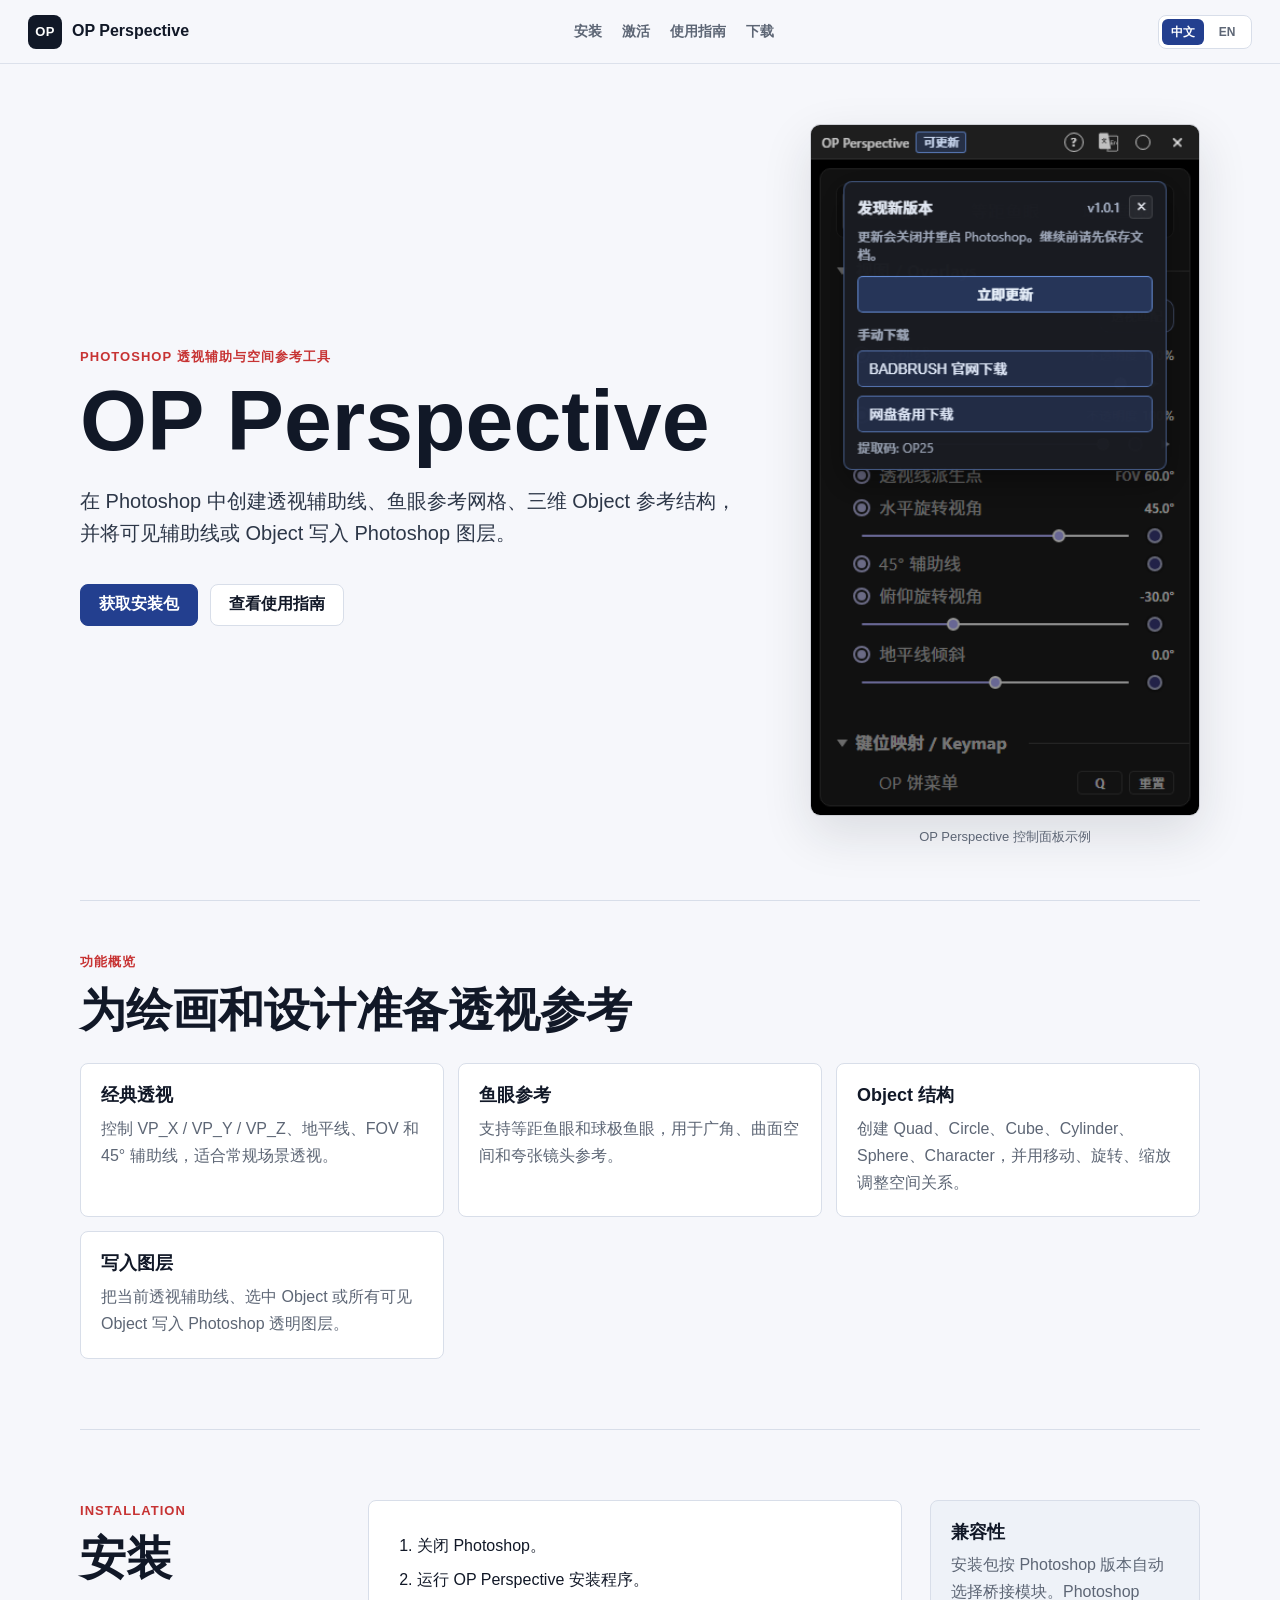
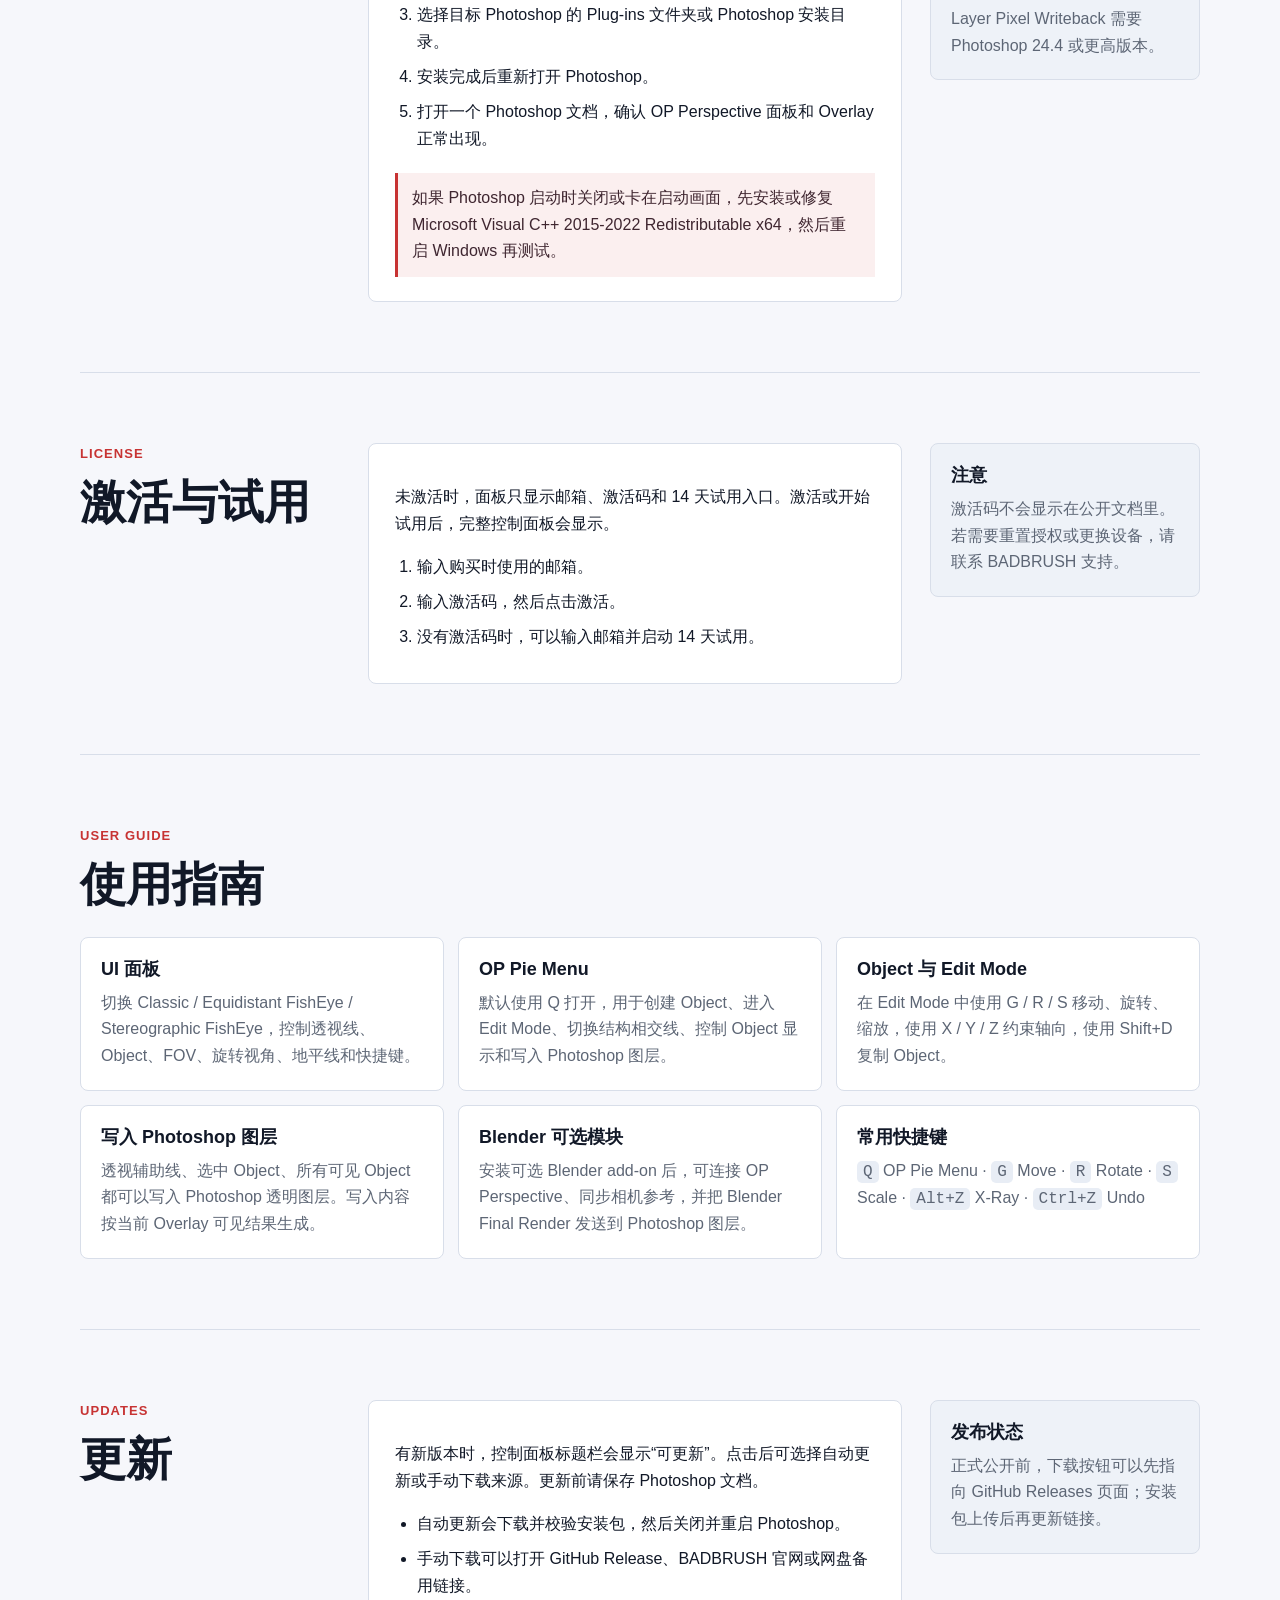
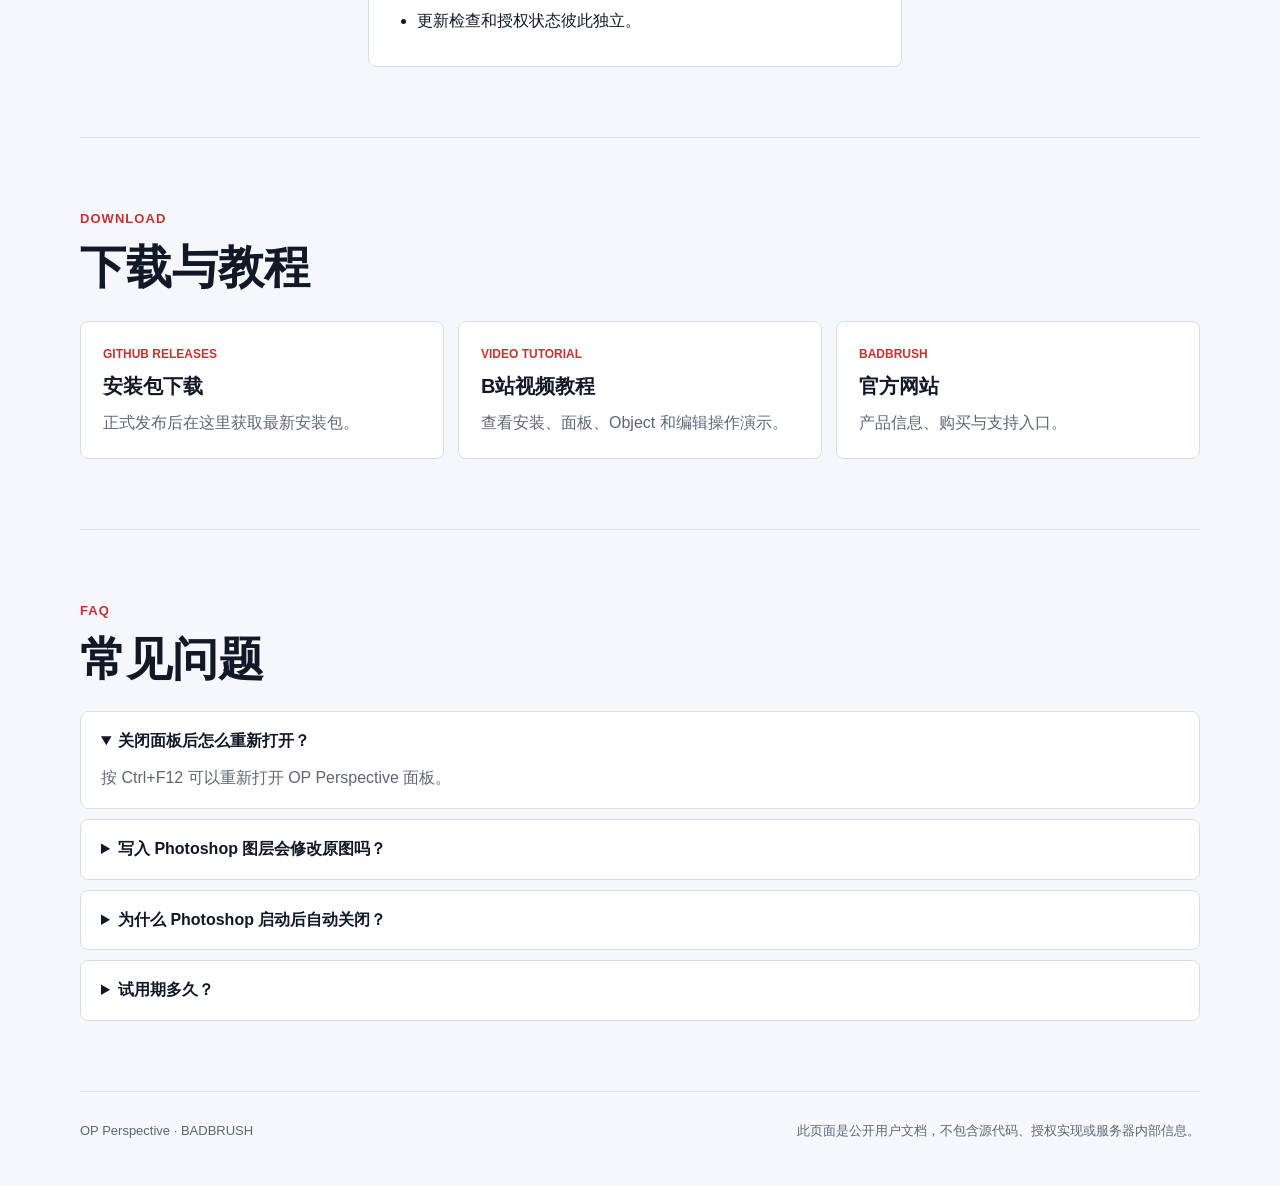
==== index.html @ 0cad89e0 "Initial OP Perspective public docs" ====
<!doctype html>
<html lang="zh-CN">
<head>
  <meta charset="utf-8">
  <meta name="viewport" content="width=device-width, initial-scale=1">
  <title>OP Perspective | Photoshop Perspective Drawing Tool</title>
  <meta name="description" content="OP Perspective user guide, installation guide, activation guide, and release notes for Photoshop.">
  <link rel="stylesheet" href="assets/op-perspective.css">
</head>
<body>
  <header class="site-header">
    <a class="brand" href="#top" aria-label="OP Perspective">
      <span class="brand-mark">OP</span>
      <span class="brand-text">OP Perspective</span>
    </a>
    <nav class="top-nav" aria-label="Primary">
      <a href="#install" data-i18n="nav.install">安装</a>
      <a href="#activate" data-i18n="nav.activate">激活</a>
      <a href="#guide" data-i18n="nav.guide">使用指南</a>
      <a href="#download" data-i18n="nav.download">下载</a>
    </nav>
    <div class="language-switch" aria-label="Language">
      <button type="button" class="is-active" data-language="zh">中文</button>
      <button type="button" data-language="en">EN</button>
    </div>
  </header>

  <main id="top">
    <section class="hero">
      <div class="hero-copy">
        <p class="eyebrow" data-i18n="hero.eyebrow">Photoshop 透视辅助与空间参考工具</p>
        <h1>OP Perspective</h1>
        <p class="hero-lead" data-i18n="hero.lead">
          在 Photoshop 中创建透视辅助线、鱼眼参考网格、三维 Object 参考结构，并将可见辅助线或 Object 写入 Photoshop 图层。
        </p>
        <div class="hero-actions">
          <a class="button button-primary" href="#download" data-i18n="hero.download">获取安装包</a>
          <a class="button" href="#guide" data-i18n="hero.guide">查看使用指南</a>
        </div>
      </div>
      <figure class="hero-visual">
        <img src="assets/update-panel.png" alt="OP Perspective control panel update dialog preview">
        <figcaption data-i18n="hero.caption">OP Perspective 控制面板示例</figcaption>
      </figure>
    </section>

    <section class="section compact" id="overview">
      <div class="section-heading">
        <p class="eyebrow" data-i18n="overview.eyebrow">功能概览</p>
        <h2 data-i18n="overview.title">为绘画和设计准备透视参考</h2>
      </div>
      <div class="feature-grid">
        <article>
          <h3 data-i18n="feature.classic.title">经典透视</h3>
          <p data-i18n="feature.classic.body">控制 VP_X / VP_Y / VP_Z、地平线、FOV 和 45° 辅助线，适合常规场景透视。</p>
        </article>
        <article>
          <h3 data-i18n="feature.fisheye.title">鱼眼参考</h3>
          <p data-i18n="feature.fisheye.body">支持等距鱼眼和球极鱼眼，用于广角、曲面空间和夸张镜头参考。</p>
        </article>
        <article>
          <h3 data-i18n="feature.object.title">Object 结构</h3>
          <p data-i18n="feature.object.body">创建 Quad、Circle、Cube、Cylinder、Sphere、Character，并用移动、旋转、缩放调整空间关系。</p>
        </article>
        <article>
          <h3 data-i18n="feature.layer.title">写入图层</h3>
          <p data-i18n="feature.layer.body">把当前透视辅助线、选中 Object 或所有可见 Object 写入 Photoshop 透明图层。</p>
        </article>
      </div>
    </section>

    <section class="section split" id="install">
      <div class="section-heading">
        <p class="eyebrow" data-i18n="install.eyebrow">Installation</p>
        <h2 data-i18n="install.title">安装</h2>
      </div>
      <div class="content-card">
        <ol>
          <li data-i18n="install.step1">关闭 Photoshop。</li>
          <li data-i18n="install.step2">运行 OP Perspective 安装程序。</li>
          <li data-i18n="install.step3">选择目标 Photoshop 的 Plug-ins 文件夹或 Photoshop 安装目录。</li>
          <li data-i18n="install.step4">安装完成后重新打开 Photoshop。</li>
          <li data-i18n="install.step5">打开一个 Photoshop 文档，确认 OP Perspective 面板和 Overlay 正常出现。</li>
        </ol>
        <p class="note" data-i18n="install.note">
          如果 Photoshop 启动时关闭或卡在启动画面，先安装或修复 Microsoft Visual C++ 2015-2022 Redistributable x64，然后重启 Windows 再测试。
        </p>
      </div>
      <aside class="fact-card">
        <h3 data-i18n="install.compat.title">兼容性</h3>
        <p data-i18n="install.compat.body">安装包按 Photoshop 版本自动选择桥接模块。Photoshop Layer Pixel Writeback 需要 Photoshop 24.4 或更高版本。</p>
      </aside>
    </section>

    <section class="section split" id="activate">
      <div class="section-heading">
        <p class="eyebrow" data-i18n="activate.eyebrow">License</p>
        <h2 data-i18n="activate.title">激活与试用</h2>
      </div>
      <div class="content-card">
        <p data-i18n="activate.body">
          未激活时，面板只显示邮箱、激活码和 14 天试用入口。激活或开始试用后，完整控制面板会显示。
        </p>
        <ol>
          <li data-i18n="activate.step1">输入购买时使用的邮箱。</li>
          <li data-i18n="activate.step2">输入激活码，然后点击激活。</li>
          <li data-i18n="activate.step3">没有激活码时，可以输入邮箱并启动 14 天试用。</li>
        </ol>
      </div>
      <aside class="fact-card">
        <h3 data-i18n="activate.note.title">注意</h3>
        <p data-i18n="activate.note.body">激活码不会显示在公开文档里。若需要重置授权或更换设备，请联系 BADBRUSH 支持。</p>
      </aside>
    </section>

    <section class="section" id="guide">
      <div class="section-heading">
        <p class="eyebrow" data-i18n="guide.eyebrow">User Guide</p>
        <h2 data-i18n="guide.title">使用指南</h2>
      </div>
      <div class="guide-list">
        <article>
          <h3 data-i18n="guide.panel.title">UI 面板</h3>
          <p data-i18n="guide.panel.body">切换 Classic / Equidistant FishEye / Stereographic FishEye，控制透视线、Object、FOV、旋转视角、地平线和快捷键。</p>
        </article>
        <article>
          <h3 data-i18n="guide.pie.title">OP Pie Menu</h3>
          <p data-i18n="guide.pie.body">默认使用 Q 打开，用于创建 Object、进入 Edit Mode、切换结构相交线、控制 Object 显示和写入 Photoshop 图层。</p>
        </article>
        <article>
          <h3 data-i18n="guide.object.title">Object 与 Edit Mode</h3>
          <p data-i18n="guide.object.body">在 Edit Mode 中使用 G / R / S 移动、旋转、缩放，使用 X / Y / Z 约束轴向，使用 Shift+D 复制 Object。</p>
        </article>
        <article>
          <h3 data-i18n="guide.writeback.title">写入 Photoshop 图层</h3>
          <p data-i18n="guide.writeback.body">透视辅助线、选中 Object、所有可见 Object 都可以写入 Photoshop 透明图层。写入内容按当前 Overlay 可见结果生成。</p>
        </article>
        <article>
          <h3 data-i18n="guide.blender.title">Blender 可选模块</h3>
          <p data-i18n="guide.blender.body">安装可选 Blender add-on 后，可连接 OP Perspective、同步相机参考，并把 Blender Final Render 发送到 Photoshop 图层。</p>
        </article>
        <article>
          <h3 data-i18n="guide.shortcuts.title">常用快捷键</h3>
          <p><code>Q</code> OP Pie Menu · <code>G</code> Move · <code>R</code> Rotate · <code>S</code> Scale · <code>Alt+Z</code> X-Ray · <code>Ctrl+Z</code> Undo</p>
        </article>
      </div>
    </section>

    <section class="section split" id="updates">
      <div class="section-heading">
        <p class="eyebrow" data-i18n="updates.eyebrow">Updates</p>
        <h2 data-i18n="updates.title">更新</h2>
      </div>
      <div class="content-card">
        <p data-i18n="updates.body">
          有新版本时，控制面板标题栏会显示“可更新”。点击后可选择自动更新或手动下载来源。更新前请保存 Photoshop 文档。
        </p>
        <ul>
          <li data-i18n="updates.item1">自动更新会下载并校验安装包，然后关闭并重启 Photoshop。</li>
          <li data-i18n="updates.item2">手动下载可以打开 GitHub Release、BADBRUSH 官网或网盘备用链接。</li>
          <li data-i18n="updates.item3">更新检查和授权状态彼此独立。</li>
        </ul>
      </div>
      <aside class="fact-card">
        <h3 data-i18n="updates.status.title">发布状态</h3>
        <p data-i18n="updates.status.body">正式公开前，下载按钮可以先指向 GitHub Releases 页面；安装包上传后再更新链接。</p>
      </aside>
    </section>

    <section class="section" id="download">
      <div class="section-heading">
        <p class="eyebrow" data-i18n="download.eyebrow">Download</p>
        <h2 data-i18n="download.title">下载与教程</h2>
      </div>
      <div class="download-grid">
        <a class="download-card" href="https://github.com/xbadbrushx/OP-Perspective/releases" target="_blank" rel="noopener noreferrer">
          <span data-i18n="download.github.label">GitHub Releases</span>
          <strong data-i18n="download.github.title">安装包下载</strong>
          <em data-i18n="download.github.note">正式发布后在这里获取最新安装包。</em>
        </a>
        <a class="download-card" href="https://www.bilibili.com/video/BV1gQVS6ZErd/" target="_blank" rel="noopener noreferrer">
          <span data-i18n="download.video.label">Video Tutorial</span>
          <strong data-i18n="download.video.title">B站视频教程</strong>
          <em data-i18n="download.video.note">查看安装、面板、Object 和编辑操作演示。</em>
        </a>
        <a class="download-card" href="https://badbrush.org/" target="_blank" rel="noopener noreferrer">
          <span data-i18n="download.badbrush.label">BADBRUSH</span>
          <strong data-i18n="download.badbrush.title">官方网站</strong>
          <em data-i18n="download.badbrush.note">产品信息、购买与支持入口。</em>
        </a>
      </div>
    </section>

    <section class="section" id="faq">
      <div class="section-heading">
        <p class="eyebrow" data-i18n="faq.eyebrow">FAQ</p>
        <h2 data-i18n="faq.title">常见问题</h2>
      </div>
      <div class="faq">
        <details open>
          <summary data-i18n="faq.panel.q">关闭面板后怎么重新打开？</summary>
          <p data-i18n="faq.panel.a">按 Ctrl+F12 可以重新打开 OP Perspective 面板。</p>
        </details>
        <details>
          <summary data-i18n="faq.layer.q">写入 Photoshop 图层会修改原图吗？</summary>
          <p data-i18n="faq.layer.a">不会。写入功能会创建新的透明图层，不会直接覆盖原始图层。</p>
        </details>
        <details>
          <summary data-i18n="faq.ps.q">为什么 Photoshop 启动后自动关闭？</summary>
          <p data-i18n="faq.ps.a">优先修复 Microsoft Visual C++ 2015-2022 Redistributable x64；如果仍失败，再记录 Windows 事件查看器中的错误模块并联系支持。</p>
        </details>
        <details>
          <summary data-i18n="faq.license.q">试用期多久？</summary>
          <p data-i18n="faq.license.a">OP Perspective 提供 14 天试用期。试用需要联网并绑定邮箱。</p>
        </details>
      </div>
    </section>
  </main>

  <footer class="site-footer">
    <p>OP Perspective · BADBRUSH</p>
    <p data-i18n="footer.note">此页面是公开用户文档，不包含源代码、授权实现或服务器内部信息。</p>
  </footer>

  <script src="assets/op-perspective.js"></script>
</body>
</html>
---- assets/op-perspective.css ----
:root {
  color-scheme: light;
  --bg: #f6f7fb;
  --surface: #ffffff;
  --surface-2: #eef2f8;
  --ink: #111827;
  --muted: #5d6675;
  --line: #d8dee9;
  --accent: #233f8f;
  --accent-2: #c73333;
  --accent-soft: rgba(35, 63, 143, .1);
  --shadow: 0 18px 50px rgba(24, 31, 44, .12);
}

* {
  box-sizing: border-box;
}

html {
  scroll-behavior: smooth;
}

body {
  margin: 0;
  background: var(--bg);
  color: var(--ink);
  font-family: -apple-system, BlinkMacSystemFont, "Segoe UI", "Microsoft YaHei", sans-serif;
  line-height: 1.68;
}

a {
  color: inherit;
  text-decoration: none;
}

img {
  display: block;
  max-width: 100%;
}

.site-header {
  position: sticky;
  top: 0;
  z-index: 10;
  display: grid;
  grid-template-columns: auto minmax(0, 1fr) auto;
  align-items: center;
  gap: 24px;
  min-height: 64px;
  padding: 0 28px;
  border-bottom: 1px solid rgba(216, 222, 233, .86);
  background: rgba(246, 247, 251, .92);
  backdrop-filter: blur(14px);
}

.brand {
  display: inline-flex;
  align-items: center;
  gap: 10px;
  font-weight: 800;
}

.brand-mark {
  display: grid;
  place-items: center;
  width: 34px;
  height: 34px;
  border-radius: 8px;
  background: var(--ink);
  color: #fff;
  font-size: 13px;
  letter-spacing: .02em;
}

.brand-text {
  white-space: nowrap;
}

.top-nav {
  display: flex;
  justify-content: center;
  gap: 20px;
  color: var(--muted);
  font-size: 14px;
  font-weight: 650;
}

.top-nav a:hover {
  color: var(--accent);
}

.language-switch {
  display: inline-grid;
  grid-template-columns: 1fr 1fr;
  gap: 2px;
  padding: 3px;
  border: 1px solid var(--line);
  border-radius: 8px;
  background: var(--surface);
}

.language-switch button {
  min-width: 42px;
  min-height: 26px;
  border: 0;
  border-radius: 6px;
  background: transparent;
  color: var(--muted);
  font: 700 12px/1 "Segoe UI", sans-serif;
  cursor: pointer;
}

.language-switch button.is-active {
  background: var(--accent);
  color: #fff;
}

main {
  width: min(1120px, calc(100% - 40px));
  margin: 0 auto;
}

.hero {
  display: grid;
  grid-template-columns: minmax(0, 1fr) minmax(280px, 390px);
  align-items: center;
  gap: 56px;
  min-height: calc(100vh - 64px);
  padding: 54px 0 46px;
}

.hero h1 {
  margin: 0;
  font-size: clamp(48px, 8vw, 86px);
  line-height: .94;
  letter-spacing: 0;
}

.eyebrow {
  margin: 0 0 12px;
  color: var(--accent-2);
  font-size: 13px;
  font-weight: 800;
  letter-spacing: .08em;
  text-transform: uppercase;
}

.hero-lead {
  max-width: 680px;
  margin: 24px 0 0;
  color: #2d3748;
  font-size: 20px;
  line-height: 1.62;
}

.hero-actions {
  display: flex;
  flex-wrap: wrap;
  gap: 12px;
  margin-top: 34px;
}

.button {
  display: inline-flex;
  align-items: center;
  justify-content: center;
  min-height: 42px;
  padding: 0 18px;
  border: 1px solid var(--line);
  border-radius: 8px;
  background: var(--surface);
  color: var(--ink);
  font-weight: 800;
}

.button-primary {
  border-color: var(--accent);
  background: var(--accent);
  color: #fff;
}

.hero-visual {
  margin: 0;
}

.hero-visual img {
  width: 100%;
  border: 1px solid rgba(24, 31, 44, .18);
  border-radius: 10px;
  box-shadow: var(--shadow);
}

.hero-visual figcaption {
  margin-top: 10px;
  color: var(--muted);
  font-size: 13px;
  text-align: center;
}

.section {
  padding: 70px 0;
  border-top: 1px solid var(--line);
}

.compact {
  padding-top: 50px;
}

.section-heading h2 {
  max-width: 720px;
  margin: 0;
  font-size: clamp(30px, 4vw, 46px);
  line-height: 1.1;
}

.split {
  display: grid;
  grid-template-columns: 260px minmax(0, 1fr) 270px;
  gap: 28px;
  align-items: start;
}

.split .section-heading {
  position: sticky;
  top: 92px;
}

.content-card,
.fact-card,
.feature-grid article,
.guide-list article,
.download-card,
.faq details {
  border: 1px solid var(--line);
  border-radius: 8px;
  background: var(--surface);
}

.content-card {
  padding: 24px 26px;
}

.content-card ol,
.content-card ul {
  margin: 0;
  padding-left: 22px;
}

.content-card li {
  margin: 8px 0;
}

.note {
  margin: 20px 0 0;
  padding: 12px 14px;
  border-left: 3px solid var(--accent-2);
  background: rgba(199, 51, 51, .08);
  color: #3f2630;
}

.fact-card {
  padding: 20px;
  background: var(--surface-2);
}

.fact-card h3,
.feature-grid h3,
.guide-list h3 {
  margin: 0 0 8px;
  font-size: 18px;
  line-height: 1.3;
}

.fact-card p,
.feature-grid p,
.guide-list p {
  margin: 0;
  color: var(--muted);
}

.feature-grid,
.guide-list,
.download-grid {
  display: grid;
  grid-template-columns: repeat(3, minmax(0, 1fr));
  gap: 14px;
  margin-top: 28px;
}

.feature-grid article,
.guide-list article {
  padding: 20px;
}

.download-card {
  display: grid;
  gap: 6px;
  padding: 22px;
  transition: transform .16s ease, border-color .16s ease, box-shadow .16s ease;
}

.download-card:hover {
  transform: translateY(-2px);
  border-color: rgba(35, 63, 143, .5);
  box-shadow: 0 12px 32px rgba(24, 31, 44, .1);
}

.download-card span {
  color: var(--accent-2);
  font-size: 12px;
  font-weight: 800;
  text-transform: uppercase;
}

.download-card strong {
  font-size: 20px;
}

.download-card em {
  color: var(--muted);
  font-style: normal;
}

.faq {
  display: grid;
  gap: 10px;
  margin-top: 26px;
}

.faq details {
  padding: 16px 20px;
}

.faq summary {
  font-weight: 800;
  cursor: pointer;
}

.faq p {
  margin: 10px 0 0;
  color: var(--muted);
}

code {
  padding: 2px 6px;
  border-radius: 5px;
  background: #e8edf5;
  font-family: Consolas, "SFMono-Regular", monospace;
}

.site-footer {
  display: flex;
  flex-wrap: wrap;
  justify-content: space-between;
  gap: 12px;
  width: min(1120px, calc(100% - 40px));
  margin: 0 auto;
  padding: 28px 0 44px;
  border-top: 1px solid var(--line);
  color: var(--muted);
  font-size: 13px;
}

.site-footer p {
  margin: 0;
}

@media (max-width: 920px) {
  .site-header {
    grid-template-columns: 1fr auto;
    gap: 12px;
    padding: 10px 18px;
  }

  .top-nav {
    grid-column: 1 / -1;
    justify-content: flex-start;
    overflow-x: auto;
    padding-bottom: 4px;
  }

  .hero,
  .split {
    display: block;
  }

  .hero {
    min-height: 0;
  }

  .hero-visual,
  .content-card,
  .fact-card {
    margin-top: 22px;
  }

  .split .section-heading {
    position: static;
  }

  .feature-grid,
  .guide-list,
  .download-grid {
    grid-template-columns: 1fr;
  }
}

@media (max-width: 560px) {
  main,
  .site-footer {
    width: min(100% - 24px, 1120px);
  }

  .brand-text {
    display: none;
  }

  .hero h1 {
    font-size: 44px;
  }

  .hero-lead {
    font-size: 17px;
  }

  .section {
    padding: 48px 0;
  }
}
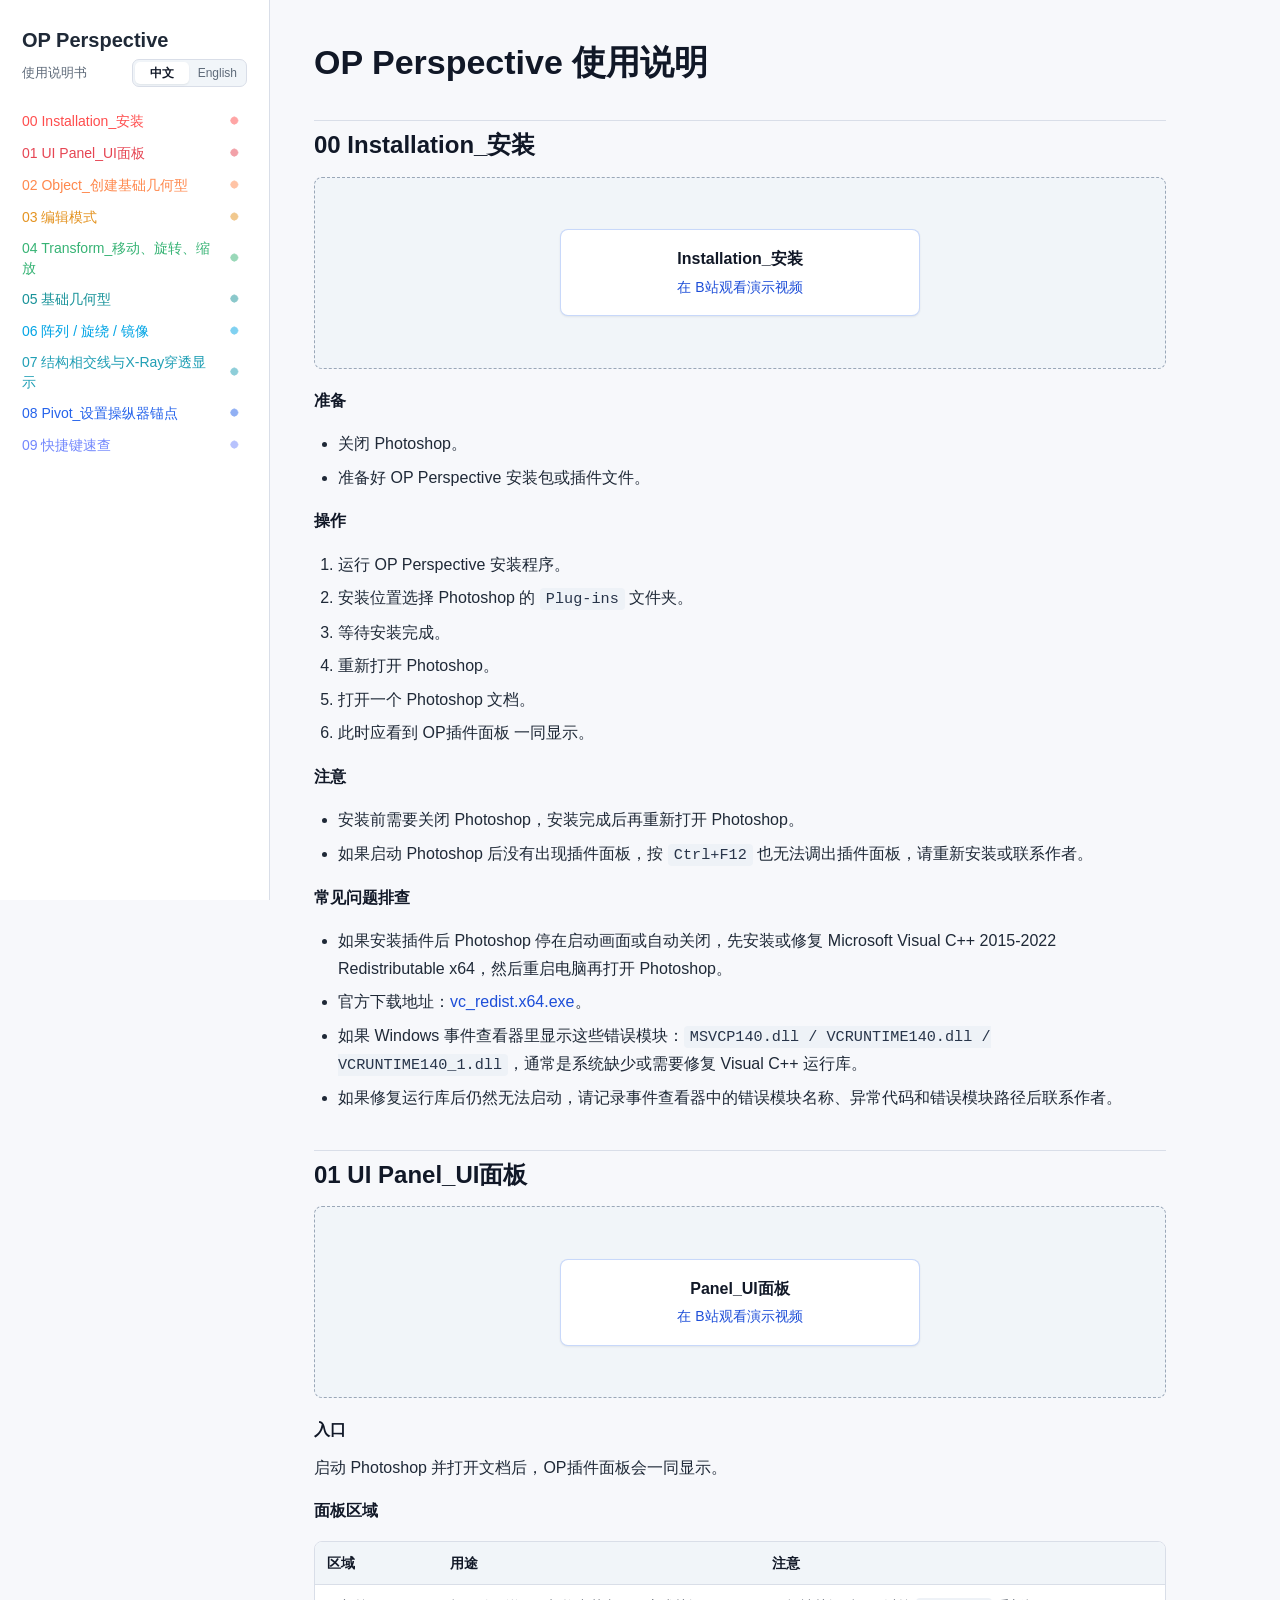
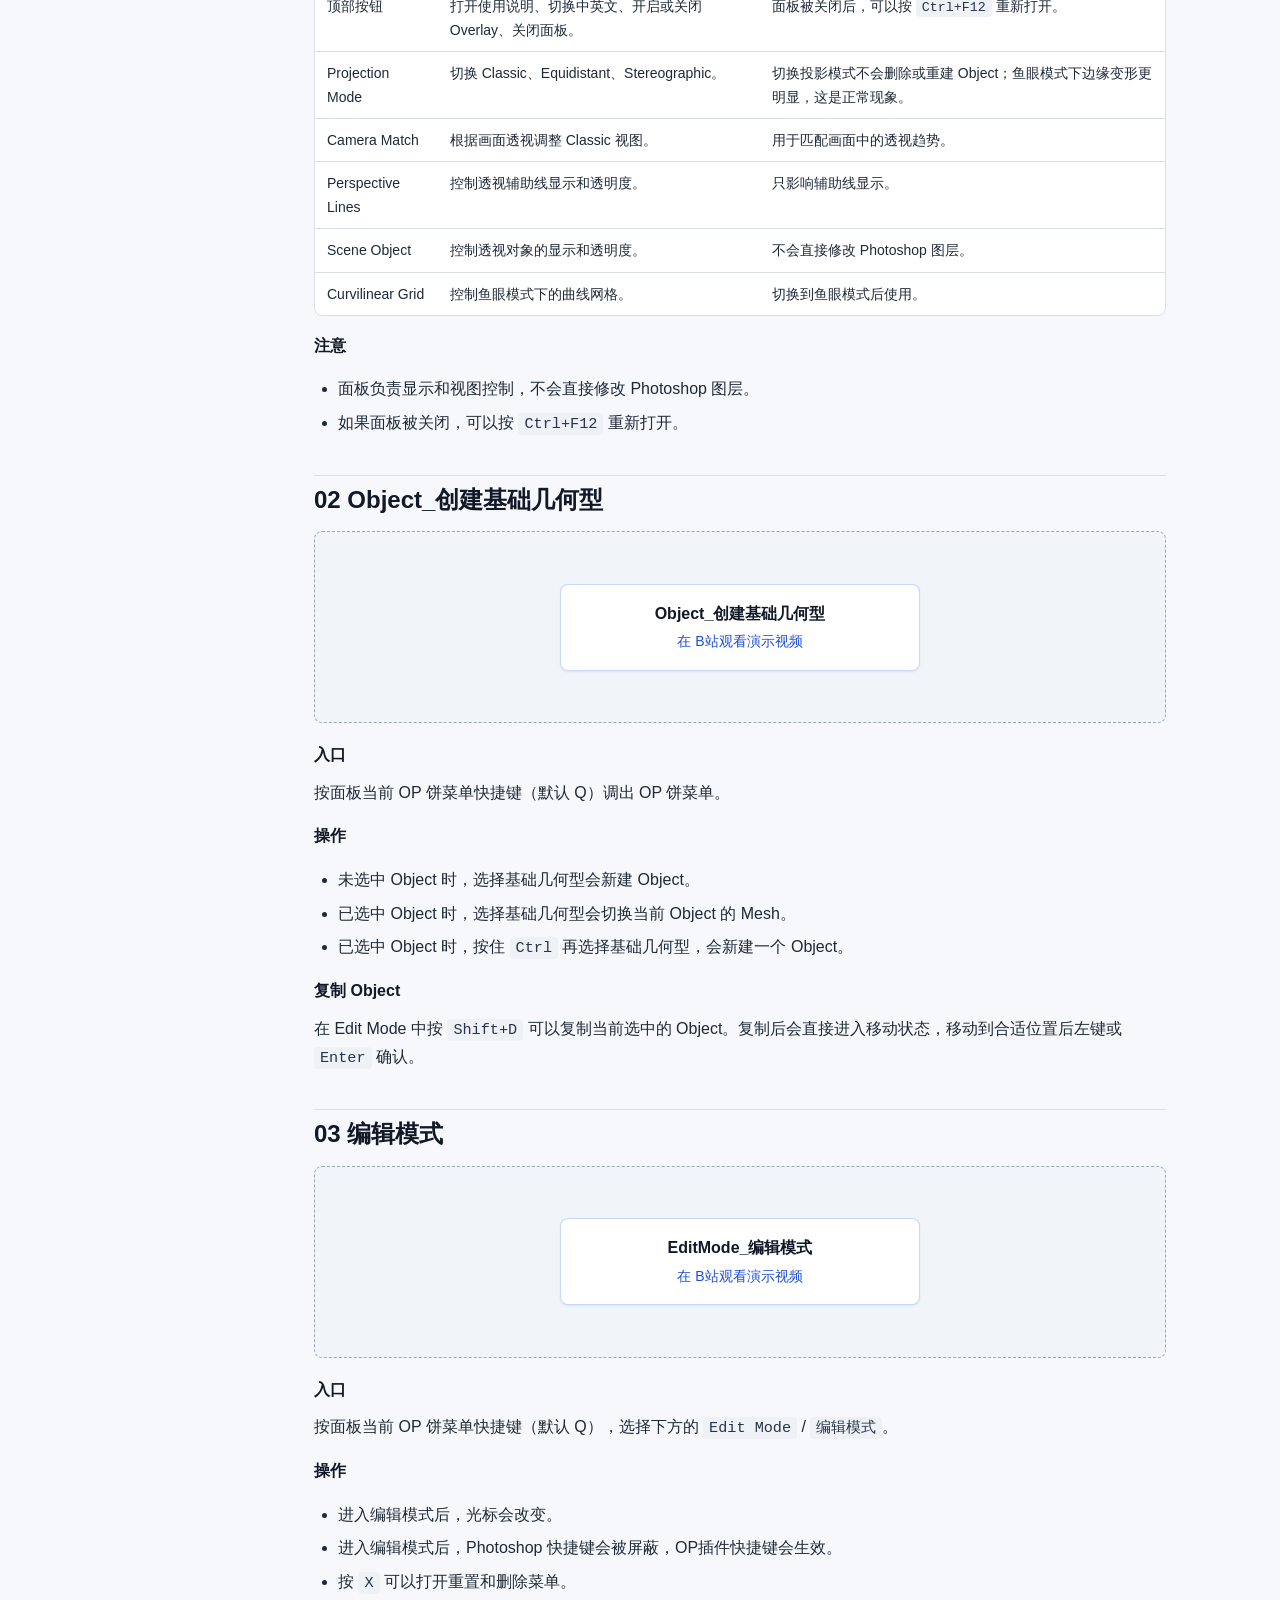
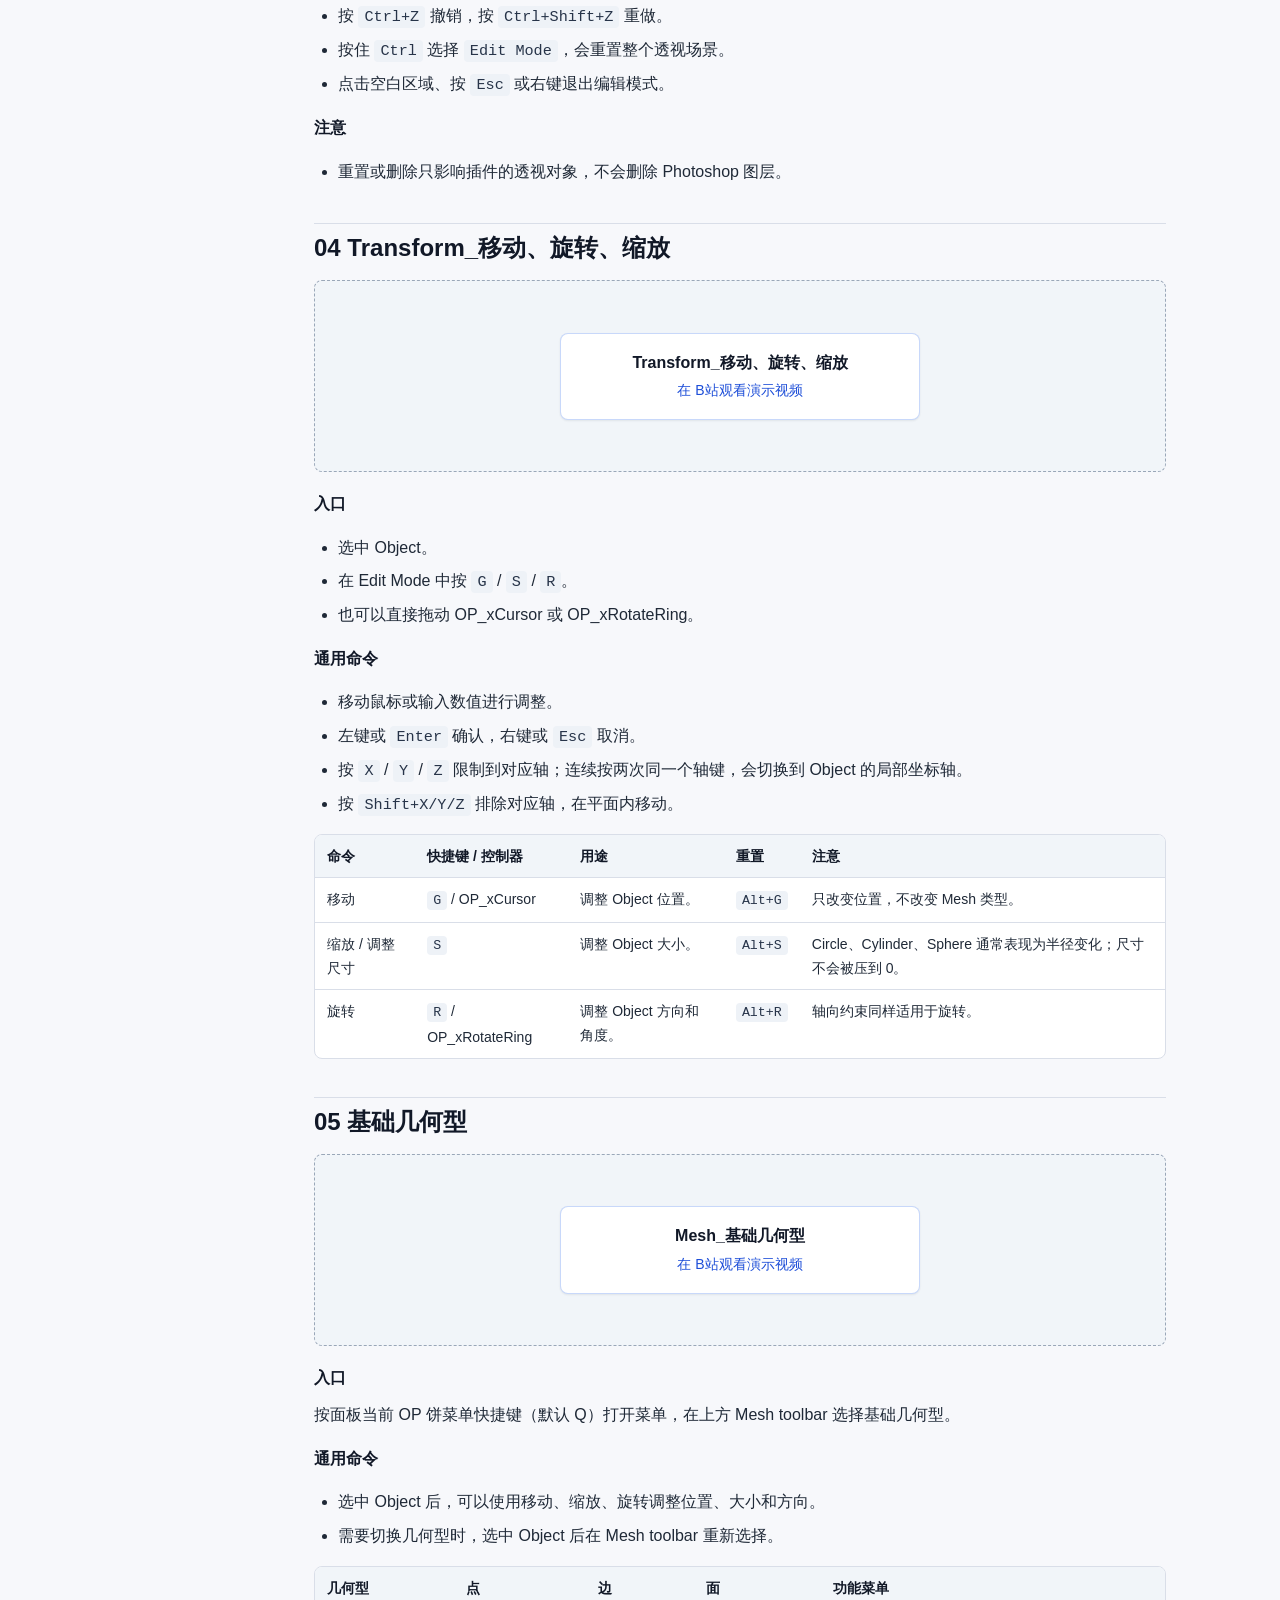
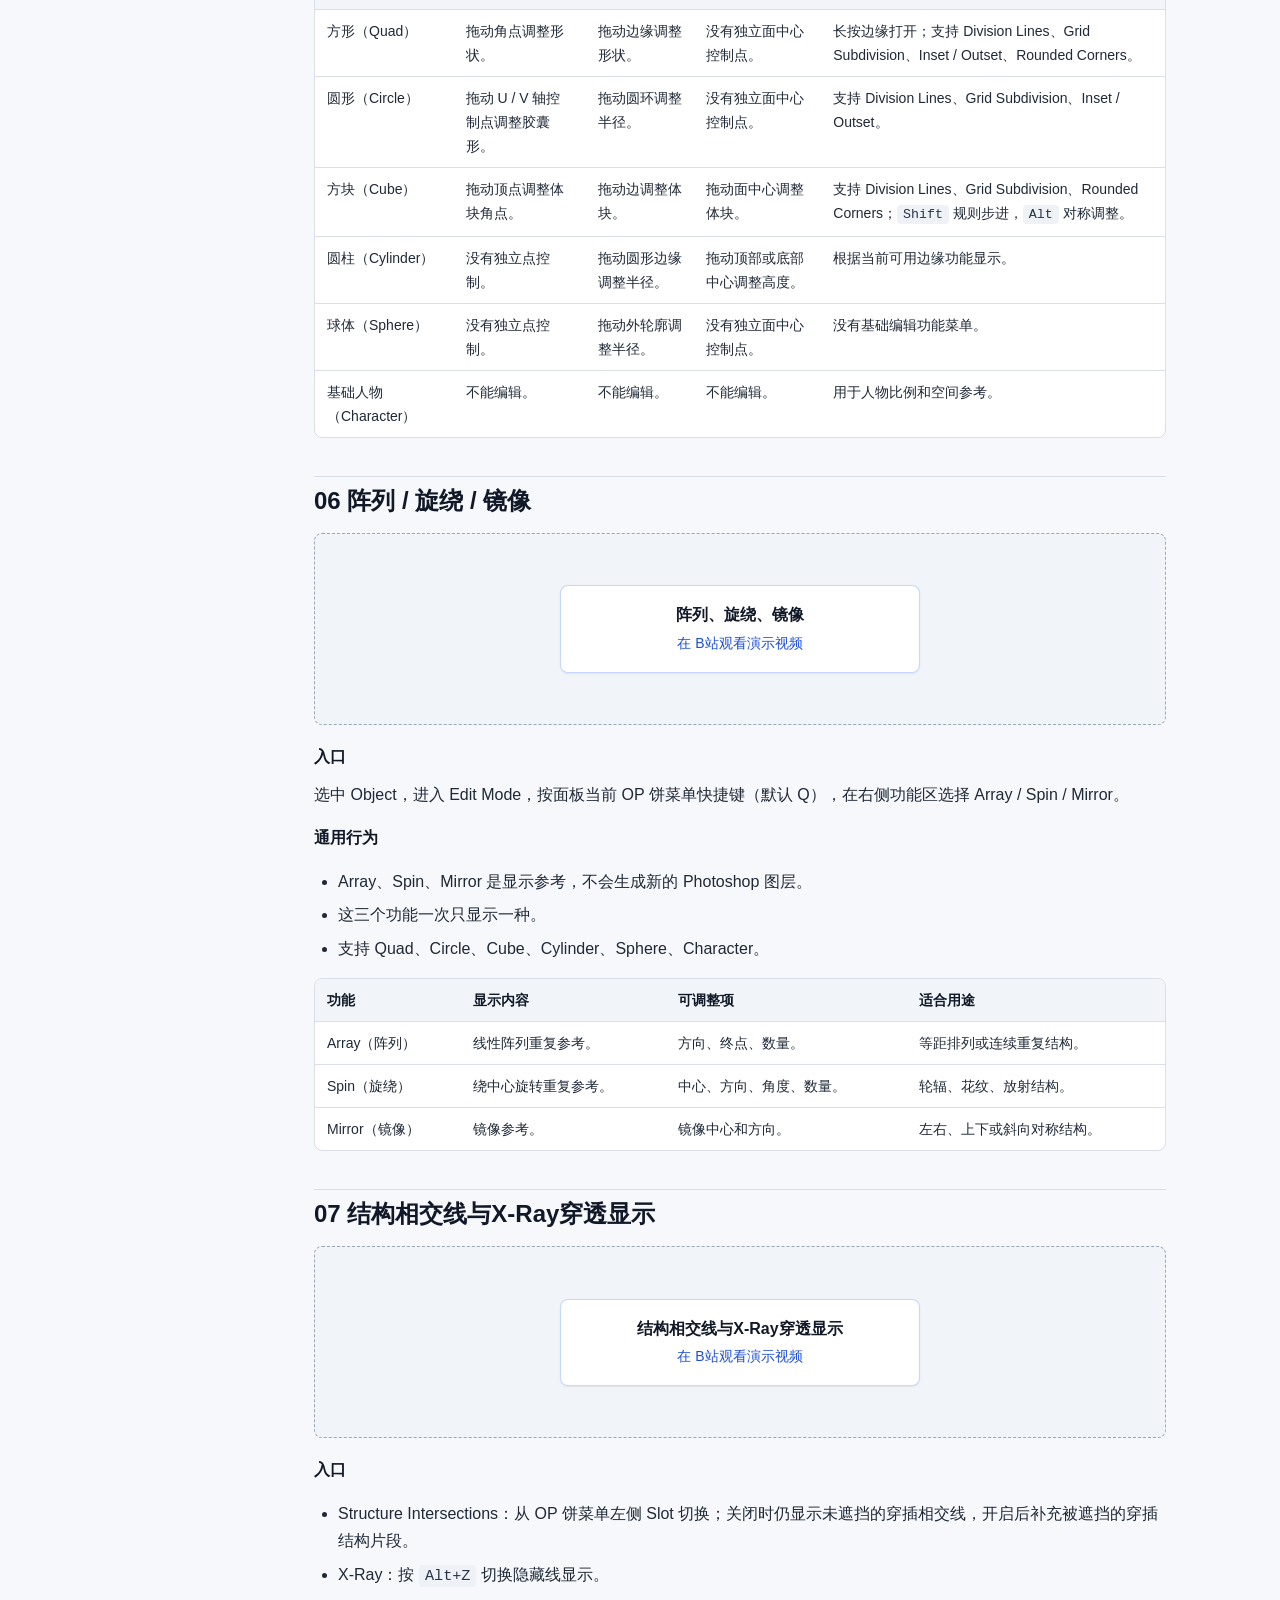
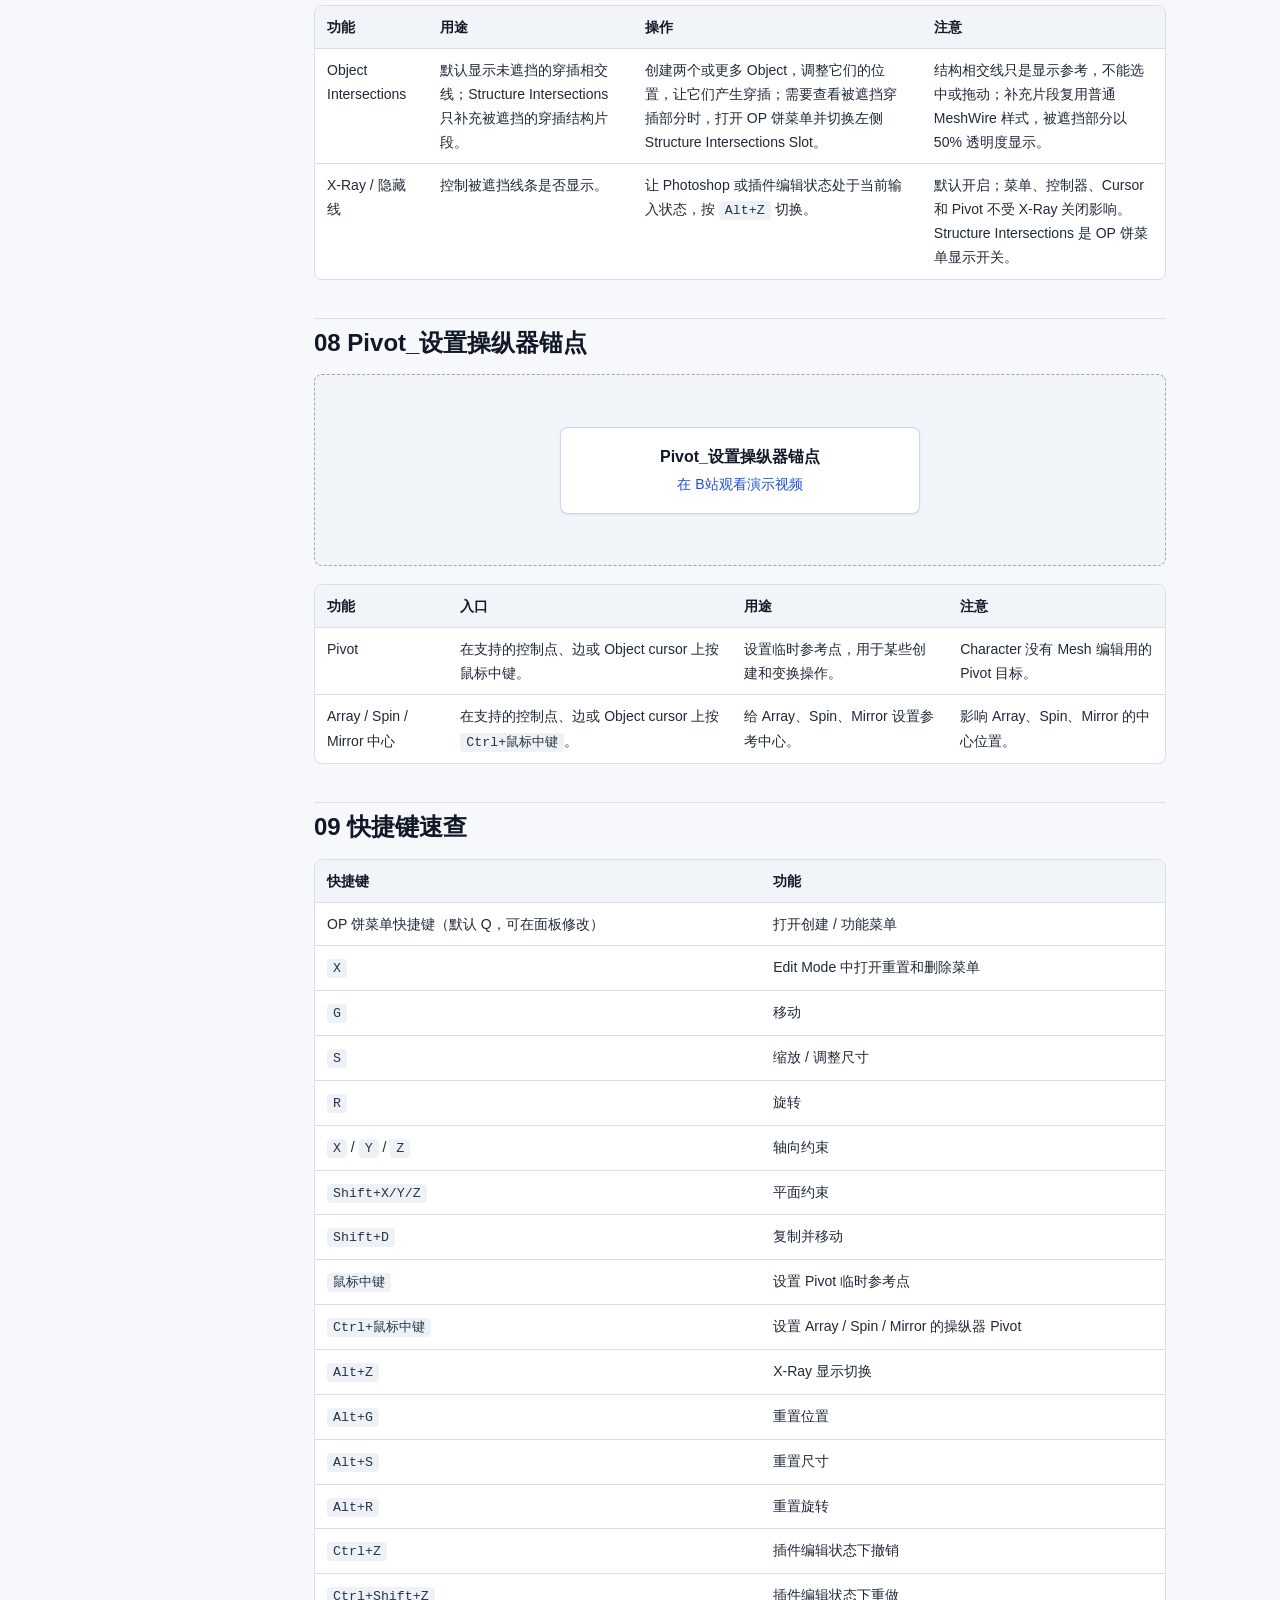
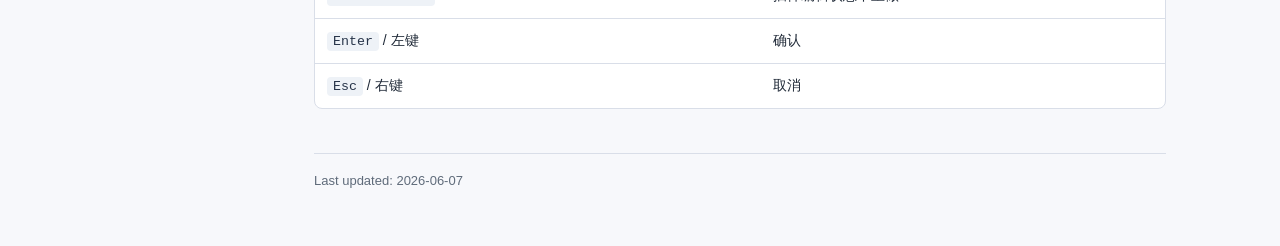
==== commit 5d9cf381: "Publish full user guide" ====
--- a/index.html
+++ b/index.html
@@ -1,227 +1,945 @@
-<!doctype html>
+﻿<!doctype html>
 <html lang="zh-CN">
 <head>
   <meta charset="utf-8">
   <meta name="viewport" content="width=device-width, initial-scale=1">
-  <title>OP Perspective | Photoshop Perspective Drawing Tool</title>
-  <meta name="description" content="OP Perspective user guide, installation guide, activation guide, and release notes for Photoshop.">
-  <link rel="stylesheet" href="assets/op-perspective.css">
+  <title>OP Perspective 使用说明</title>
+  <style>
+    :root {
+      color-scheme: light;
+      --bg: #f7f8fb;
+      --panel: #ffffff;
+      --panel-2: #f1f5f9;
+      --text: #1f2937;
+      --muted: #5f6b7a;
+      --line: #d9dee8;
+      --accent: #dc2626;
+      --accent-2: #2563eb;
+      --accent-soft: rgba(220, 38, 38, 0.08);
+      --code: #eef2f7;
+      --ctp-red: 255, 77, 77;
+      --ctp-maroon: 230, 69, 83;
+      --ctp-peach: 255, 136, 77;
+      --ctp-yellow: 228, 147, 32;
+      --ctp-green: 54, 179, 116;
+      --ctp-teal: 23, 146, 153;
+      --ctp-sky: 4, 165, 229;
+      --ctp-sapphire: 32, 159, 181;
+      --ctp-blue: 37, 99, 235;
+      --ctp-lavender: 114, 135, 253;
+      --ctp-mauve: 136, 57, 239;
+      --ctp-pink: 214, 64, 159;
+      --ctp-rose: 225, 29, 72;
+      --rainbow-opacity: 1;
+    }
+
+    * { box-sizing: border-box; }
+
+    html { scroll-behavior: smooth; }
+
+    body {
+      margin: 0;
+      background: var(--bg);
+      color: var(--text);
+      font-family: -apple-system, BlinkMacSystemFont, "Segoe UI", "Microsoft YaHei", sans-serif;
+      line-height: 1.72;
+    }
+
+    a { color: #1d4ed8; text-decoration: none; }
+    a:hover { text-decoration: underline; }
+
+    .layout {
+      display: grid;
+      grid-template-columns: 270px minmax(0, 1fr);
+      min-height: 100vh;
+    }
+
+    nav {
+      position: sticky;
+      top: 0;
+      height: 100vh;
+      padding: 28px 22px;
+      border-right: 1px solid var(--line);
+      background: #ffffff;
+      overflow: auto;
+    }
+
+    nav h1 {
+      margin: 0 0 6px;
+      font-size: 20px;
+      line-height: 1.25;
+    }
+
+    .nav-meta-row {
+      display: flex;
+      align-items: center;
+      justify-content: space-between;
+      gap: 10px;
+      margin: 0 0 18px;
+    }
+
+    .nav-subtitle {
+      margin: 0;
+      color: var(--muted);
+      font-size: 13px;
+      line-height: 1.45;
+    }
+
+    .language-switch {
+      display: inline-grid;
+      grid-template-columns: 1fr 1fr;
+      gap: 2px;
+      padding: 2px;
+      border: 1px solid var(--line);
+      border-radius: 7px;
+      background: #f1f5f9;
+    }
+
+    .language-switch button {
+      min-width: 40px;
+      min-height: 22px;
+      padding: 0 7px;
+      border: 0;
+      border-radius: 5px;
+      background: transparent;
+      color: var(--muted);
+      font: 12px/1 "Segoe UI", "Microsoft YaHei", sans-serif;
+      cursor: pointer;
+    }
+
+    .language-switch button.is-active {
+      background: #ffffff;
+      color: #111827;
+      font-weight: 700;
+      box-shadow: 0 1px 2px rgba(31, 41, 55, 0.08);
+    }
+
+    nav a {
+      --rainbow-folder-color: var(--ctp-red);
+      display: flex;
+      align-items: center;
+      justify-content: space-between;
+      gap: 12px;
+      min-height: 32px;
+      padding: 5px 8px 5px 0;
+      border-radius: 7px;
+      color: rgba(var(--rainbow-folder-color), var(--rainbow-opacity));
+      font-size: 14px;
+      font-weight: 500;
+      line-height: 20px;
+      transition: color 0.4s, background-color 0.2s;
+    }
+
+    nav a:hover { background-color: rgba(var(--rainbow-folder-color), 0.1); text-decoration: none; }
+    nav a::after {
+      content: "⬤";
+      flex: 0 0 auto;
+      margin-left: 4px;
+      color: rgba(var(--rainbow-folder-color), var(--rainbow-opacity));
+      font-size: 10px;
+      line-height: 1;
+      opacity: 0.5;
+      position: relative;
+      top: -0.5px;
+      transition: color 0.4s;
+    }
+
+    nav a:nth-of-type(12n + 1) { --rainbow-folder-color: var(--ctp-red); }
+    nav a:nth-of-type(12n + 2) { --rainbow-folder-color: var(--ctp-maroon); }
+    nav a:nth-of-type(12n + 3) { --rainbow-folder-color: var(--ctp-peach); }
+    nav a:nth-of-type(12n + 4) { --rainbow-folder-color: var(--ctp-yellow); }
+    nav a:nth-of-type(12n + 5) { --rainbow-folder-color: var(--ctp-green); }
+    nav a:nth-of-type(12n + 6) { --rainbow-folder-color: var(--ctp-teal); }
+    nav a:nth-of-type(12n + 7) { --rainbow-folder-color: var(--ctp-sky); }
+    nav a:nth-of-type(12n + 8) { --rainbow-folder-color: var(--ctp-sapphire); }
+    nav a:nth-of-type(12n + 9) { --rainbow-folder-color: var(--ctp-blue); }
+    nav a:nth-of-type(12n + 10) { --rainbow-folder-color: var(--ctp-lavender); }
+    nav a:nth-of-type(12n + 11) { --rainbow-folder-color: var(--ctp-mauve); }
+    nav a:nth-of-type(12n + 12) { --rainbow-folder-color: var(--ctp-rose); }
+
+    main {
+      max-width: 940px;
+      padding: 42px 44px 76px;
+    }
+
+    main > h1 {
+      margin: 0 0 10px;
+      color: #111827;
+      font-size: 34px;
+      line-height: 1.18;
+    }
+
+    h2 {
+      margin: 38px 0 14px;
+      padding-top: 8px;
+      border-top: 1px solid var(--line);
+      color: #111827;
+      font-size: 24px;
+      line-height: 1.32;
+    }
+
+    h3 {
+      margin: 26px 0 10px;
+      color: #172033;
+      font-size: 18px;
+      line-height: 1.38;
+    }
+
+    p { margin: 10px 0; }
+    ul, ol { padding-left: 24px; }
+    li { margin: 6px 0; }
+
+    .field-label {
+      margin: 16px 0 4px;
+      color: #111827;
+      font-weight: 700;
+    }
+
+    code {
+      padding: 2px 6px;
+      border-radius: 4px;
+      background: var(--code);
+      color: #273449;
+      font-family: Consolas, "SFMono-Regular", monospace;
+      font-size: 0.95em;
+    }
+
+    .media-card {
+      margin: 16px 0 18px;
+      padding: 0;
+      border: 1px dashed #9aa7b8;
+      border-radius: 8px;
+      background: var(--panel-2);
+      color: var(--muted);
+      text-align: center;
+      font-size: 14px;
+      overflow: hidden;
+    }
+
+    .media-frame {
+      display: flex;
+      align-items: center;
+      justify-content: center;
+      min-height: 190px;
+      padding: 24px 18px;
+    }
+
+    .media-link {
+      display: inline-flex;
+      flex-direction: column;
+      align-items: center;
+      justify-content: center;
+      gap: 8px;
+      min-width: min(100%, 360px);
+      padding: 18px 22px;
+      border: 1px solid rgba(37, 99, 235, 0.25);
+      border-radius: 8px;
+      background: #ffffff;
+      color: #1d4ed8;
+      text-decoration: none;
+      box-shadow: 0 1px 2px rgba(31, 41, 55, 0.08);
+    }
+
+    .media-link:hover {
+      border-color: rgba(37, 99, 235, 0.45);
+      text-decoration: none;
+    }
+
+    .media-link strong {
+      color: #111827;
+      font-size: 16px;
+      line-height: 1.35;
+    }
+
+    .media-link span {
+      font-size: 14px;
+      line-height: 1.4;
+    }
+
+    .table-wrap {
+      margin: 16px 0;
+      overflow-x: auto;
+      border: 1px solid var(--line);
+      border-radius: 8px;
+      background: var(--panel);
+    }
+
+    table {
+      width: 100%;
+      border-collapse: collapse;
+      font-size: 14px;
+    }
+
+    th, td {
+      padding: 9px 12px;
+      border-bottom: 1px solid var(--line);
+      text-align: left;
+      vertical-align: top;
+    }
+
+    th {
+      background: #f1f5f9;
+      color: #111827;
+      font-weight: 700;
+    }
+
+    tr:last-child td { border-bottom: 0; }
+
+    .footer-note {
+      margin-top: 44px;
+      padding-top: 16px;
+      border-top: 1px solid var(--line);
+      color: var(--muted);
+      font-size: 13px;
+    }
+
+    @media (max-width: 860px) {
+      .layout { display: block; }
+      nav {
+        position: static;
+        height: auto;
+        border-right: 0;
+        border-bottom: 1px solid var(--line);
+      }
+      main { padding: 28px 22px 56px; }
+      main > h1 { font-size: 28px; }
+    }
+  </style>
 </head>
 <body>
-  <header class="site-header">
-    <a class="brand" href="#top" aria-label="OP Perspective">
-      <span class="brand-mark">OP</span>
-      <span class="brand-text">OP Perspective</span>
-    </a>
-    <nav class="top-nav" aria-label="Primary">
-      <a href="#install" data-i18n="nav.install">安装</a>
-      <a href="#activate" data-i18n="nav.activate">激活</a>
-      <a href="#guide" data-i18n="nav.guide">使用指南</a>
-      <a href="#download" data-i18n="nav.download">下载</a>
-    </nav>
-    <div class="language-switch" aria-label="Language">
-      <button type="button" class="is-active" data-language="zh">中文</button>
-      <button type="button" data-language="en">EN</button>
-    </div>
-  </header>
-
-  <main id="top">
-    <section class="hero">
-      <div class="hero-copy">
-        <p class="eyebrow" data-i18n="hero.eyebrow">Photoshop 透视辅助与空间参考工具</p>
-        <h1>OP Perspective</h1>
-        <p class="hero-lead" data-i18n="hero.lead">
-          在 Photoshop 中创建透视辅助线、鱼眼参考网格、三维 Object 参考结构，并将可见辅助线或 Object 写入 Photoshop 图层。
-        </p>
-        <div class="hero-actions">
-          <a class="button button-primary" href="#download" data-i18n="hero.download">获取安装包</a>
-          <a class="button" href="#guide" data-i18n="hero.guide">查看使用指南</a>
+  <div class="layout">
+    <nav>
+      <h1>OP Perspective</h1>
+      <div class="nav-meta-row">
+        <p class="nav-subtitle">使用说明书</p>
+        <div class="language-switch" aria-label="Language">
+          <button type="button" data-language-choice="zh" class="is-active">中文</button>
+          <button type="button" data-language-choice="en">English</button>
         </div>
       </div>
-      <figure class="hero-visual">
-        <img src="assets/update-panel.png" alt="OP Perspective control panel update dialog preview">
-        <figcaption data-i18n="hero.caption">OP Perspective 控制面板示例</figcaption>
+      <a href="#00-installation-安装">00 Installation_安装</a>
+      <a href="#01-ui-panel-ui面板">01 UI Panel_UI面板</a>
+      <a href="#02-object-创建基础几何型">02 Object_创建基础几何型</a>
+      <a href="#03-编辑模式">03 编辑模式</a>
+      <a href="#04-transform-移动-旋转-缩放">04 Transform_移动、旋转、缩放</a>
+      <a href="#05-基础几何型">05 基础几何型</a>
+      <a href="#06-array-spin-mirror">06 阵列 / 旋绕 / 镜像</a>
+      <a href="#07-intersections-xray">07 结构相交线与X-Ray穿透显示</a>
+      <a href="#08-pivot-设置操纵器锚点">08 Pivot_设置操纵器锚点</a>
+      <a href="#09-快捷键速查">09 快捷键速查</a>
+    </nav>
+
+    <main>
+      <h1>OP Perspective 使用说明</h1>
+      <h2 id="00-installation-安装">00 Installation_安装</h2>
+      <figure class="media-card">
+        <div class="media-frame">
+          <a class="media-link" href="https://www.bilibili.com/video/BV1gQVS6ZErd/" target="_blank" rel="noopener noreferrer">
+            <strong>Installation_安装</strong>
+            <span>在 B站观看演示视频</span>
+          </a>
+        </div>
       </figure>
-    </section>
-
-    <section class="section compact" id="overview">
-      <div class="section-heading">
-        <p class="eyebrow" data-i18n="overview.eyebrow">功能概览</p>
-        <h2 data-i18n="overview.title">为绘画和设计准备透视参考</h2>
+      <p class="field-label">准备</p>
+      <ul>
+        <li>关闭 Photoshop。</li>
+        <li>准备好 OP Perspective 安装包或插件文件。</li>
+      </ul>
+      <p class="field-label">操作</p>
+      <ol>
+        <li>运行 OP Perspective 安装程序。</li>
+        <li>安装位置选择 Photoshop 的 <code>Plug-ins</code> 文件夹。</li>
+        <li>等待安装完成。</li>
+        <li>重新打开 Photoshop。</li>
+        <li>打开一个 Photoshop 文档。</li>
+        <li>此时应看到 OP插件面板 一同显示。</li>
+      </ol>
+      <p class="field-label">注意</p>
+      <ul>
+        <li>安装前需要关闭 Photoshop，安装完成后再重新打开 Photoshop。</li>
+        <li>如果启动 Photoshop 后没有出现插件面板，按 <code>Ctrl+F12</code> 也无法调出插件面板，请重新安装或联系作者。</li>
+      </ul>
+      <p class="field-label">常见问题排查</p>
+      <ul>
+        <li>如果安装插件后 Photoshop 停在启动画面或自动关闭，先安装或修复 Microsoft Visual C++ 2015-2022 Redistributable x64，然后重启电脑再打开 Photoshop。</li>
+        <li>官方下载地址：<a href="https://aka.ms/vc14/vc_redist.x64.exe" target="_blank" rel="noopener noreferrer">vc_redist.x64.exe</a>。</li>
+        <li>如果 Windows 事件查看器里显示这些错误模块：<code>MSVCP140.dll / VCRUNTIME140.dll / VCRUNTIME140_1.dll</code>，通常是系统缺少或需要修复 Visual C++ 运行库。</li>
+        <li>如果修复运行库后仍然无法启动，请记录事件查看器中的错误模块名称、异常代码和错误模块路径后联系作者。</li>
+      </ul>
+      <h2 id="01-ui-panel-ui面板">01 UI Panel_UI面板</h2>
+      <figure class="media-card">
+        <div class="media-frame">
+          <a class="media-link" href="https://www.bilibili.com/video/BV1gQVS6ZErd/?p=2" target="_blank" rel="noopener noreferrer">
+            <strong>Panel_UI面板</strong>
+            <span>在 B站观看演示视频</span>
+          </a>
+        </div>
+      </figure>
+      <p class="field-label">入口</p>
+      <p>启动 Photoshop 并打开文档后，OP插件面板会一同显示。</p>
+      <p class="field-label">面板区域</p>
+      <div class="table-wrap">
+        <table>
+          <thead><tr><th>区域</th><th>用途</th><th>注意</th></tr></thead>
+          <tbody>
+            <tr>
+              <td>顶部按钮</td>
+              <td>打开使用说明、切换中英文、开启或关闭 Overlay、关闭面板。</td>
+              <td>面板被关闭后，可以按 <code>Ctrl+F12</code> 重新打开。</td>
+            </tr>
+            <tr>
+              <td>Projection Mode</td>
+              <td>切换 Classic、Equidistant、Stereographic。</td>
+              <td>切换投影模式不会删除或重建 Object；鱼眼模式下边缘变形更明显，这是正常现象。</td>
+            </tr>
+            <tr>
+              <td>Camera Match</td>
+              <td>根据画面透视调整 Classic 视图。</td>
+              <td>用于匹配画面中的透视趋势。</td>
+            </tr>
+            <tr>
+              <td>Perspective Lines</td>
+              <td>控制透视辅助线显示和透明度。</td>
+              <td>只影响辅助线显示。</td>
+            </tr>
+            <tr>
+              <td>Scene Object</td>
+              <td>控制透视对象的显示和透明度。</td>
+              <td>不会直接修改 Photoshop 图层。</td>
+            </tr>
+            <tr>
+              <td>Curvilinear Grid</td>
+              <td>控制鱼眼模式下的曲线网格。</td>
+              <td>切换到鱼眼模式后使用。</td>
+            </tr>
+          </tbody>
+        </table>
       </div>
-      <div class="feature-grid">
-        <article>
-          <h3 data-i18n="feature.classic.title">经典透视</h3>
-          <p data-i18n="feature.classic.body">控制 VP_X / VP_Y / VP_Z、地平线、FOV 和 45° 辅助线，适合常规场景透视。</p>
-        </article>
-        <article>
-          <h3 data-i18n="feature.fisheye.title">鱼眼参考</h3>
-          <p data-i18n="feature.fisheye.body">支持等距鱼眼和球极鱼眼，用于广角、曲面空间和夸张镜头参考。</p>
-        </article>
-        <article>
-          <h3 data-i18n="feature.object.title">Object 结构</h3>
-          <p data-i18n="feature.object.body">创建 Quad、Circle、Cube、Cylinder、Sphere、Character，并用移动、旋转、缩放调整空间关系。</p>
-        </article>
-        <article>
-          <h3 data-i18n="feature.layer.title">写入图层</h3>
-          <p data-i18n="feature.layer.body">把当前透视辅助线、选中 Object 或所有可见 Object 写入 Photoshop 透明图层。</p>
-        </article>
+      <p class="field-label">注意</p>
+      <ul>
+        <li>面板负责显示和视图控制，不会直接修改 Photoshop 图层。</li>
+        <li>如果面板被关闭，可以按 <code>Ctrl+F12</code> 重新打开。</li>
+      </ul>
+      <h2 id="02-object-创建基础几何型">02 Object_创建基础几何型</h2>
+      <figure class="media-card">
+        <div class="media-frame">
+          <a class="media-link" href="https://www.bilibili.com/video/BV1gQVS6ZErd/?p=3" target="_blank" rel="noopener noreferrer">
+            <strong>Object_创建基础几何型</strong>
+            <span>在 B站观看演示视频</span>
+          </a>
+        </div>
+      </figure>
+      <p class="field-label">入口</p>
+      <p>按面板当前 OP 饼菜单快捷键（默认 Q）调出 OP 饼菜单。</p>
+      <p class="field-label">操作</p>
+      <ul>
+        <li>未选中 Object 时，选择基础几何型会新建 Object。</li>
+        <li>已选中 Object 时，选择基础几何型会切换当前 Object 的 Mesh。</li>
+        <li>已选中 Object 时，按住 <code>Ctrl</code> 再选择基础几何型，会新建一个 Object。</li>
+      </ul>
+      <p class="field-label">复制 Object</p>
+      <p>在 Edit Mode 中按 <code>Shift+D</code> 可以复制当前选中的 Object。复制后会直接进入移动状态，移动到合适位置后左键或 <code>Enter</code> 确认。</p>
+      <h2 id="03-编辑模式">03 编辑模式</h2>
+      <figure class="media-card">
+        <div class="media-frame">
+          <a class="media-link" href="https://www.bilibili.com/video/BV1gQVS6ZErd/?p=4" target="_blank" rel="noopener noreferrer">
+            <strong>EditMode_编辑模式</strong>
+            <span>在 B站观看演示视频</span>
+          </a>
+        </div>
+      </figure>
+      <p class="field-label">入口</p>
+      <p>按面板当前 OP 饼菜单快捷键（默认 Q），选择下方的 <code>Edit Mode</code> / <code>编辑模式</code>。</p>
+      <p class="field-label">操作</p>
+      <ul>
+        <li>进入编辑模式后，光标会改变。</li>
+        <li>进入编辑模式后，Photoshop 快捷键会被屏蔽，OP插件快捷键会生效。</li>
+        <li>按 <code>X</code> 可以打开重置和删除菜单。</li>
+        <li>按 <code>Ctrl+Z</code> 撤销，按 <code>Ctrl+Shift+Z</code> 重做。</li>
+        <li>按住 <code>Ctrl</code> 选择 <code>Edit Mode</code>，会重置整个透视场景。</li>
+        <li>点击空白区域、按 <code>Esc</code> 或右键退出编辑模式。</li>
+      </ul>
+      <p class="field-label">注意</p>
+      <ul>
+        <li>重置或删除只影响插件的透视对象，不会删除 Photoshop 图层。</li>
+      </ul>
+      <h2 id="04-transform-移动-旋转-缩放">04 Transform_移动、旋转、缩放</h2>
+      <figure class="media-card">
+        <div class="media-frame">
+          <a class="media-link" href="https://www.bilibili.com/video/BV1gQVS6ZErd/?p=5" target="_blank" rel="noopener noreferrer">
+            <strong>Transform_移动、旋转、缩放</strong>
+            <span>在 B站观看演示视频</span>
+          </a>
+        </div>
+      </figure>
+      <p class="field-label">入口</p>
+      <ul>
+        <li>选中 Object。</li>
+        <li>在 Edit Mode 中按 <code>G</code> / <code>S</code> / <code>R</code>。</li>
+        <li>也可以直接拖动 OP_xCursor 或 OP_xRotateRing。</li>
+      </ul>
+      <p class="field-label">通用命令</p>
+      <ul>
+        <li>移动鼠标或输入数值进行调整。</li>
+        <li>左键或 <code>Enter</code> 确认，右键或 <code>Esc</code> 取消。</li>
+        <li>按 <code>X</code> / <code>Y</code> / <code>Z</code> 限制到对应轴；连续按两次同一个轴键，会切换到 Object 的局部坐标轴。</li>
+        <li>按 <code>Shift+X/Y/Z</code> 排除对应轴，在平面内移动。</li>
+      </ul>
+      <div class="table-wrap">
+        <table>
+          <thead><tr><th>命令</th><th>快捷键 / 控制器</th><th>用途</th><th>重置</th><th>注意</th></tr></thead>
+          <tbody>
+            <tr>
+              <td>移动</td>
+              <td><code>G</code> / OP_xCursor</td>
+              <td>调整 Object 位置。</td>
+              <td><code>Alt+G</code></td>
+              <td>只改变位置，不改变 Mesh 类型。</td>
+            </tr>
+            <tr>
+              <td>缩放 / 调整尺寸</td>
+              <td><code>S</code></td>
+              <td>调整 Object 大小。</td>
+              <td><code>Alt+S</code></td>
+              <td>Circle、Cylinder、Sphere 通常表现为半径变化；尺寸不会被压到 0。</td>
+            </tr>
+            <tr>
+              <td>旋转</td>
+              <td><code>R</code> / OP_xRotateRing</td>
+              <td>调整 Object 方向和角度。</td>
+              <td><code>Alt+R</code></td>
+              <td>轴向约束同样适用于旋转。</td>
+            </tr>
+          </tbody>
+        </table>
       </div>
-    </section>
-
-    <section class="section split" id="install">
-      <div class="section-heading">
-        <p class="eyebrow" data-i18n="install.eyebrow">Installation</p>
-        <h2 data-i18n="install.title">安装</h2>
+      <h2 id="05-基础几何型">05 基础几何型</h2>
+      <figure class="media-card">
+        <div class="media-frame">
+          <a class="media-link" href="https://www.bilibili.com/video/BV1gQVS6ZErd/?p=6" target="_blank" rel="noopener noreferrer">
+            <strong>Mesh_基础几何型</strong>
+            <span>在 B站观看演示视频</span>
+          </a>
+        </div>
+      </figure>
+      <p class="field-label">入口</p>
+      <p>按面板当前 OP 饼菜单快捷键（默认 Q）打开菜单，在上方 Mesh toolbar 选择基础几何型。</p>
+      <p class="field-label">通用命令</p>
+      <ul>
+        <li>选中 Object 后，可以使用移动、缩放、旋转调整位置、大小和方向。</li>
+        <li>需要切换几何型时，选中 Object 后在 Mesh toolbar 重新选择。</li>
+      </ul>
+      <div class="table-wrap">
+        <table>
+          <thead><tr><th>几何型</th><th>点</th><th>边</th><th>面</th><th>功能菜单</th></tr></thead>
+          <tbody>
+            <tr>
+              <td>方形（Quad）</td>
+              <td>拖动角点调整形状。</td>
+              <td>拖动边缘调整形状。</td>
+              <td>没有独立面中心控制点。</td>
+              <td>长按边缘打开；支持 Division Lines、Grid Subdivision、Inset / Outset、Rounded Corners。</td>
+            </tr>
+            <tr>
+              <td>圆形（Circle）</td>
+              <td>拖动 U / V 轴控制点调整胶囊形。</td>
+              <td>拖动圆环调整半径。</td>
+              <td>没有独立面中心控制点。</td>
+              <td>支持 Division Lines、Grid Subdivision、Inset / Outset。</td>
+            </tr>
+            <tr>
+              <td>方块（Cube）</td>
+              <td>拖动顶点调整体块角点。</td>
+              <td>拖动边调整体块。</td>
+              <td>拖动面中心调整体块。</td>
+              <td>支持 Division Lines、Grid Subdivision、Rounded Corners；<code>Shift</code> 规则步进，<code>Alt</code> 对称调整。</td>
+            </tr>
+            <tr>
+              <td>圆柱（Cylinder）</td>
+              <td>没有独立点控制。</td>
+              <td>拖动圆形边缘调整半径。</td>
+              <td>拖动顶部或底部中心调整高度。</td>
+              <td>根据当前可用边缘功能显示。</td>
+            </tr>
+            <tr>
+              <td>球体（Sphere）</td>
+              <td>没有独立点控制。</td>
+              <td>拖动外轮廓调整半径。</td>
+              <td>没有独立面中心控制点。</td>
+              <td>没有基础编辑功能菜单。</td>
+            </tr>
+            <tr>
+              <td>基础人物（Character）</td>
+              <td>不能编辑。</td>
+              <td>不能编辑。</td>
+              <td>不能编辑。</td>
+              <td>用于人物比例和空间参考。</td>
+            </tr>
+          </tbody>
+        </table>
       </div>
-      <div class="content-card">
-        <ol>
-          <li data-i18n="install.step1">关闭 Photoshop。</li>
-          <li data-i18n="install.step2">运行 OP Perspective 安装程序。</li>
-          <li data-i18n="install.step3">选择目标 Photoshop 的 Plug-ins 文件夹或 Photoshop 安装目录。</li>
-          <li data-i18n="install.step4">安装完成后重新打开 Photoshop。</li>
-          <li data-i18n="install.step5">打开一个 Photoshop 文档，确认 OP Perspective 面板和 Overlay 正常出现。</li>
-        </ol>
-        <p class="note" data-i18n="install.note">
-          如果 Photoshop 启动时关闭或卡在启动画面，先安装或修复 Microsoft Visual C++ 2015-2022 Redistributable x64，然后重启 Windows 再测试。
-        </p>
+      <h2 id="06-array-spin-mirror">06 阵列 / 旋绕 / 镜像</h2>
+      <figure class="media-card">
+        <div class="media-frame">
+          <a class="media-link" href="https://www.bilibili.com/video/BV1gQVS6ZErd/?p=7" target="_blank" rel="noopener noreferrer">
+            <strong>阵列、旋绕、镜像</strong>
+            <span>在 B站观看演示视频</span>
+          </a>
+        </div>
+      </figure>
+      <p class="field-label">入口</p>
+      <p>选中 Object，进入 Edit Mode，按面板当前 OP 饼菜单快捷键（默认 Q），在右侧功能区选择 Array / Spin / Mirror。</p>
+      <p class="field-label">通用行为</p>
+      <ul>
+        <li>Array、Spin、Mirror 是显示参考，不会生成新的 Photoshop 图层。</li>
+        <li>这三个功能一次只显示一种。</li>
+        <li>支持 Quad、Circle、Cube、Cylinder、Sphere、Character。</li>
+      </ul>
+      <div class="table-wrap">
+        <table>
+          <thead><tr><th>功能</th><th>显示内容</th><th>可调整项</th><th>适合用途</th></tr></thead>
+          <tbody>
+            <tr>
+              <td>Array（阵列）</td>
+              <td>线性阵列重复参考。</td>
+              <td>方向、终点、数量。</td>
+              <td>等距排列或连续重复结构。</td>
+            </tr>
+            <tr>
+              <td>Spin（旋绕）</td>
+              <td>绕中心旋转重复参考。</td>
+              <td>中心、方向、角度、数量。</td>
+              <td>轮辐、花纹、放射结构。</td>
+            </tr>
+            <tr>
+              <td>Mirror（镜像）</td>
+              <td>镜像参考。</td>
+              <td>镜像中心和方向。</td>
+              <td>左右、上下或斜向对称结构。</td>
+            </tr>
+          </tbody>
+        </table>
       </div>
-      <aside class="fact-card">
-        <h3 data-i18n="install.compat.title">兼容性</h3>
-        <p data-i18n="install.compat.body">安装包按 Photoshop 版本自动选择桥接模块。Photoshop Layer Pixel Writeback 需要 Photoshop 24.4 或更高版本。</p>
-      </aside>
-    </section>
-
-    <section class="section split" id="activate">
-      <div class="section-heading">
-        <p class="eyebrow" data-i18n="activate.eyebrow">License</p>
-        <h2 data-i18n="activate.title">激活与试用</h2>
+      <h2 id="07-intersections-xray">07 结构相交线与X-Ray穿透显示</h2>
+      <figure class="media-card">
+        <div class="media-frame">
+          <a class="media-link" href="https://www.bilibili.com/video/BV1gQVS6ZErd/?p=8" target="_blank" rel="noopener noreferrer">
+            <strong>结构相交线与X-Ray穿透显示</strong>
+            <span>在 B站观看演示视频</span>
+          </a>
+        </div>
+      </figure>
+      <p class="field-label">入口</p>
+      <ul>
+        <li>Structure Intersections：从 OP 饼菜单左侧 Slot 切换；关闭时仍显示未遮挡的穿插相交线，开启后补充被遮挡的穿插结构片段。</li>
+        <li>X-Ray：按 <code>Alt+Z</code> 切换隐藏线显示。</li>
+      </ul>
+      <div class="table-wrap">
+        <table>
+          <thead><tr><th>功能</th><th>用途</th><th>操作</th><th>注意</th></tr></thead>
+          <tbody>
+            <tr>
+              <td>Object Intersections</td>
+              <td>默认显示未遮挡的穿插相交线；Structure Intersections 只补充被遮挡的穿插结构片段。</td>
+              <td>创建两个或更多 Object，调整它们的位置，让它们产生穿插；需要查看被遮挡穿插部分时，打开 OP 饼菜单并切换左侧 Structure Intersections Slot。</td>
+              <td>结构相交线只是显示参考，不能选中或拖动；补充片段复用普通 MeshWire 样式，被遮挡部分以 50% 透明度显示。</td>
+            </tr>
+            <tr>
+              <td>X-Ray / 隐藏线</td>
+              <td>控制被遮挡线条是否显示。</td>
+              <td>让 Photoshop 或插件编辑状态处于当前输入状态，按 <code>Alt+Z</code> 切换。</td>
+              <td>默认开启；菜单、控制器、Cursor 和 Pivot 不受 X-Ray 关闭影响。Structure Intersections 是 OP 饼菜单显示开关。</td>
+            </tr>
+          </tbody>
+        </table>
       </div>
-      <div class="content-card">
-        <p data-i18n="activate.body">
-          未激活时，面板只显示邮箱、激活码和 14 天试用入口。激活或开始试用后，完整控制面板会显示。
-        </p>
-        <ol>
-          <li data-i18n="activate.step1">输入购买时使用的邮箱。</li>
-          <li data-i18n="activate.step2">输入激活码，然后点击激活。</li>
-          <li data-i18n="activate.step3">没有激活码时，可以输入邮箱并启动 14 天试用。</li>
-        </ol>
+      <h2 id="08-pivot-设置操纵器锚点">08 Pivot_设置操纵器锚点</h2>
+      <figure class="media-card">
+        <div class="media-frame">
+          <a class="media-link" href="https://www.bilibili.com/video/BV1gQVS6ZErd/?p=9" target="_blank" rel="noopener noreferrer">
+            <strong>Pivot_设置操纵器锚点</strong>
+            <span>在 B站观看演示视频</span>
+          </a>
+        </div>
+      </figure>
+      <div class="table-wrap">
+        <table>
+          <thead><tr><th>功能</th><th>入口</th><th>用途</th><th>注意</th></tr></thead>
+          <tbody>
+            <tr>
+              <td>Pivot</td>
+              <td>在支持的控制点、边或 Object cursor 上按鼠标中键。</td>
+              <td>设置临时参考点，用于某些创建和变换操作。</td>
+              <td>Character 没有 Mesh 编辑用的 Pivot 目标。</td>
+            </tr>
+            <tr>
+              <td>Array / Spin / Mirror 中心</td>
+              <td>在支持的控制点、边或 Object cursor 上按 <code>Ctrl+鼠标中键</code>。</td>
+              <td>给 Array、Spin、Mirror 设置参考中心。</td>
+              <td>影响 Array、Spin、Mirror 的中心位置。</td>
+            </tr>
+          </tbody>
+        </table>
       </div>
-      <aside class="fact-card">
-        <h3 data-i18n="activate.note.title">注意</h3>
-        <p data-i18n="activate.note.body">激活码不会显示在公开文档里。若需要重置授权或更换设备，请联系 BADBRUSH 支持。</p>
-      </aside>
-    </section>
-
-    <section class="section" id="guide">
-      <div class="section-heading">
-        <p class="eyebrow" data-i18n="guide.eyebrow">User Guide</p>
-        <h2 data-i18n="guide.title">使用指南</h2>
+      <h2 id="09-快捷键速查">09 快捷键速查</h2>
+      <div class="table-wrap">
+        <table>
+          <thead><tr><th>快捷键</th><th>功能</th></tr></thead>
+          <tbody>
+            <tr><td>OP 饼菜单快捷键（默认 Q，可在面板修改）</td><td>打开创建 / 功能菜单</td></tr>
+            <tr><td><code>X</code></td><td>Edit Mode 中打开重置和删除菜单</td></tr>
+            <tr><td><code>G</code></td><td>移动</td></tr>
+            <tr><td><code>S</code></td><td>缩放 / 调整尺寸</td></tr>
+            <tr><td><code>R</code></td><td>旋转</td></tr>
+            <tr><td><code>X</code> / <code>Y</code> / <code>Z</code></td><td>轴向约束</td></tr>
+            <tr><td><code>Shift+X/Y/Z</code></td><td>平面约束</td></tr>
+            <tr><td><code>Shift+D</code></td><td>复制并移动</td></tr>
+            <tr><td><code>鼠标中键</code></td><td>设置 Pivot 临时参考点</td></tr>
+            <tr><td><code>Ctrl+鼠标中键</code></td><td>设置 Array / Spin / Mirror 的操纵器 Pivot</td></tr>
+            <tr><td><code>Alt+Z</code></td><td>X-Ray 显示切换</td></tr>
+            <tr><td><code>Alt+G</code></td><td>重置位置</td></tr>
+            <tr><td><code>Alt+S</code></td><td>重置尺寸</td></tr>
+            <tr><td><code>Alt+R</code></td><td>重置旋转</td></tr>
+            <tr><td><code>Ctrl+Z</code></td><td>插件编辑状态下撤销</td></tr>
+            <tr><td><code>Ctrl+Shift+Z</code></td><td>插件编辑状态下重做</td></tr>
+            <tr><td><code>Enter</code> / 左键</td><td>确认</td></tr>
+            <tr><td><code>Esc</code> / 右键</td><td>取消</td></tr>
+          </tbody>
+        </table>
       </div>
-      <div class="guide-list">
-        <article>
-          <h3 data-i18n="guide.panel.title">UI 面板</h3>
-          <p data-i18n="guide.panel.body">切换 Classic / Equidistant FishEye / Stereographic FishEye，控制透视线、Object、FOV、旋转视角、地平线和快捷键。</p>
-        </article>
-        <article>
-          <h3 data-i18n="guide.pie.title">OP Pie Menu</h3>
-          <p data-i18n="guide.pie.body">默认使用 Q 打开，用于创建 Object、进入 Edit Mode、切换结构相交线、控制 Object 显示和写入 Photoshop 图层。</p>
-        </article>
-        <article>
-          <h3 data-i18n="guide.object.title">Object 与 Edit Mode</h3>
-          <p data-i18n="guide.object.body">在 Edit Mode 中使用 G / R / S 移动、旋转、缩放，使用 X / Y / Z 约束轴向，使用 Shift+D 复制 Object。</p>
-        </article>
-        <article>
-          <h3 data-i18n="guide.writeback.title">写入 Photoshop 图层</h3>
-          <p data-i18n="guide.writeback.body">透视辅助线、选中 Object、所有可见 Object 都可以写入 Photoshop 透明图层。写入内容按当前 Overlay 可见结果生成。</p>
-        </article>
-        <article>
-          <h3 data-i18n="guide.blender.title">Blender 可选模块</h3>
-          <p data-i18n="guide.blender.body">安装可选 Blender add-on 后，可连接 OP Perspective、同步相机参考，并把 Blender Final Render 发送到 Photoshop 图层。</p>
-        </article>
-        <article>
-          <h3 data-i18n="guide.shortcuts.title">常用快捷键</h3>
-          <p><code>Q</code> OP Pie Menu · <code>G</code> Move · <code>R</code> Rotate · <code>S</code> Scale · <code>Alt+Z</code> X-Ray · <code>Ctrl+Z</code> Undo</p>
-        </article>
-      </div>
-    </section>
-
-    <section class="section split" id="updates">
-      <div class="section-heading">
-        <p class="eyebrow" data-i18n="updates.eyebrow">Updates</p>
-        <h2 data-i18n="updates.title">更新</h2>
-      </div>
-      <div class="content-card">
-        <p data-i18n="updates.body">
-          有新版本时，控制面板标题栏会显示“可更新”。点击后可选择自动更新或手动下载来源。更新前请保存 Photoshop 文档。
-        </p>
-        <ul>
-          <li data-i18n="updates.item1">自动更新会下载并校验安装包，然后关闭并重启 Photoshop。</li>
-          <li data-i18n="updates.item2">手动下载可以打开 GitHub Release、BADBRUSH 官网或网盘备用链接。</li>
-          <li data-i18n="updates.item3">更新检查和授权状态彼此独立。</li>
-        </ul>
-      </div>
-      <aside class="fact-card">
-        <h3 data-i18n="updates.status.title">发布状态</h3>
-        <p data-i18n="updates.status.body">正式公开前，下载按钮可以先指向 GitHub Releases 页面；安装包上传后再更新链接。</p>
-      </aside>
-    </section>
-
-    <section class="section" id="download">
-      <div class="section-heading">
-        <p class="eyebrow" data-i18n="download.eyebrow">Download</p>
-        <h2 data-i18n="download.title">下载与教程</h2>
-      </div>
-      <div class="download-grid">
-        <a class="download-card" href="https://github.com/xbadbrushx/OP-Perspective/releases" target="_blank" rel="noopener noreferrer">
-          <span data-i18n="download.github.label">GitHub Releases</span>
-          <strong data-i18n="download.github.title">安装包下载</strong>
-          <em data-i18n="download.github.note">正式发布后在这里获取最新安装包。</em>
-        </a>
-        <a class="download-card" href="https://www.bilibili.com/video/BV1gQVS6ZErd/" target="_blank" rel="noopener noreferrer">
-          <span data-i18n="download.video.label">Video Tutorial</span>
-          <strong data-i18n="download.video.title">B站视频教程</strong>
-          <em data-i18n="download.video.note">查看安装、面板、Object 和编辑操作演示。</em>
-        </a>
-        <a class="download-card" href="https://badbrush.org/" target="_blank" rel="noopener noreferrer">
-          <span data-i18n="download.badbrush.label">BADBRUSH</span>
-          <strong data-i18n="download.badbrush.title">官方网站</strong>
-          <em data-i18n="download.badbrush.note">产品信息、购买与支持入口。</em>
-        </a>
-      </div>
-    </section>
-
-    <section class="section" id="faq">
-      <div class="section-heading">
-        <p class="eyebrow" data-i18n="faq.eyebrow">FAQ</p>
-        <h2 data-i18n="faq.title">常见问题</h2>
-      </div>
-      <div class="faq">
-        <details open>
-          <summary data-i18n="faq.panel.q">关闭面板后怎么重新打开？</summary>
-          <p data-i18n="faq.panel.a">按 Ctrl+F12 可以重新打开 OP Perspective 面板。</p>
-        </details>
-        <details>
-          <summary data-i18n="faq.layer.q">写入 Photoshop 图层会修改原图吗？</summary>
-          <p data-i18n="faq.layer.a">不会。写入功能会创建新的透明图层，不会直接覆盖原始图层。</p>
-        </details>
-        <details>
-          <summary data-i18n="faq.ps.q">为什么 Photoshop 启动后自动关闭？</summary>
-          <p data-i18n="faq.ps.a">优先修复 Microsoft Visual C++ 2015-2022 Redistributable x64；如果仍失败，再记录 Windows 事件查看器中的错误模块并联系支持。</p>
-        </details>
-        <details>
-          <summary data-i18n="faq.license.q">试用期多久？</summary>
-          <p data-i18n="faq.license.a">OP Perspective 提供 14 天试用期。试用需要联网并绑定邮箱。</p>
-        </details>
-      </div>
-    </section>
-  </main>
-
-  <footer class="site-footer">
-    <p>OP Perspective · BADBRUSH</p>
-    <p data-i18n="footer.note">此页面是公开用户文档，不包含源代码、授权实现或服务器内部信息。</p>
-  </footer>
-
-  <script src="assets/op-perspective.js"></script>
+      <p class="footer-note">Last updated: 2026-06-07</p>
+    </main>
+  </div>
+  <script>
+    (() => {
+      const translations = {
+        "OP Perspective 使用说明": "OP Perspective User Guide",
+        "使用说明书": "User Guide",
+        "中文": "中文",
+        "English": "English",
+        "00 Installation_安装": "00 Installation",
+        "01 UI Panel_UI面板": "01 UI Panel",
+        "02 Object_创建基础几何型": "02 Object_Create Basic Geometry",
+        "03 编辑模式": "03 Edit Mode",
+        "04 Transform_移动、旋转、缩放": "04 Transform_Move, Rotate, Scale",
+        "05 基础几何型": "05 Basic Geometry",
+        "06 阵列 / 旋绕 / 镜像": "06 Array / Spin / Mirror",
+        "07 结构相交线与X-Ray穿透显示": "07 Structural Intersections and X-Ray Display",
+        "08 Pivot_设置操纵器锚点": "08 Pivot_Set Manipulator Anchor",
+        "09 快捷键速查": "09 Shortcut Reference",
+        "入口": "Entry",
+        "操作": "Operation",
+        "注意": "Notes",
+        "常见问题排查": "Troubleshooting",
+        "如果安装插件后 Photoshop 停在启动画面或自动关闭，先安装或修复 Microsoft Visual C++ 2015-2022 Redistributable x64，然后重启电脑再打开 Photoshop。": "If Photoshop stays on the splash screen or closes automatically after installing the plugin, install or repair Microsoft Visual C++ 2015-2022 Redistributable x64 first, restart the computer, then open Photoshop again.",
+        "官方下载地址：": "Official download: ",
+        "如果 Windows 事件查看器里显示这些错误模块：": "If Windows Event Viewer shows one of these faulting modules: ",
+        "，通常是系统缺少或需要修复 Visual C++ 运行库。": ", the system usually lacks or needs to repair the Visual C++ runtime.",
+        "如果修复运行库后仍然无法启动，请记录事件查看器中的错误模块名称、异常代码和错误模块路径后联系作者。": "If Photoshop still cannot start after repairing the runtime, record the faulting module name, exception code, and faulting module path from Event Viewer, then contact the author.",
+        "常用操作": "Common Actions",
+        "通用命令": "Common Commands",
+        "命令": "Command",
+        "快捷键 / 控制器": "Shortcut / Controller",
+        "用途": "Use",
+        "重置": "Reset",
+        "面板区域": "Panel Areas",
+        "区域": "Area",
+        "顶部按钮": "Top Buttons",
+        "打开使用说明、切换中英文、开启或关闭 Overlay、关闭面板。": "Open the guide, switch language, turn Overlay on or off, or close the panel.",
+        "面板被关闭后，可以按": "After the panel is closed, press",
+        "重新打开。": "to reopen it.",
+        "切换 Classic、Equidistant、Stereographic。": "Switch between Classic, Equidistant, and Stereographic.",
+        "切换投影模式不会删除或重建 Object；鱼眼模式下边缘变形更明显，这是正常现象。": "Changing projection mode does not delete or rebuild Objects; stronger edge distortion in fisheye modes is normal.",
+        "根据画面透视调整 Classic 视图。": "Adjust the Classic view to match the image perspective.",
+        "用于匹配画面中的透视趋势。": "Use it to match the perspective direction in the image.",
+        "控制透视辅助线显示和透明度。": "Control perspective guide visibility and opacity.",
+        "只影响辅助线显示。": "Only affects guide display.",
+        "控制透视对象的显示和透明度。": "Control perspective object visibility and opacity.",
+        "不会直接修改 Photoshop 图层。": "Does not directly modify Photoshop layers.",
+        "控制鱼眼模式下的曲线网格。": "Control the curvilinear grid in fisheye modes.",
+        "切换到鱼眼模式后使用。": "Use it after switching to a fisheye mode.",
+        "启动 Photoshop 并打开文档后，OP插件面板会一同显示。": "After starting Photoshop and opening a document, the OP panel appears with it.",
+        "面板负责显示和视图控制，不会直接修改 Photoshop 图层。": "The panel controls display and view settings; it does not directly modify Photoshop layers.",
+        "如果面板被关闭，可以按": "If the panel is closed, press",
+        "复制 Object": "Duplicate Object",
+        "可以复制当前选中的 Object。复制后会直接进入移动状态，移动到合适位置后左键或": "to duplicate the selected Object. After duplicating, it enters move state directly; move it into place, then left-click or press",
+        "选中 Object。": "Select the Object.",
+        "在 Edit Mode 中按": "In Edit Mode, press",
+        "也可以直接拖动 OP_xCursor 或 OP_xRotateRing。": "You can also drag OP_xCursor or OP_xRotateRing directly.",
+        "移动鼠标或输入数值进行调整。": "Move the mouse or enter a value to adjust.",
+        "左键或": "Left-click or",
+        "确认。": "to confirm.",
+        "确认，右键或": "to confirm; right-click or",
+        "取消。": "to cancel.",
+        "限制到对应轴；连续按两次同一个轴键，会切换到 Object 的局部坐标轴。": "to constrain to that axis; press the same axis key twice to switch to the Object's local axis.",
+        "排除对应轴，在平面内移动。": "to exclude that axis and move within the plane.",
+        "移动": "Move",
+        "缩放 / 调整尺寸": "Scale / Adjust Size",
+        "旋转": "Rotate",
+        "调整 Object 位置。": "Adjust the Object position.",
+        "只改变位置，不改变 Mesh 类型。": "Changes only position; does not change the Mesh type.",
+        "调整 Object 大小。": "Adjust the Object size.",
+        "Circle、Cylinder、Sphere 通常表现为半径变化；尺寸不会被压到 0。": "Circle, Cylinder, and Sphere usually change by radius; size will not be reduced to 0.",
+        "调整 Object 方向和角度。": "Adjust the Object direction and angle.",
+        "轴向约束同样适用于旋转。": "Axis constraints also apply to rotation.",
+        "按": "Press",
+        "打开菜单，在上方 Mesh toolbar 选择基础几何型。": "to open the menu, then choose a basic geometry from the upper Mesh toolbar.",
+        "选中 Object 后，可以使用移动、缩放、旋转调整位置、大小和方向。": "After selecting an Object, use move, scale, and rotate to adjust its position, size, and direction.",
+        "需要切换几何型时，选中 Object 后在 Mesh toolbar 重新选择。": "To switch geometry, select the Object and choose another type from the Mesh toolbar.",
+        "几何型": "Geometry",
+        "点": "Points",
+        "边": "Edges",
+        "面": "Faces",
+        "功能菜单": "Feature Menu",
+        "方形（Quad）": "Quad",
+        "拖动角点调整形状。": "Drag corner points to adjust the shape.",
+        "拖动边缘调整形状。": "Drag edges to adjust the shape.",
+        "没有独立面中心控制点。": "No separate face-center handle.",
+        "长按边缘打开；支持 Division Lines、Grid Subdivision、Inset / Outset、Rounded Corners。": "Long-press an edge to open it; supports Division Lines, Grid Subdivision, Inset / Outset, and Rounded Corners.",
+        "圆形（Circle）": "Circle",
+        "拖动 U / V 轴控制点调整胶囊形。": "Drag U / V axis handles to adjust the capsule shape.",
+        "拖动圆环调整半径。": "Drag the ring to adjust radius.",
+        "支持 Division Lines、Grid Subdivision、Inset / Outset。": "Supports Division Lines, Grid Subdivision, and Inset / Outset.",
+        "方块（Cube）": "Cube",
+        "拖动顶点调整体块角点。": "Drag vertices to adjust volume corners.",
+        "拖动边调整体块。": "Drag edges to adjust the volume.",
+        "拖动面中心调整体块。": "Drag face centers to adjust the volume.",
+        "支持 Division Lines、Grid Subdivision、Rounded Corners；": "Supports Division Lines, Grid Subdivision, and Rounded Corners;",
+        "规则步进，": " for stepped adjustment,",
+        "对称调整。": " for symmetric adjustment.",
+        "圆柱（Cylinder）": "Cylinder",
+        "没有独立点控制。": "No separate point controls.",
+        "拖动圆形边缘调整半径。": "Drag the circular edge to adjust radius.",
+        "拖动顶部或底部中心调整高度。": "Drag the top or bottom center to adjust height.",
+        "根据当前可用边缘功能显示。": "Shows the currently available edge features.",
+        "球体（Sphere）": "Sphere",
+        "拖动外轮廓调整半径；没有面中心控制点。": "Drag the outline to adjust radius; there are no face-center handles.",
+        "拖动外轮廓调整半径。": "Drag the outline to adjust radius.",
+        "没有基础编辑功能菜单。": "No basic edit feature menu.",
+        "基础人物（Character）": "Character",
+        "不能编辑。": "Not editable.",
+        "用于人物比例和空间参考。": "Used for human proportion and spatial reference.",
+        "选中 Object，进入 Edit Mode，按": "Select the Object, enter Edit Mode, then press",
+        "，在右侧功能区选择 Array / Spin / Mirror。": "and choose Array / Spin / Mirror from the right feature area.",
+        "通用行为": "Common Behavior",
+        "Array、Spin、Mirror 是显示参考，不会生成新的 Photoshop 图层。": "Array, Spin, and Mirror are display references; they do not create Photoshop layers.",
+        "这三个功能一次只显示一种。": "Only one of these three features is shown at a time.",
+        "支持 Quad、Circle、Cube、Cylinder、Sphere、Character。": "Supports Quad, Circle, Cube, Cylinder, Sphere, and Character.",
+        "功能": "Feature",
+        "显示内容": "Display",
+        "可调整项": "Adjustable Items",
+        "适合用途": "Best For",
+        "Array（阵列）": "Array",
+        "Spin（旋绕）": "Spin",
+        "Mirror（镜像）": "Mirror",
+        "镜像参考。": "Mirror reference.",
+        "镜像中心和方向。": "Mirror center and direction.",
+        "左右、上下或斜向对称结构。": "Left-right, up-down, or diagonal symmetry.",
+        "绕中心旋转重复参考。": "Repeated reference around a center.",
+        "中心、方向、角度、数量。": "Center, direction, angle, and count.",
+        "轮辐、花纹、放射结构。": "Spokes, patterns, and radial structures.",
+        "线性阵列重复参考。": "Linear array repeat reference.",
+        "方向、终点、数量。": "Direction, endpoint, and count.",
+        "等距排列或连续重复结构。": "Even spacing or continuous repeated structures.",
+        "X-Ray / 隐藏线": "X-Ray / Hidden Lines",
+        "结构相交线与X-Ray穿透显示": "Structural Intersections and X-Ray Display",
+        "默认显示未遮挡的穿插相交线；Structure Intersections 只补充被遮挡的穿插结构片段。": "Uncovered intersection lines are shown by default; Structure Intersections only supplements covered intersection fragments.",
+        "按面板当前 OP 饼菜单快捷键（默认 Q）调出 OP 饼菜单。": "Press the current OP Pie Menu shortcut in the panel (Q by default) to open the OP Pie Menu.",
+        "按面板当前 OP 饼菜单快捷键（默认 Q），选择下方的": "Press the current OP Pie Menu shortcut in the panel (Q by default), then choose",
+        "按面板当前 OP 饼菜单快捷键（默认 Q）打开菜单，在上方 Mesh toolbar 选择基础几何型。": "Press the current OP Pie Menu shortcut in the panel (Q by default), then choose a basic geometry from the top Mesh toolbar.",
+        "选中 Object，进入 Edit Mode，按面板当前 OP 饼菜单快捷键（默认 Q），在右侧功能区选择 Array / Spin / Mirror。": "Select the Object, enter Edit Mode, press the current OP Pie Menu shortcut in the panel (Q by default), then choose Array / Spin / Mirror from the right feature area.",
+        "OP 饼菜单快捷键（默认 Q，可在面板修改）": "OP Pie Menu shortcut (Q by default, editable in the panel)",
+        "Structure Intersections：从 OP 饼菜单左侧 Slot 切换；关闭时仍显示未遮挡的穿插相交线，开启后补充被遮挡的穿插结构片段。": "Structure Intersections: toggle from the left slot in OP Pie Menu; when off, uncovered intersection lines still show, and when on it supplements covered intersection fragments.",
+        "X-Ray：按": "X-Ray: press",
+        "切换隐藏线显示。": "to toggle hidden-line display.",
+        "创建两个或更多 Object，调整它们的位置，让它们产生穿插；需要查看被遮挡穿插部分时，打开 OP 饼菜单并切换左侧 Structure Intersections Slot。": "Create two or more Objects and move them until they overlap; open OP Pie Menu and toggle the left Structure Intersections slot when covered intersection fragments are needed.",
+        "结构相交线只是显示参考，不能选中或拖动；补充片段复用普通 MeshWire 样式，被遮挡部分以 50% 透明度显示。": "Structure intersection lines are display references only; they cannot be selected or dragged. Supplemental fragments reuse the normal MeshWire style, and covered portions render at 50% alpha.",
+        "控制被遮挡线条是否显示。": "Control whether hidden lines are visible.",
+        "让 Photoshop 或插件编辑状态处于当前输入状态，按": "Make Photoshop or the plugin edit state the current input target, then press",
+        "切换。": "to toggle.",
+        "默认开启；菜单、控制器、Cursor 和 Pivot 不受 X-Ray 关闭影响。Structure Intersections 是 OP 饼菜单显示开关。": "Enabled by default; menus, controllers, Cursor, and Pivot are not affected when X-Ray is off. Structure Intersections is an OP Pie Menu display toggle.",
+        "设置临时参考点，用于某些创建和变换操作。": "Set a temporary reference point for some creation and transform operations.",
+        "在支持的控制点、边或 Object cursor 上按鼠标中键。": "Middle-click a supported control point, edge, or Object cursor.",
+        "Pivot 是临时参考点。": "Pivot is a temporary reference point.",
+        "Character 没有 Mesh 编辑用的 Pivot 目标。": "Character has no Mesh-edit Pivot target.",
+        "Array / Spin / Mirror 中心": "Array / Spin / Mirror Center",
+        "给 Array、Spin、Mirror 设置参考中心。": "Set the reference center for Array, Spin, and Mirror.",
+        "在支持的控制点、边或 Object cursor 上按": "Press",
+        "Ctrl+鼠标中键": "Ctrl+middle mouse button",
+        "影响 Array、Spin、Mirror 的中心位置。": "Affects the center position for Array, Spin, and Mirror.",
+        "打开创建 / 功能菜单": "Open create / feature menu",
+        "Edit Mode 中打开重置和删除菜单": "Open the reset and delete menu in Edit Mode",
+        "轴向约束": "Axis constraint",
+        "平面约束": "Plane constraint",
+        "复制并移动": "Duplicate and move",
+        "鼠标中键": "middle mouse button",
+        "设置 Pivot 临时参考点": "Set the temporary Pivot reference point",
+        "设置 Array / Spin / Mirror 的操纵器 Pivot": "Set the Array / Spin / Mirror manipulator Pivot",
+        "X-Ray 显示切换": "Toggle X-Ray display",
+        "插件编辑状态下撤销": "Undo in plugin edit state",
+        "插件编辑状态下重做": "Redo in plugin edit state",
+        "缩放": "Scale"
+      };
+
+      const originalText = new WeakMap();
+      const textNodes = [];
+      const walker = document.createTreeWalker(document.body, NodeFilter.SHOW_TEXT, {
+        acceptNode(node) {
+          if (!node.nodeValue.trim()) {
+            return NodeFilter.FILTER_REJECT;
+          }
+          const parent = node.parentElement;
+          if (!parent || parent.closest("script, style")) {
+            return NodeFilter.FILTER_REJECT;
+          }
+          return NodeFilter.FILTER_ACCEPT;
+        }
+      });
+      while (walker.nextNode()) {
+        textNodes.push(walker.currentNode);
+        originalText.set(walker.currentNode, walker.currentNode.nodeValue);
+      }
+
+      function translateText(value) {
+        const trimmed = value.trim();
+        if (!trimmed) {
+          return value;
+        }
+        let replacement = translations[trimmed];
+        if (!replacement && trimmed.startsWith("视频待放：")) {
+          replacement = `Video: ${trimmed.slice("视频待放：".length)}`;
+        }
+        if (!replacement) {
+          return value;
+        }
+        return value.replace(trimmed, replacement);
+      }
+
+      function applyLanguage(language) {
+        document.documentElement.lang = language === "en" ? "en" : "zh-CN";
+        document.title = language === "en"
+          ? "OP Perspective User Guide"
+          : "OP Perspective 使用说明";
+        for (const node of textNodes) {
+          const source = originalText.get(node) || node.nodeValue;
+          node.nodeValue = language === "en" ? translateText(source) : source;
+        }
+        for (const button of document.querySelectorAll("[data-language-choice]")) {
+          const active = button.dataset.languageChoice === language;
+          button.classList.toggle("is-active", active);
+          button.setAttribute("aria-pressed", String(active));
+        }
+        localStorage.setItem("opp-doc-language", language);
+      }
+
+      for (const button of document.querySelectorAll("[data-language-choice]")) {
+        button.addEventListener("click", () => {
+          applyLanguage(button.dataset.languageChoice === "en" ? "en" : "zh");
+        });
+      }
+
+      applyLanguage(localStorage.getItem("opp-doc-language") === "en" ? "en" : "zh");
+    })();
+</script>
 </body>
 </html>
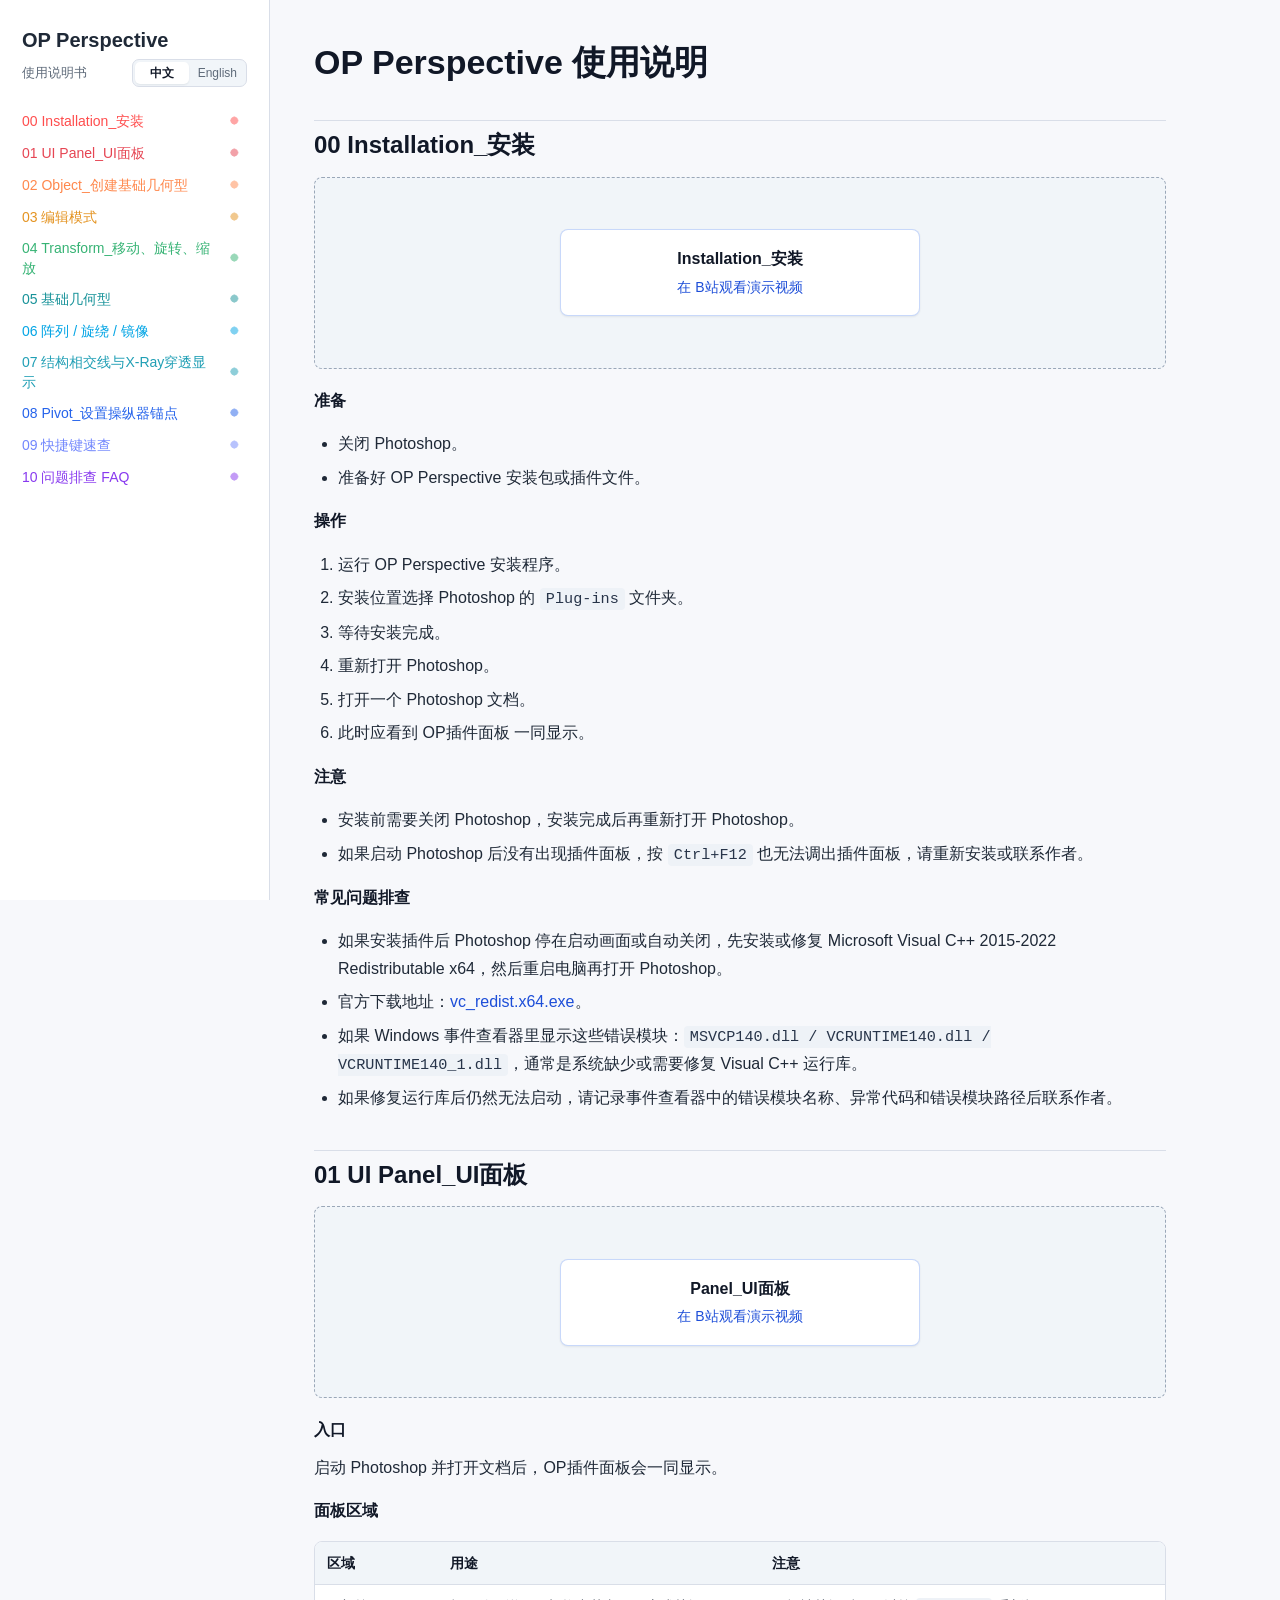
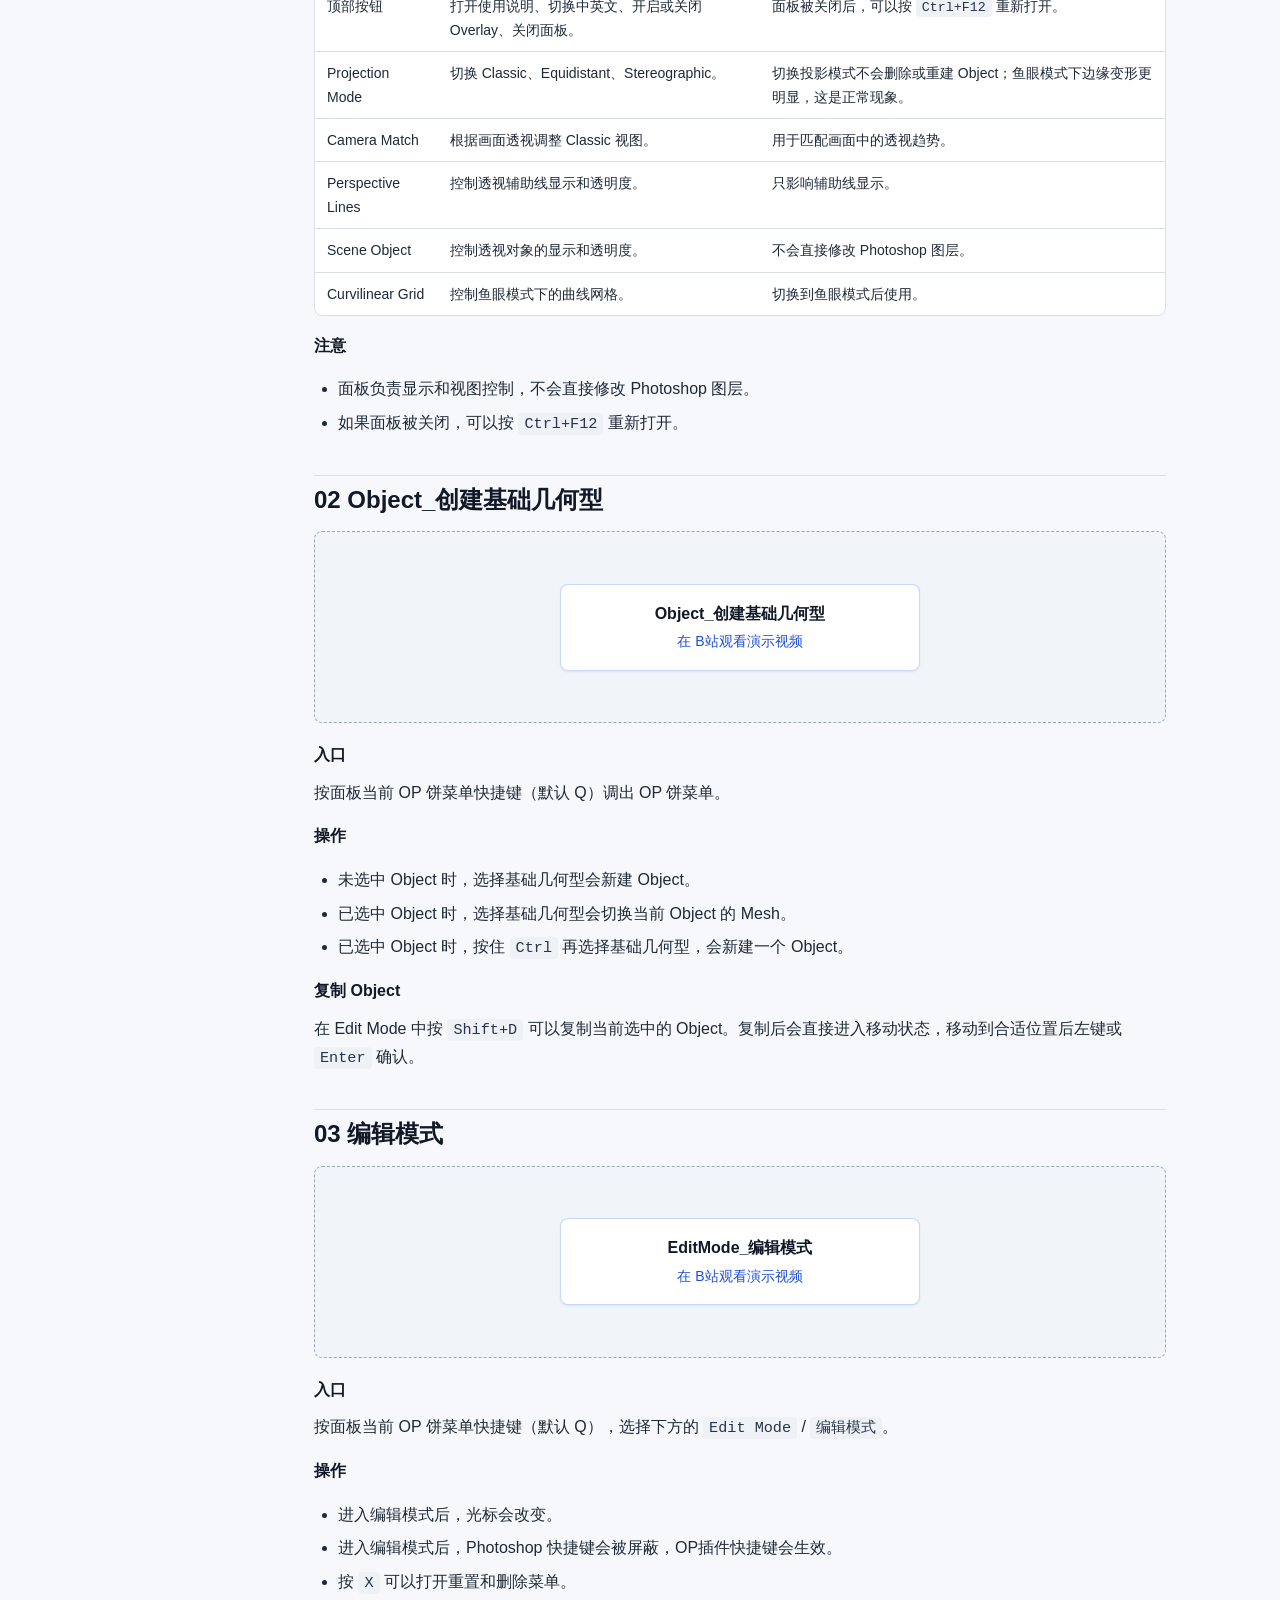
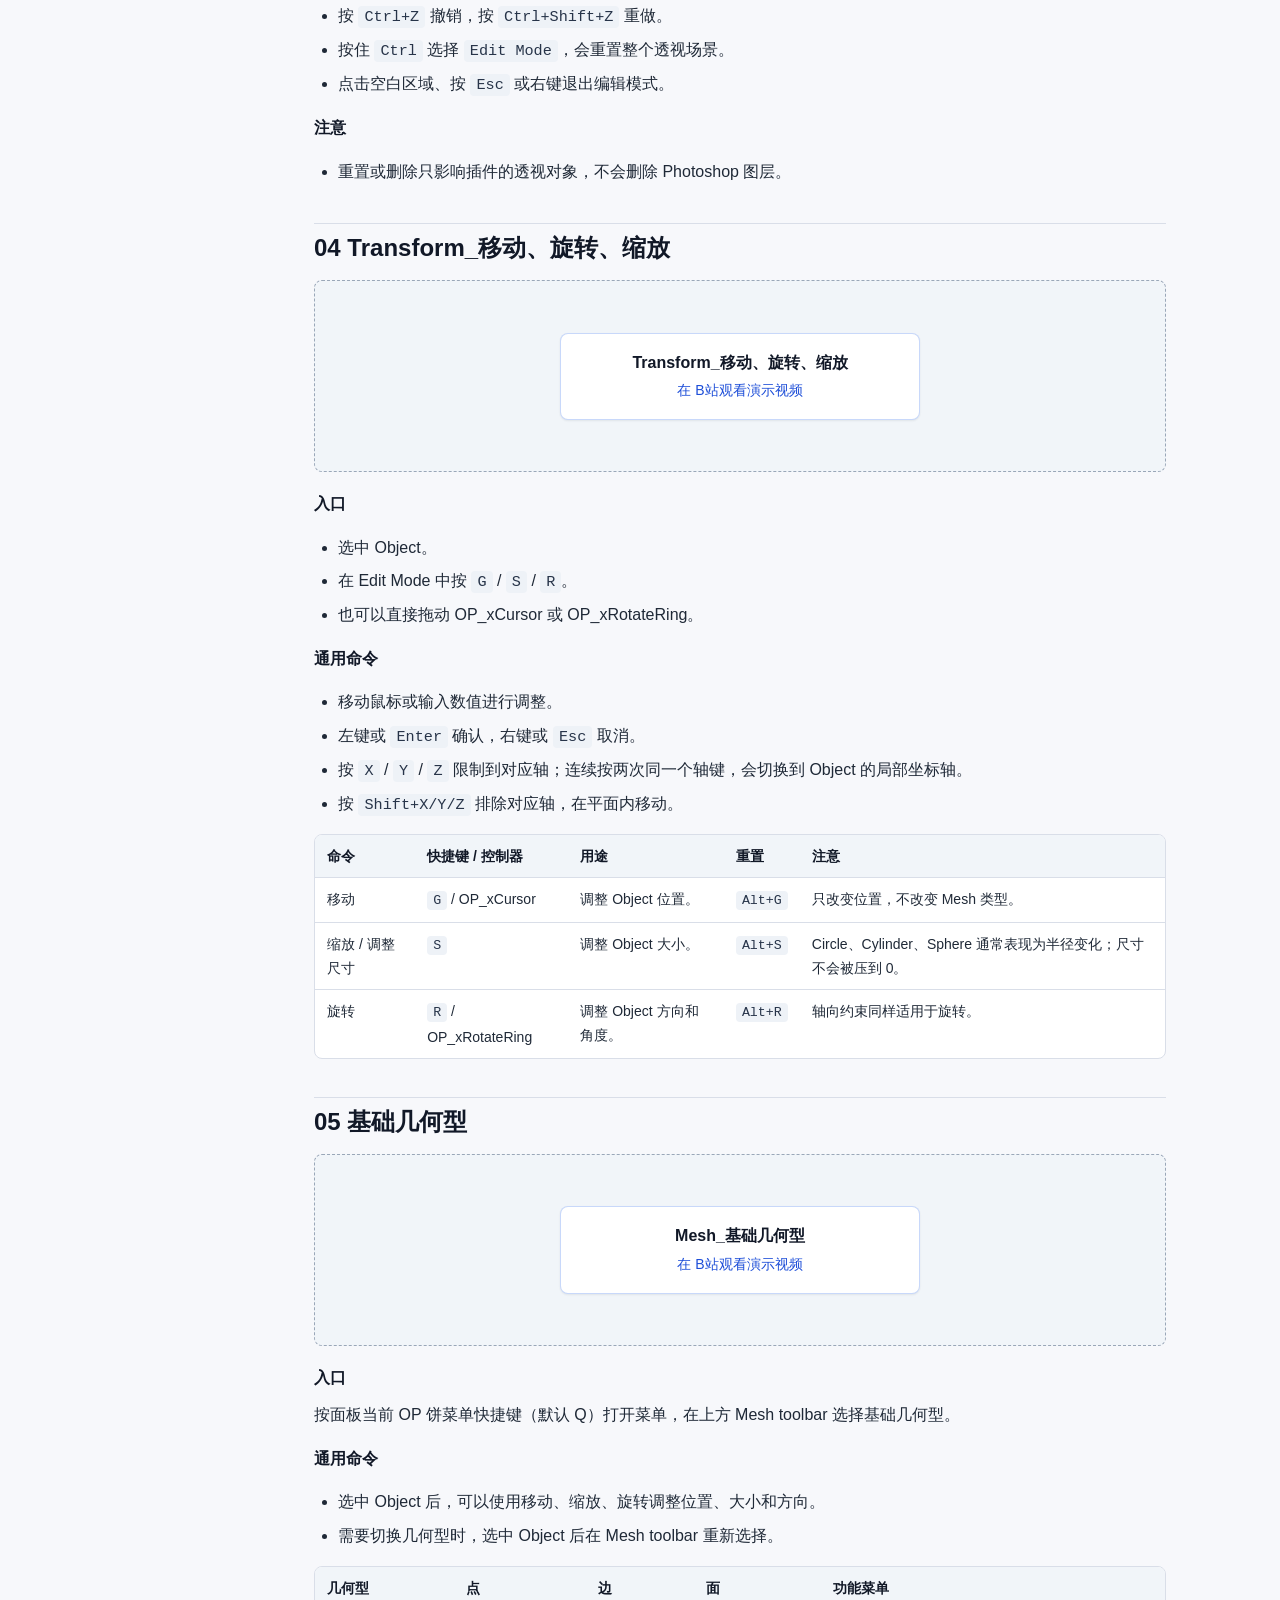
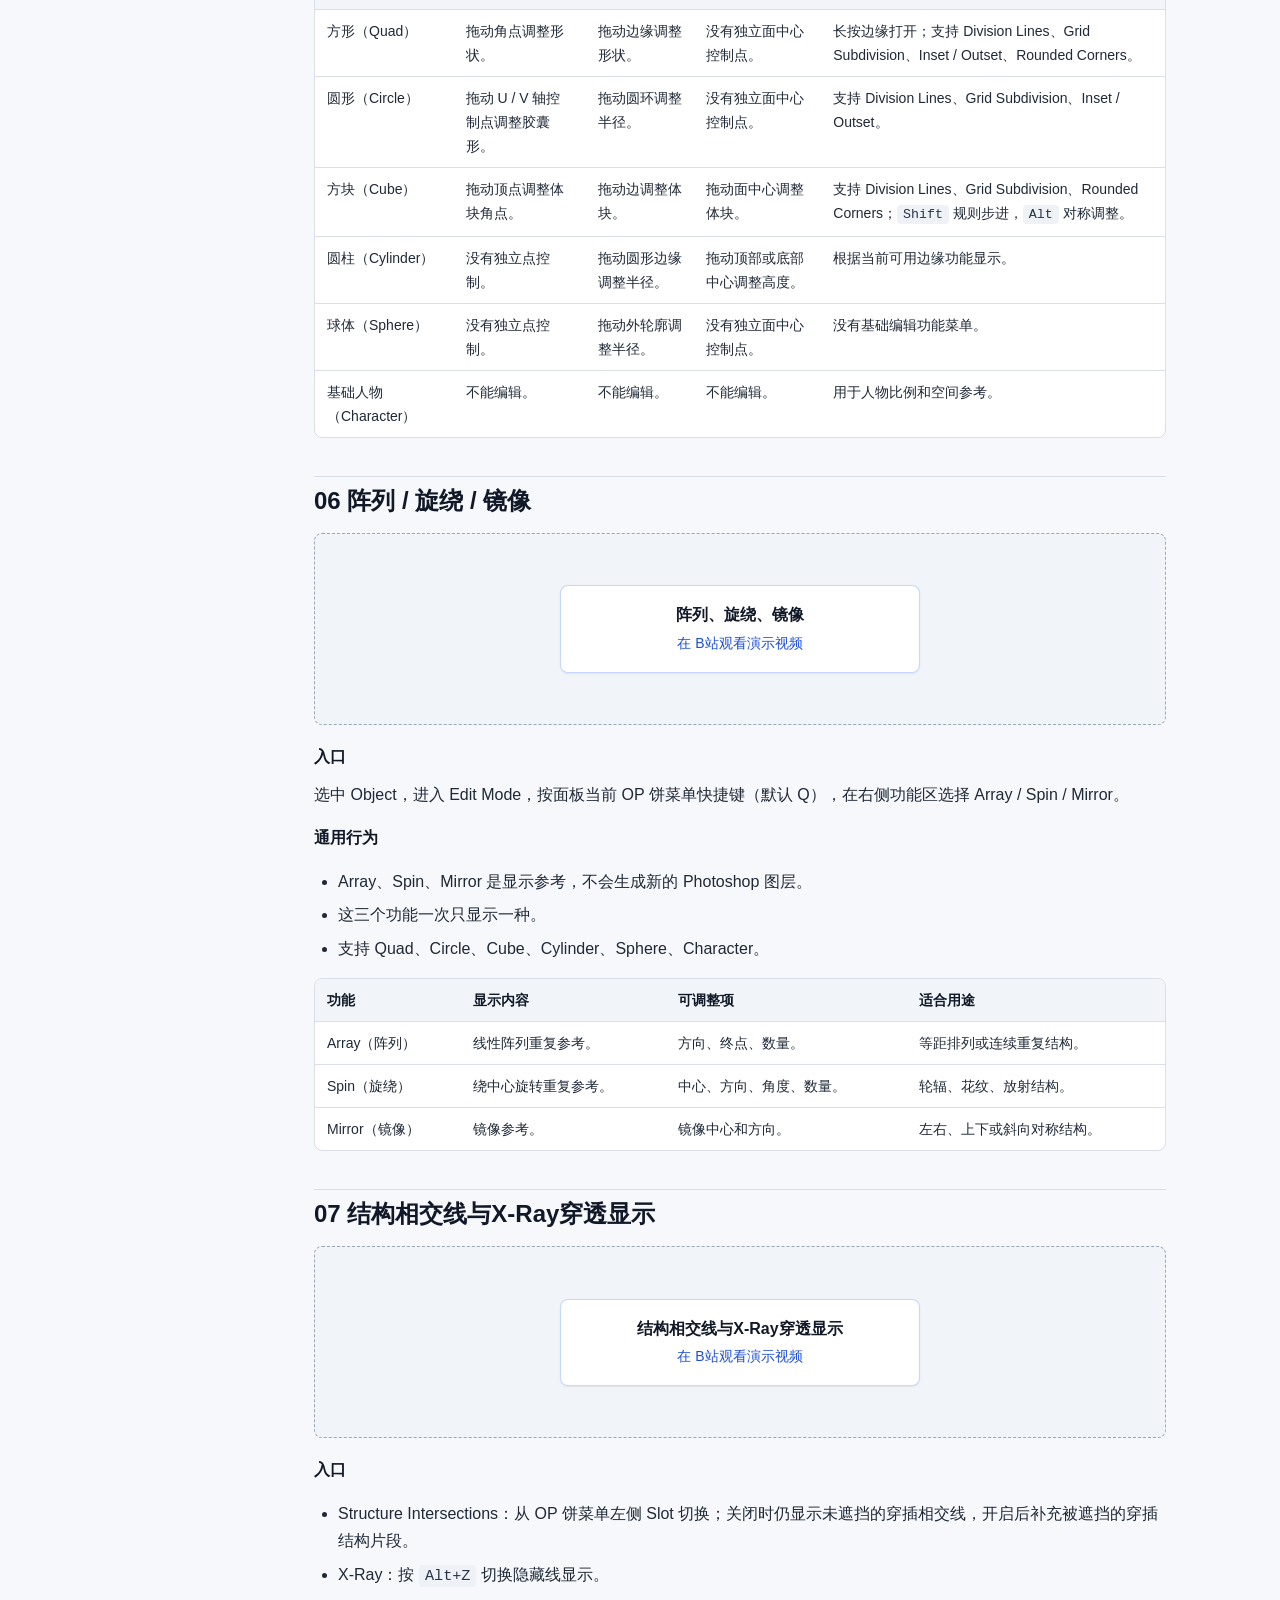
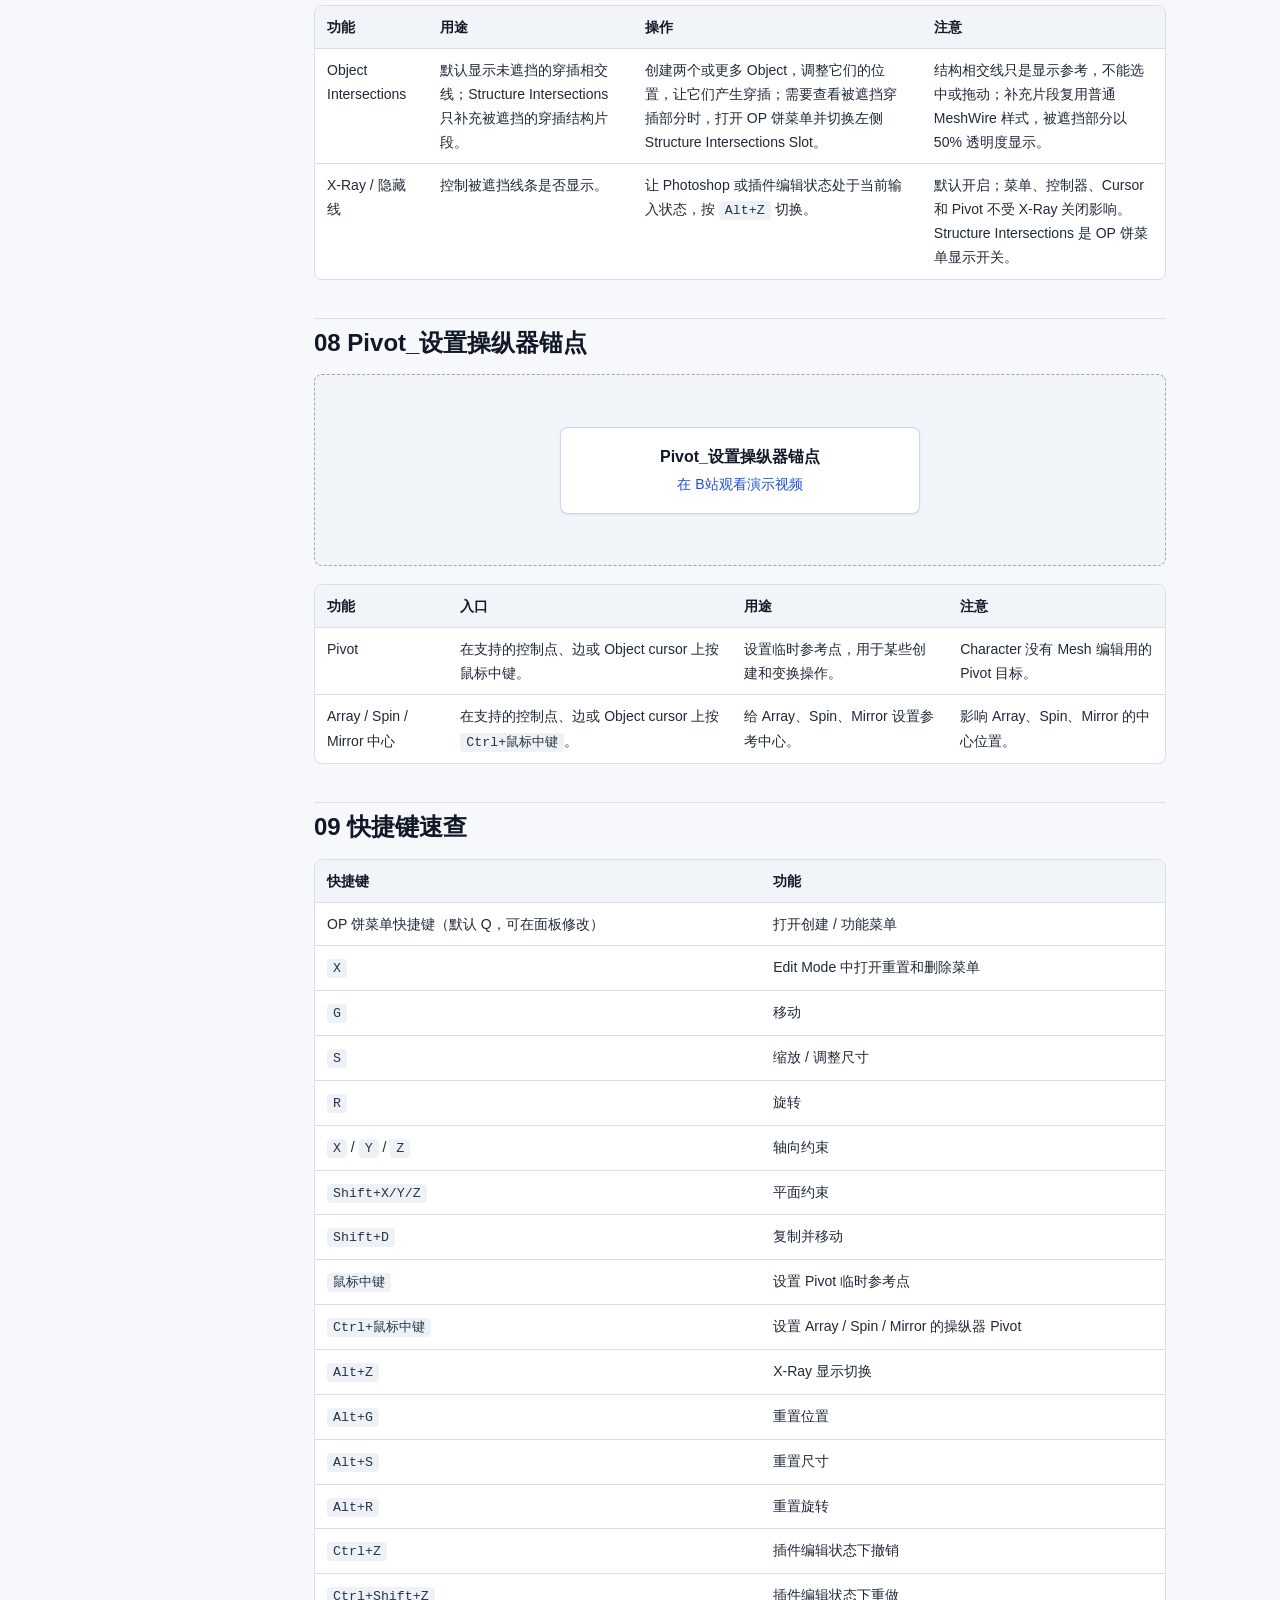
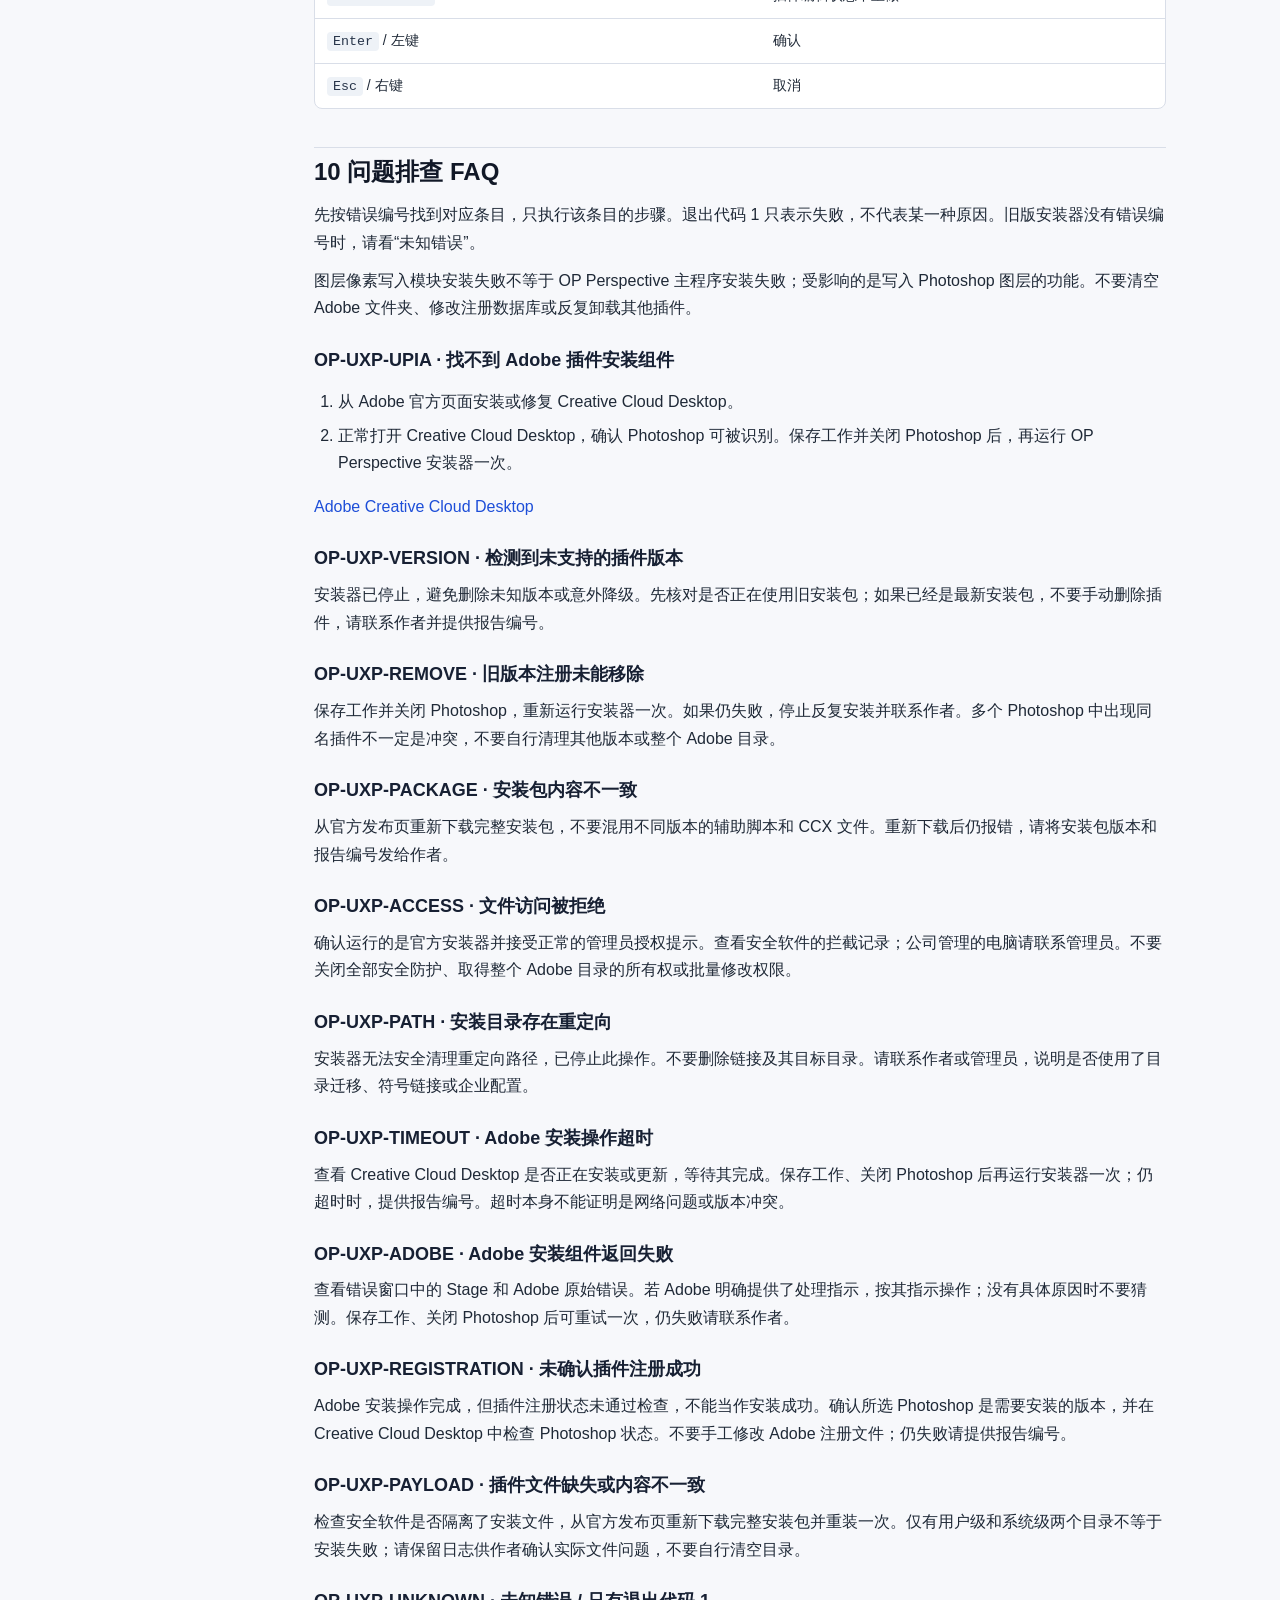
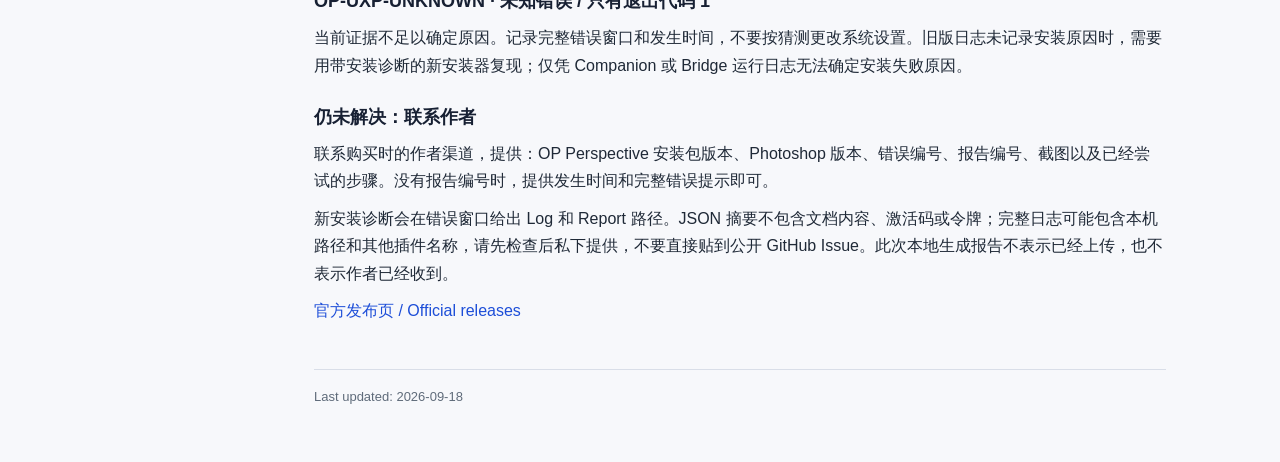
==== commit 18bd3e6e: "docs: add installation troubleshooting FAQ" ====
--- a/index.html
+++ b/index.html
@@ -1,4 +1,4 @@
-﻿<!doctype html>
+<!doctype html>
 <html lang="zh-CN">
 <head>
   <meta charset="utf-8">
@@ -327,6 +327,7 @@
       <a href="#07-intersections-xray">07 结构相交线与X-Ray穿透显示</a>
       <a href="#08-pivot-设置操纵器锚点">08 Pivot_设置操纵器锚点</a>
       <a href="#09-快捷键速查">09 快捷键速查</a>
+      <a href="#10-troubleshooting">10 问题排查 FAQ</a>
     </nav>
 
     <main>
@@ -707,12 +708,71 @@
           </tbody>
         </table>
       </div>
-      <p class="footer-note">Last updated: 2026-06-07</p>
+      <h2 id="10-troubleshooting">10 问题排查 FAQ</h2>
+      <p>先按错误编号找到对应条目，只执行该条目的步骤。退出代码 1 只表示失败，不代表某一种原因。旧版安装器没有错误编号时，请看“未知错误”。</p>
+      <p>图层像素写入模块安装失败不等于 OP Perspective 主程序安装失败；受影响的是写入 Photoshop 图层的功能。不要清空 Adobe 文件夹、修改注册数据库或反复卸载其他插件。</p>
+      <h3 id="op-uxp-upia">OP-UXP-UPIA · 找不到 Adobe 插件安装组件</h3>
+      <ol><li>从 Adobe 官方页面安装或修复 Creative Cloud Desktop。</li><li>正常打开 Creative Cloud Desktop，确认 Photoshop 可被识别。保存工作并关闭 Photoshop 后，再运行 OP Perspective 安装器一次。</li></ol>
+      <p><a href="https://www.adobe.com/creativecloud/desktop-app.html">Adobe Creative Cloud Desktop</a></p>
+      <h3 id="op-uxp-version">OP-UXP-VERSION · 检测到未支持的插件版本</h3>
+      <p>安装器已停止，避免删除未知版本或意外降级。先核对是否正在使用旧安装包；如果已经是最新安装包，不要手动删除插件，请联系作者并提供报告编号。</p>
+      <h3 id="op-uxp-remove">OP-UXP-REMOVE · 旧版本注册未能移除</h3>
+      <p>保存工作并关闭 Photoshop，重新运行安装器一次。如果仍失败，停止反复安装并联系作者。多个 Photoshop 中出现同名插件不一定是冲突，不要自行清理其他版本或整个 Adobe 目录。</p>
+      <h3 id="op-uxp-package">OP-UXP-PACKAGE · 安装包内容不一致</h3>
+      <p>从官方发布页重新下载完整安装包，不要混用不同版本的辅助脚本和 CCX 文件。重新下载后仍报错，请将安装包版本和报告编号发给作者。</p>
+      <h3 id="op-uxp-access">OP-UXP-ACCESS · 文件访问被拒绝</h3>
+      <p>确认运行的是官方安装器并接受正常的管理员授权提示。查看安全软件的拦截记录；公司管理的电脑请联系管理员。不要关闭全部安全防护、取得整个 Adobe 目录的所有权或批量修改权限。</p>
+      <h3 id="op-uxp-path">OP-UXP-PATH · 安装目录存在重定向</h3>
+      <p>安装器无法安全清理重定向路径，已停止此操作。不要删除链接及其目标目录。请联系作者或管理员，说明是否使用了目录迁移、符号链接或企业配置。</p>
+      <h3 id="op-uxp-timeout">OP-UXP-TIMEOUT · Adobe 安装操作超时</h3>
+      <p>查看 Creative Cloud Desktop 是否正在安装或更新，等待其完成。保存工作、关闭 Photoshop 后再运行安装器一次；仍超时时，提供报告编号。超时本身不能证明是网络问题或版本冲突。</p>
+      <h3 id="op-uxp-adobe">OP-UXP-ADOBE · Adobe 安装组件返回失败</h3>
+      <p>查看错误窗口中的 Stage 和 Adobe 原始错误。若 Adobe 明确提供了处理指示，按其指示操作；没有具体原因时不要猜测。保存工作、关闭 Photoshop 后可重试一次，仍失败请联系作者。</p>
+      <h3 id="op-uxp-registration">OP-UXP-REGISTRATION · 未确认插件注册成功</h3>
+      <p>Adobe 安装操作完成，但插件注册状态未通过检查，不能当作安装成功。确认所选 Photoshop 是需要安装的版本，并在 Creative Cloud Desktop 中检查 Photoshop 状态。不要手工修改 Adobe 注册文件；仍失败请提供报告编号。</p>
+      <h3 id="op-uxp-payload">OP-UXP-PAYLOAD · 插件文件缺失或内容不一致</h3>
+      <p>检查安全软件是否隔离了安装文件，从官方发布页重新下载完整安装包并重装一次。仅有用户级和系统级两个目录不等于安装失败；请保留日志供作者确认实际文件问题，不要自行清空目录。</p>
+      <h3 id="op-uxp-unknown">OP-UXP-UNKNOWN · 未知错误 / 只有退出代码 1</h3>
+      <p>当前证据不足以确定原因。记录完整错误窗口和发生时间，不要按猜测更改系统设置。旧版日志未记录安装原因时，需要用带安装诊断的新安装器复现；仅凭 Companion 或 Bridge 运行日志无法确定安装失败原因。</p>
+      <h3 id="support-report">仍未解决：联系作者</h3>
+      <p>联系购买时的作者渠道，提供：OP Perspective 安装包版本、Photoshop 版本、错误编号、报告编号、截图以及已经尝试的步骤。没有报告编号时，提供发生时间和完整错误提示即可。</p>
+      <p>新安装诊断会在错误窗口给出 Log 和 Report 路径。JSON 摘要不包含文档内容、激活码或令牌；完整日志可能包含本机路径和其他插件名称，请先检查后私下提供，不要直接贴到公开 GitHub Issue。此次本地生成报告不表示已经上传，也不表示作者已经收到。</p>
+      <p><a href="https://github.com/xBADBRUSHx/OP-Perspective/releases">官方发布页 / Official releases</a></p>
+      <p class="footer-note">Last updated: 2026-09-18</p>
     </main>
   </div>
   <script>
     (() => {
       const translations = {
+        "10 问题排查 FAQ": "10 Troubleshooting FAQ",
+        "先按错误编号找到对应条目，只执行该条目的步骤。退出代码 1 只表示失败，不代表某一种原因。旧版安装器没有错误编号时，请看“未知错误”。": "Find the entry matching your error code and follow only its steps. Exit code 1 means failure, not a specific cause. For older installers without an error code, see Unknown error.",
+        "图层像素写入模块安装失败不等于 OP Perspective 主程序安装失败；受影响的是写入 Photoshop 图层的功能。不要清空 Adobe 文件夹、修改注册数据库或反复卸载其他插件。": "A Layer Pixel Writeback installation failure does not mean the base OP Perspective installation failed; writing Photoshop layers is affected. Do not clear Adobe folders, edit registration databases or repeatedly uninstall other plugins.",
+        "OP-UXP-UPIA · 找不到 Adobe 插件安装组件": "OP-UXP-UPIA · Adobe plugin installer not found",
+        "从 Adobe 官方页面安装或修复 Creative Cloud Desktop。": "Install or repair Creative Cloud Desktop using Adobe's official page.",
+        "正常打开 Creative Cloud Desktop，确认 Photoshop 可被识别。保存工作并关闭 Photoshop 后，再运行 OP Perspective 安装器一次。": "Open Creative Cloud Desktop and check that it recognizes Photoshop. Save your work, close Photoshop and run the OP Perspective installer once more.",
+        "OP-UXP-VERSION · 检测到未支持的插件版本": "OP-UXP-VERSION · Unsupported installed plugin version",
+        "安装器已停止，避免删除未知版本或意外降级。先核对是否正在使用旧安装包；如果已经是最新安装包，不要手动删除插件，请联系作者并提供报告编号。": "Installation stopped to avoid removing an unknown version or downgrading it. Check whether your installer is outdated. If you already have the latest installer, contact the author with the report ID instead of deleting the plugin manually.",
+        "OP-UXP-REMOVE · 旧版本注册未能移除": "OP-UXP-REMOVE · Old registration could not be removed",
+        "保存工作并关闭 Photoshop，重新运行安装器一次。如果仍失败，停止反复安装并联系作者。多个 Photoshop 中出现同名插件不一定是冲突，不要自行清理其他版本或整个 Adobe 目录。": "Save your work, close Photoshop and run the installer once more. If it still fails, stop retrying and contact the author. The same plugin listed under multiple Photoshop hosts is not necessarily a conflict; do not clear other versions or the Adobe directory.",
+        "OP-UXP-PACKAGE · 安装包内容不一致": "OP-UXP-PACKAGE · Package content mismatch",
+        "从官方发布页重新下载完整安装包，不要混用不同版本的辅助脚本和 CCX 文件。重新下载后仍报错，请将安装包版本和报告编号发给作者。": "Download the complete installer again from the official releases page. Do not mix helper scripts and CCX files from different versions. If it still fails, send the installer version and report ID to the author.",
+        "OP-UXP-ACCESS · 文件访问被拒绝": "OP-UXP-ACCESS · File access denied",
+        "确认运行的是官方安装器并接受正常的管理员授权提示。查看安全软件的拦截记录；公司管理的电脑请联系管理员。不要关闭全部安全防护、取得整个 Adobe 目录的所有权或批量修改权限。": "Use the official installer and accept its normal administrator prompt. Check security software's blocking history; on a managed computer, contact your administrator. Do not disable all security, take ownership of the Adobe directory or change permissions in bulk.",
+        "OP-UXP-PATH · 安装目录存在重定向": "OP-UXP-PATH · Redirected installation path",
+        "安装器无法安全清理重定向路径，已停止此操作。不要删除链接及其目标目录。请联系作者或管理员，说明是否使用了目录迁移、符号链接或企业配置。": "The installer stopped because it cannot safely clean a redirected path. Do not delete the link or its target. Contact the author or administrator and mention any relocated folders, symbolic links or enterprise configuration.",
+        "OP-UXP-TIMEOUT · Adobe 安装操作超时": "OP-UXP-TIMEOUT · Adobe operation timed out",
+        "查看 Creative Cloud Desktop 是否正在安装或更新，等待其完成。保存工作、关闭 Photoshop 后再运行安装器一次；仍超时时，提供报告编号。超时本身不能证明是网络问题或版本冲突。": "Check whether Creative Cloud Desktop is installing or updating, and let it finish. Save your work, close Photoshop and retry once. If it still times out, provide the report ID. A timeout alone does not prove a network issue or version conflict.",
+        "OP-UXP-ADOBE · Adobe 安装组件返回失败": "OP-UXP-ADOBE · Adobe installer reported failure",
+        "查看错误窗口中的 Stage 和 Adobe 原始错误。若 Adobe 明确提供了处理指示，按其指示操作；没有具体原因时不要猜测。保存工作、关闭 Photoshop 后可重试一次，仍失败请联系作者。": "Read the Stage and original Adobe error in the dialog. Follow any explicit Adobe instructions; do not guess when no specific cause is provided. Save your work, close Photoshop and retry once. Contact the author if it still fails.",
+        "OP-UXP-REGISTRATION · 未确认插件注册成功": "OP-UXP-REGISTRATION · Registration not verified",
+        "Adobe 安装操作完成，但插件注册状态未通过检查，不能当作安装成功。确认所选 Photoshop 是需要安装的版本，并在 Creative Cloud Desktop 中检查 Photoshop 状态。不要手工修改 Adobe 注册文件；仍失败请提供报告编号。": "The Adobe operation completed, but registration verification failed, so installation is not confirmed. Check your selected Photoshop version and its status in Creative Cloud Desktop. Do not edit Adobe registration files. If it still fails, provide the report ID.",
+        "OP-UXP-PAYLOAD · 插件文件缺失或内容不一致": "OP-UXP-PAYLOAD · Missing or mismatched plugin files",
+        "检查安全软件是否隔离了安装文件，从官方发布页重新下载完整安装包并重装一次。仅有用户级和系统级两个目录不等于安装失败；请保留日志供作者确认实际文件问题，不要自行清空目录。": "Check whether security software quarantined files. Download the complete official installer again and reinstall once. User and system folders coexisting does not by itself mean failure. Keep the log for the author; do not clear these folders manually.",
+        "OP-UXP-UNKNOWN · 未知错误 / 只有退出代码 1": "OP-UXP-UNKNOWN · Unknown error / exit code 1 only",
+        "当前证据不足以确定原因。记录完整错误窗口和发生时间，不要按猜测更改系统设置。旧版日志未记录安装原因时，需要用带安装诊断的新安装器复现；仅凭 Companion 或 Bridge 运行日志无法确定安装失败原因。": "There is not enough evidence to identify the cause. Capture the entire error dialog and time; do not change system settings based on guesses. If an older installer did not log the cause, reproduce with a diagnostic-enabled installer. Companion or Bridge runtime logs alone cannot establish an installation failure cause.",
+        "仍未解决：联系作者": "Still unresolved: contact the author",
+        "联系购买时的作者渠道，提供：OP Perspective 安装包版本、Photoshop 版本、错误编号、报告编号、截图以及已经尝试的步骤。没有报告编号时，提供发生时间和完整错误提示即可。": "Contact the author through your purchase/support channel with the installer version, Photoshop version, error code, report ID, screenshot and steps already attempted. If no report ID exists, provide the time and full error message.",
+        "新安装诊断会在错误窗口给出 Log 和 Report 路径。JSON 摘要不包含文档内容、激活码或令牌；完整日志可能包含本机路径和其他插件名称，请先检查后私下提供，不要直接贴到公开 GitHub Issue。此次本地生成报告不表示已经上传，也不表示作者已经收到。": "New installation diagnostics show Log and Report paths in the dialog. The JSON summary excludes document contents, activation codes and tokens. Full logs may include local paths and other plugin names: review them before sharing privately, not in a public GitHub Issue. Creating a local report does not mean it was uploaded or received by the author.",
         "OP Perspective 使用说明": "OP Perspective User Guide",
         "使用说明书": "User Guide",
         "中文": "中文",
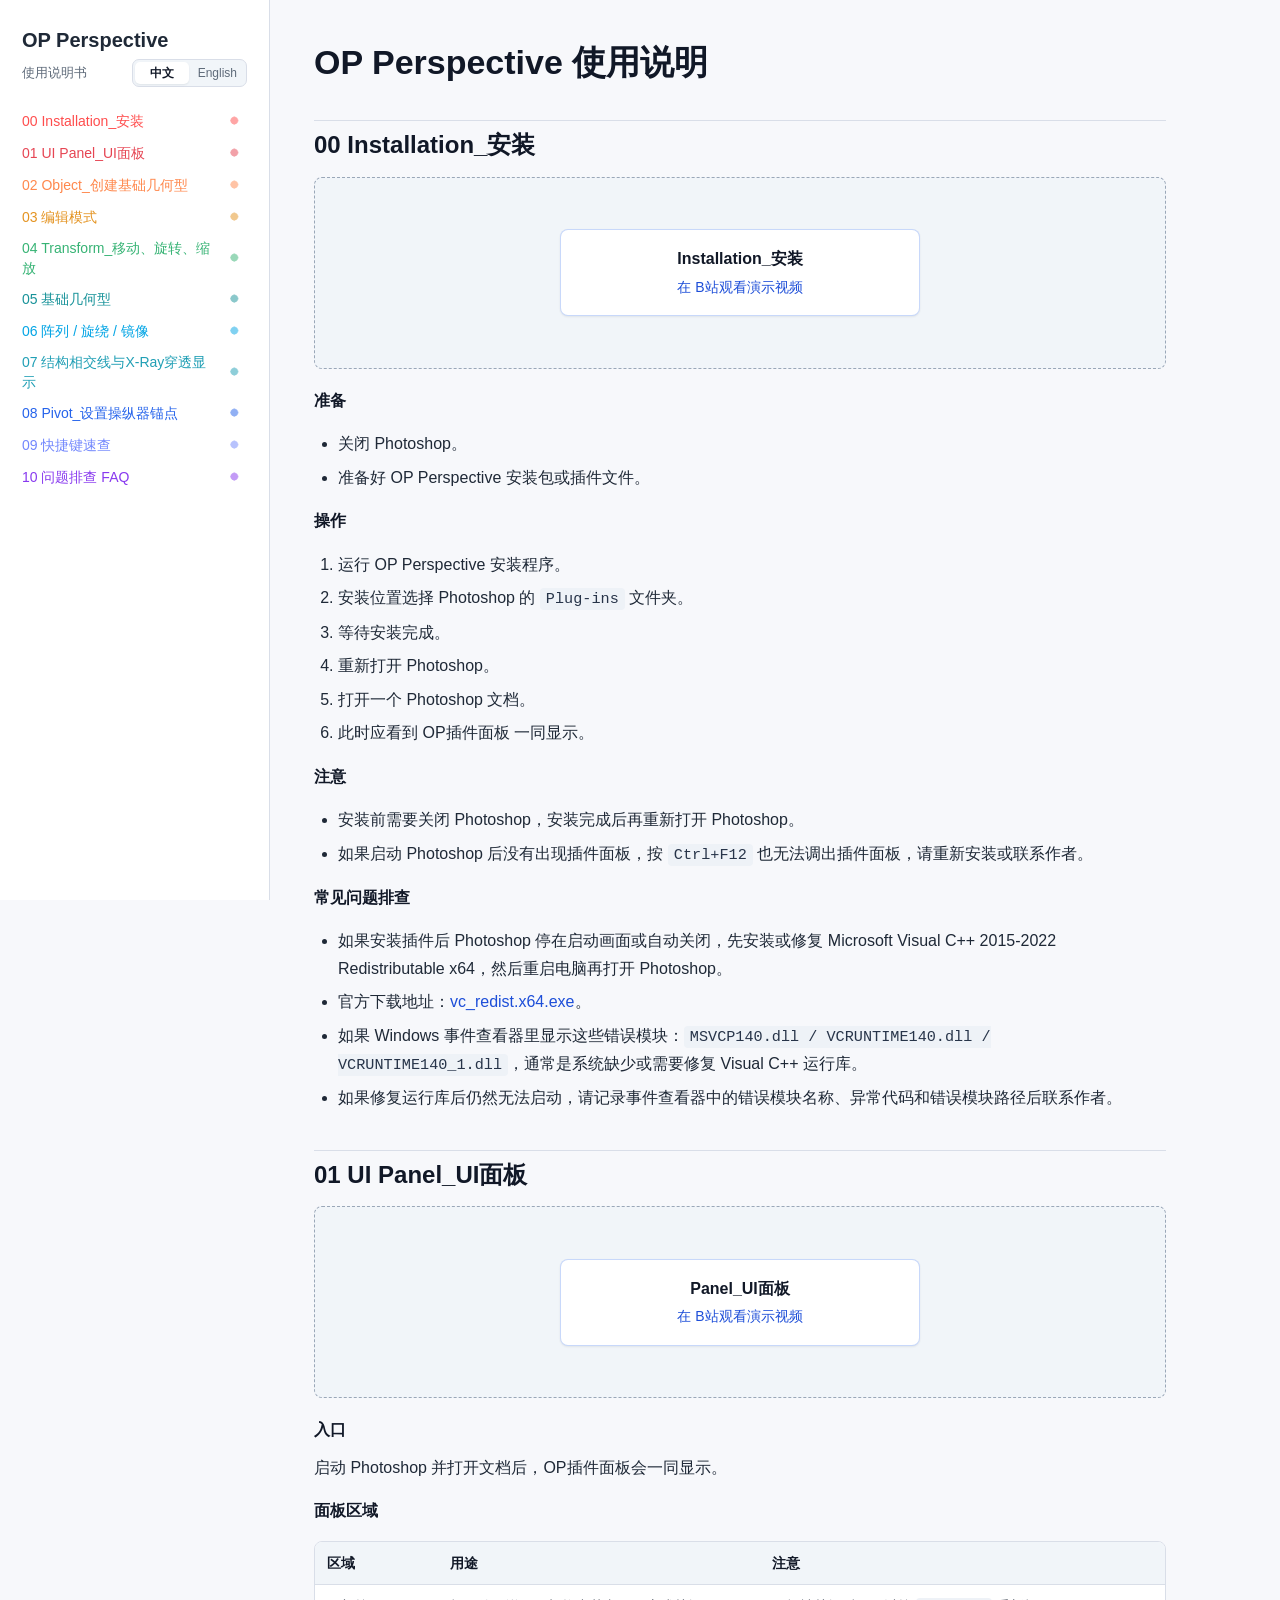
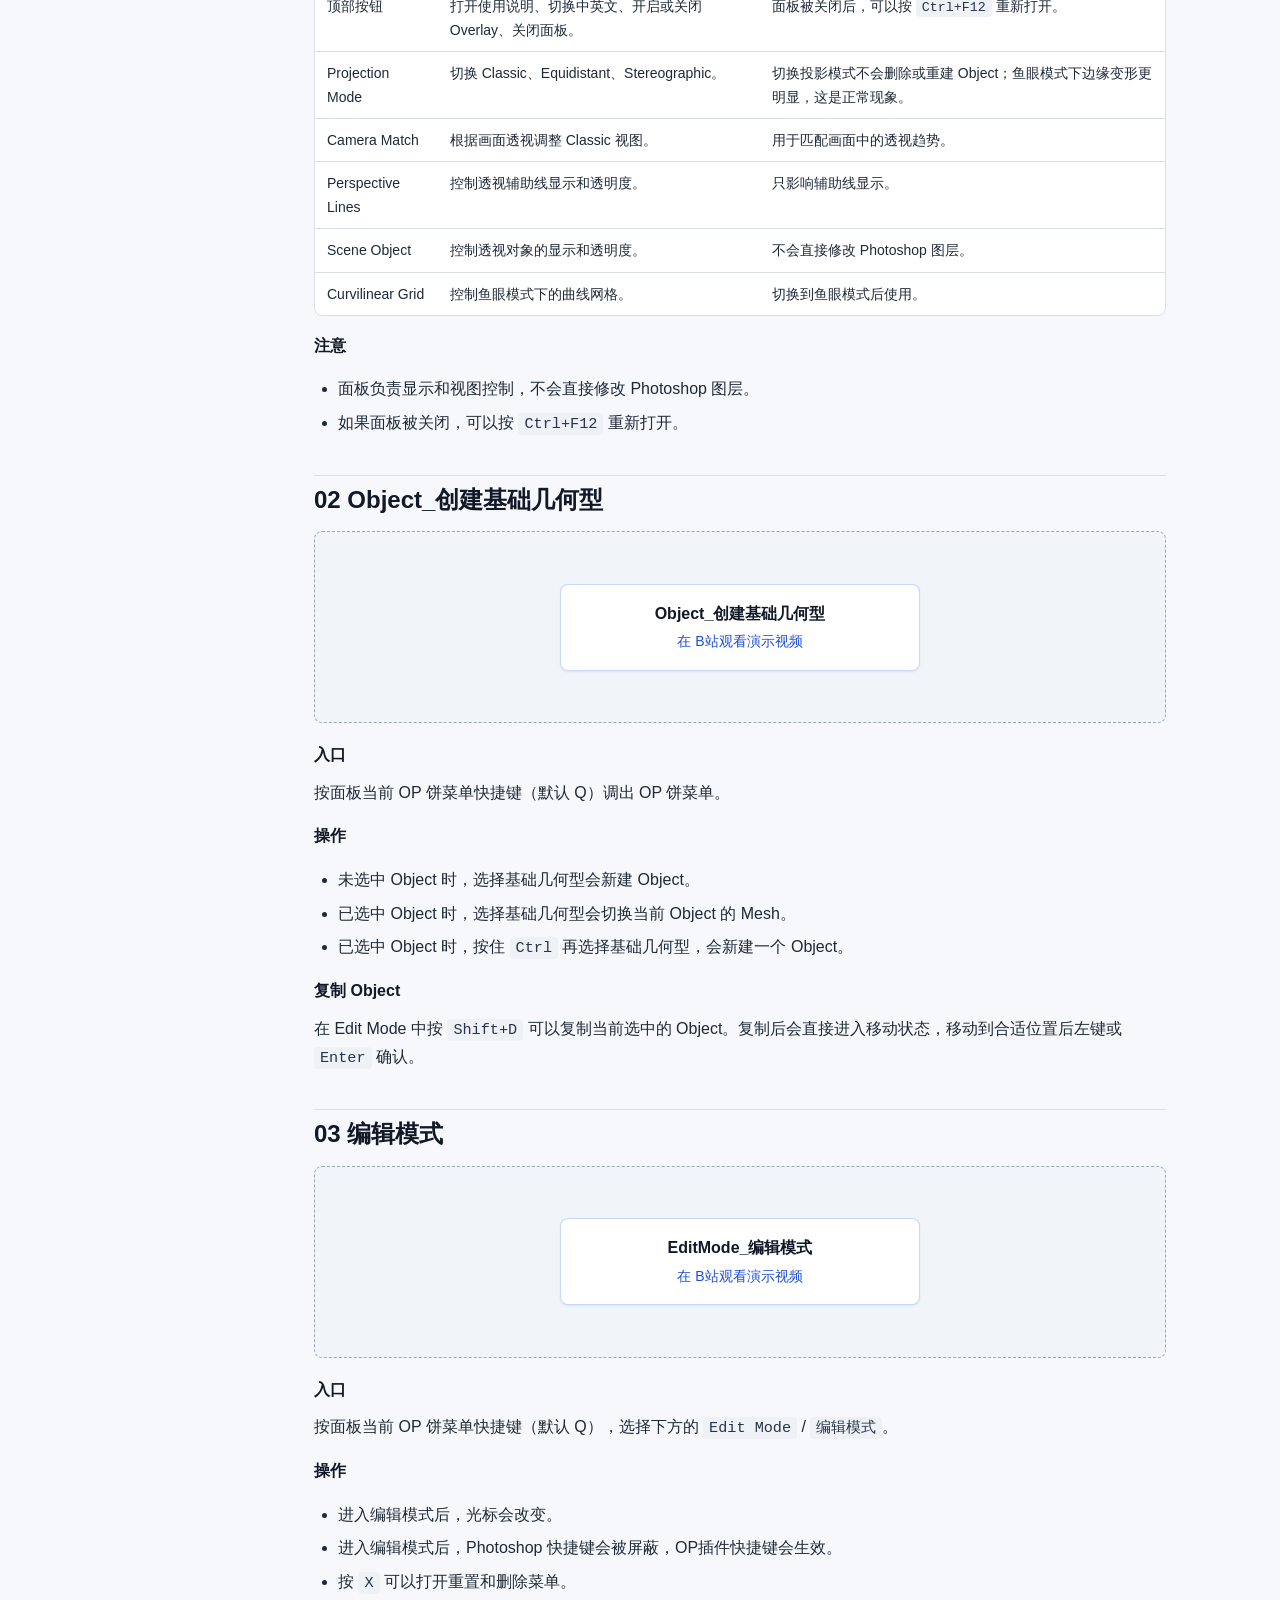
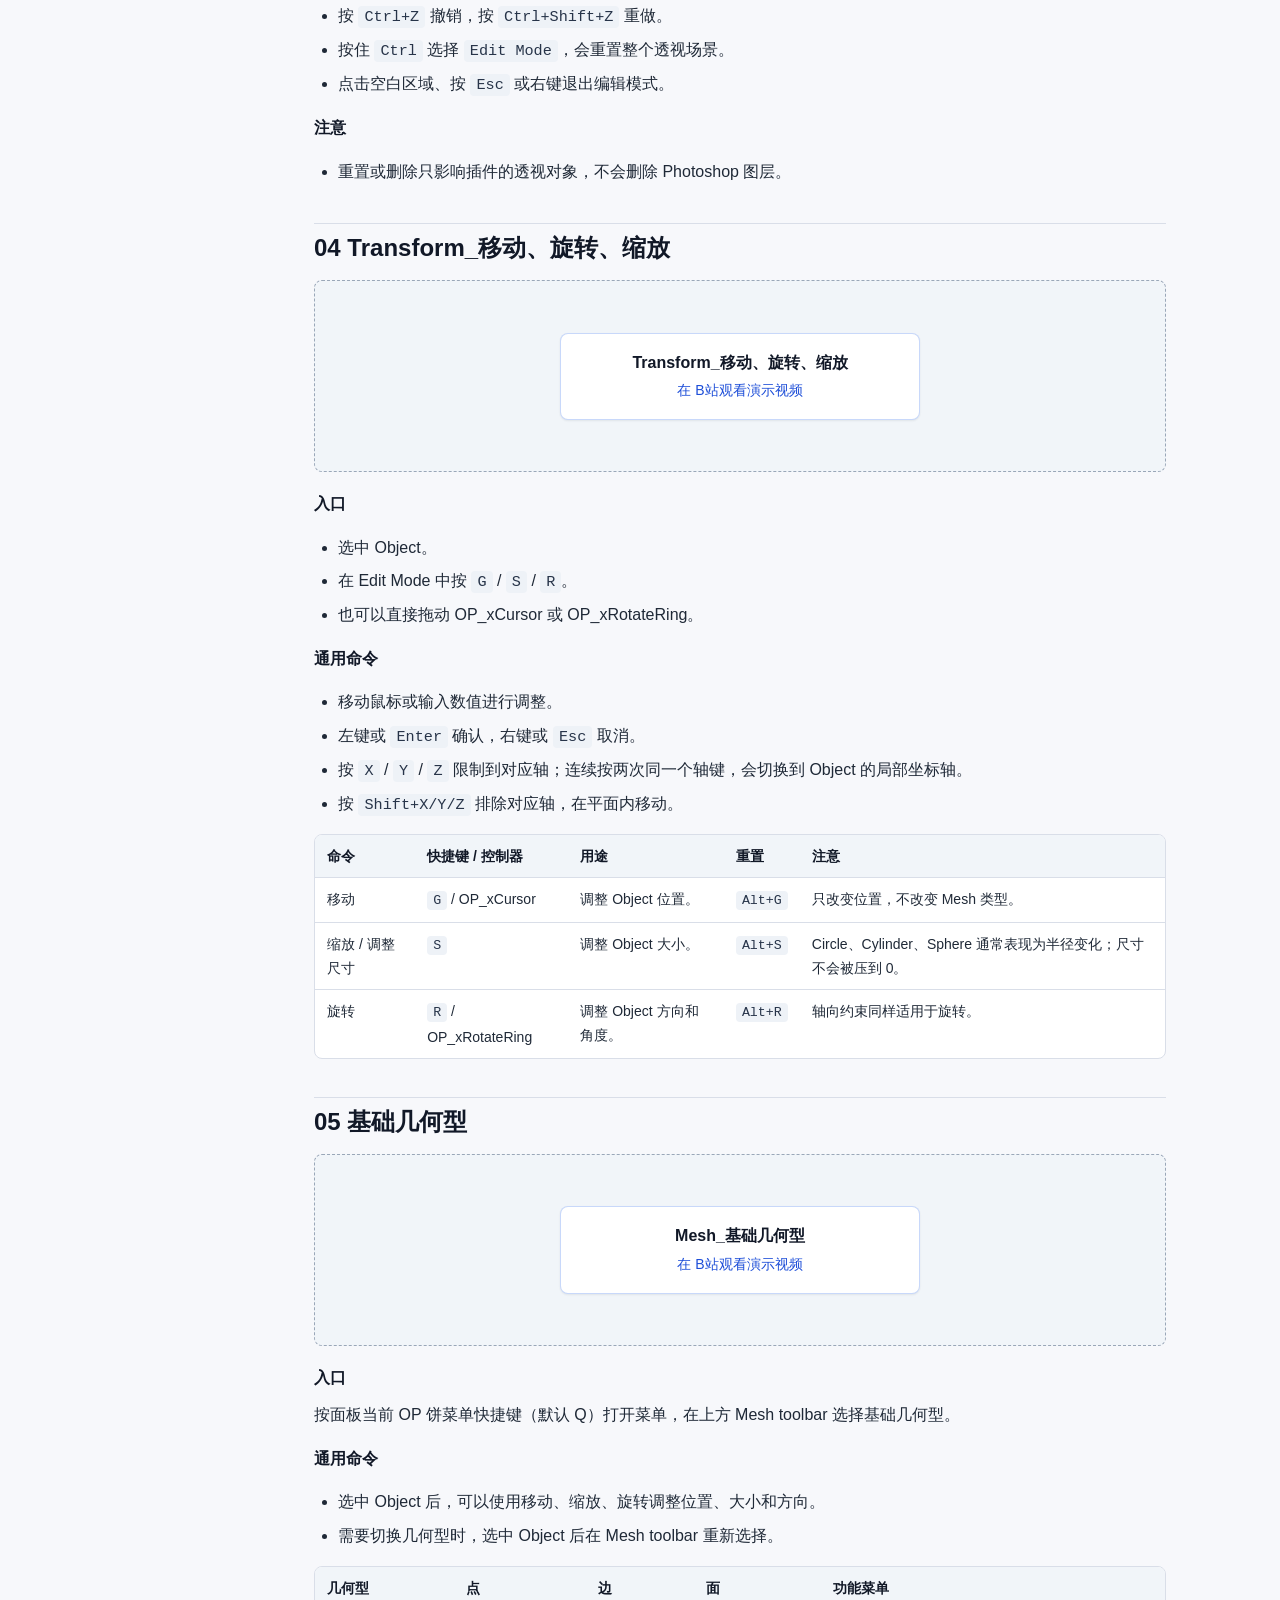
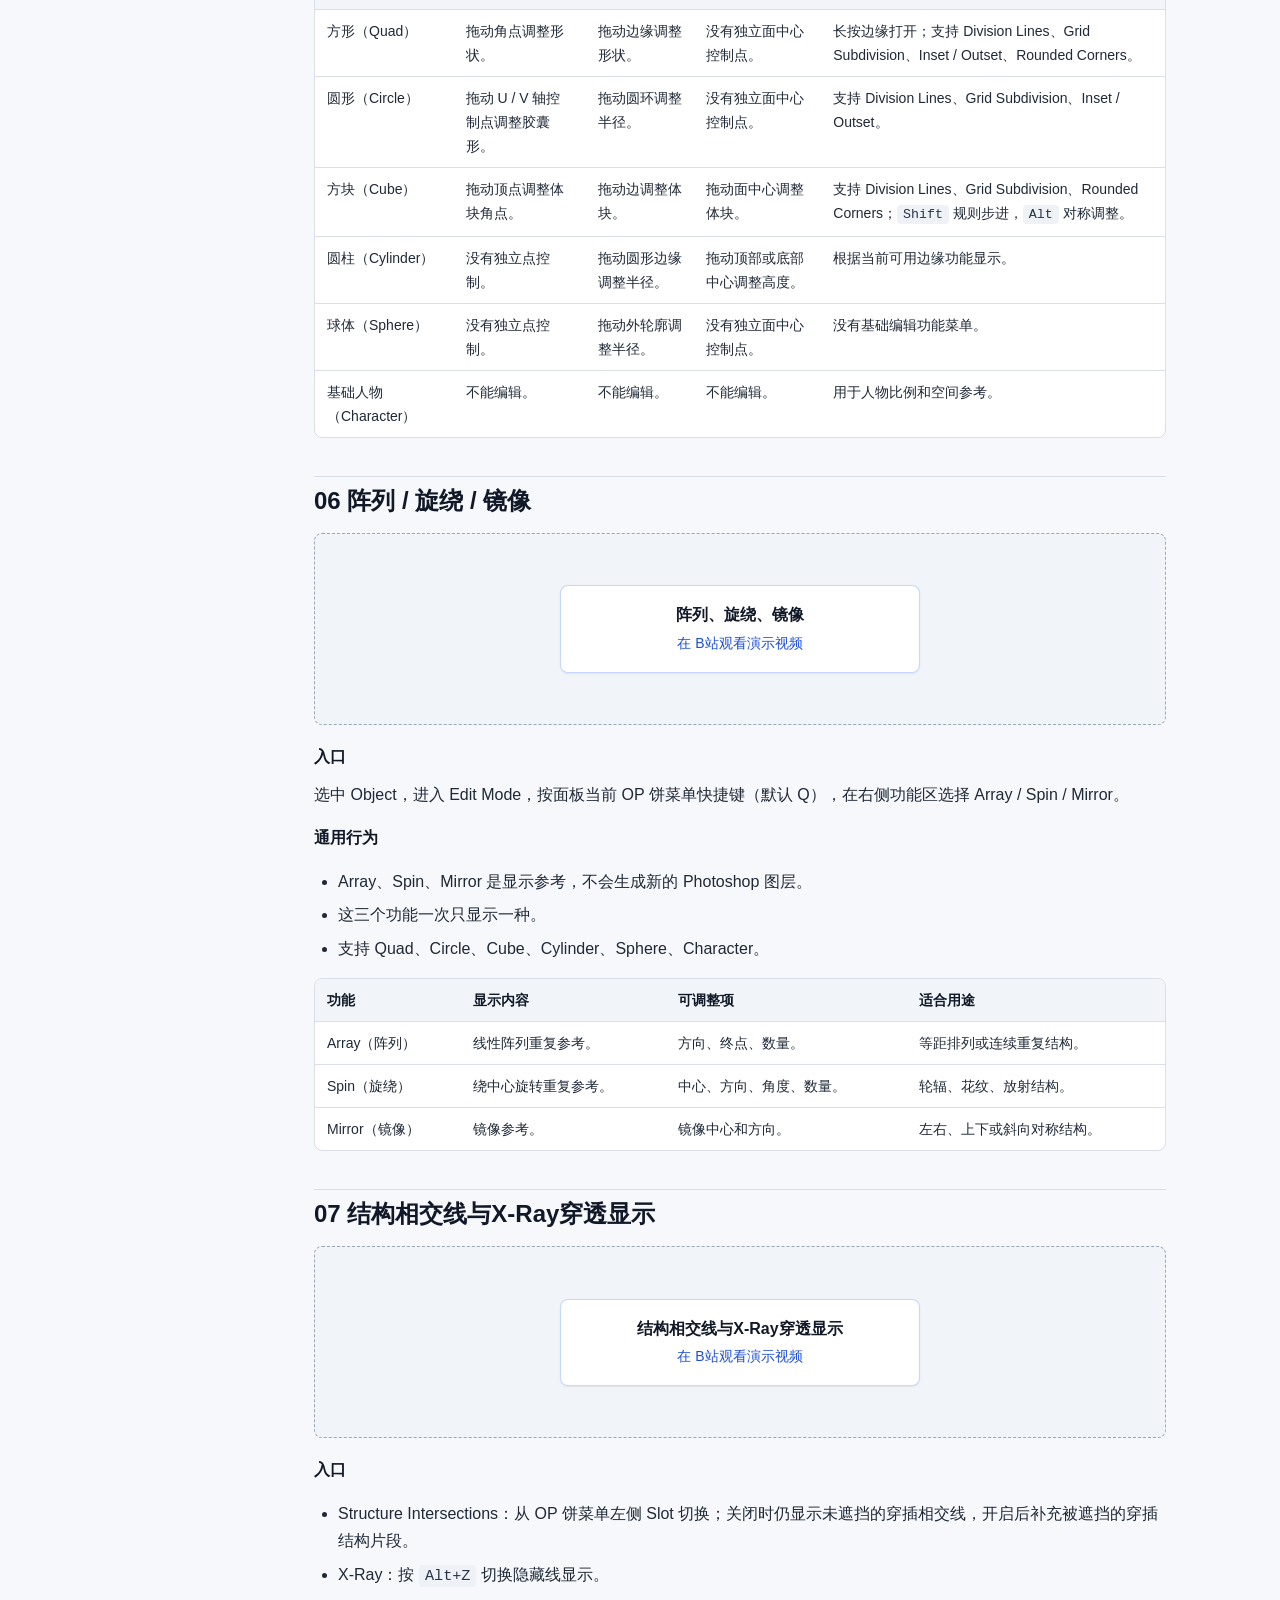
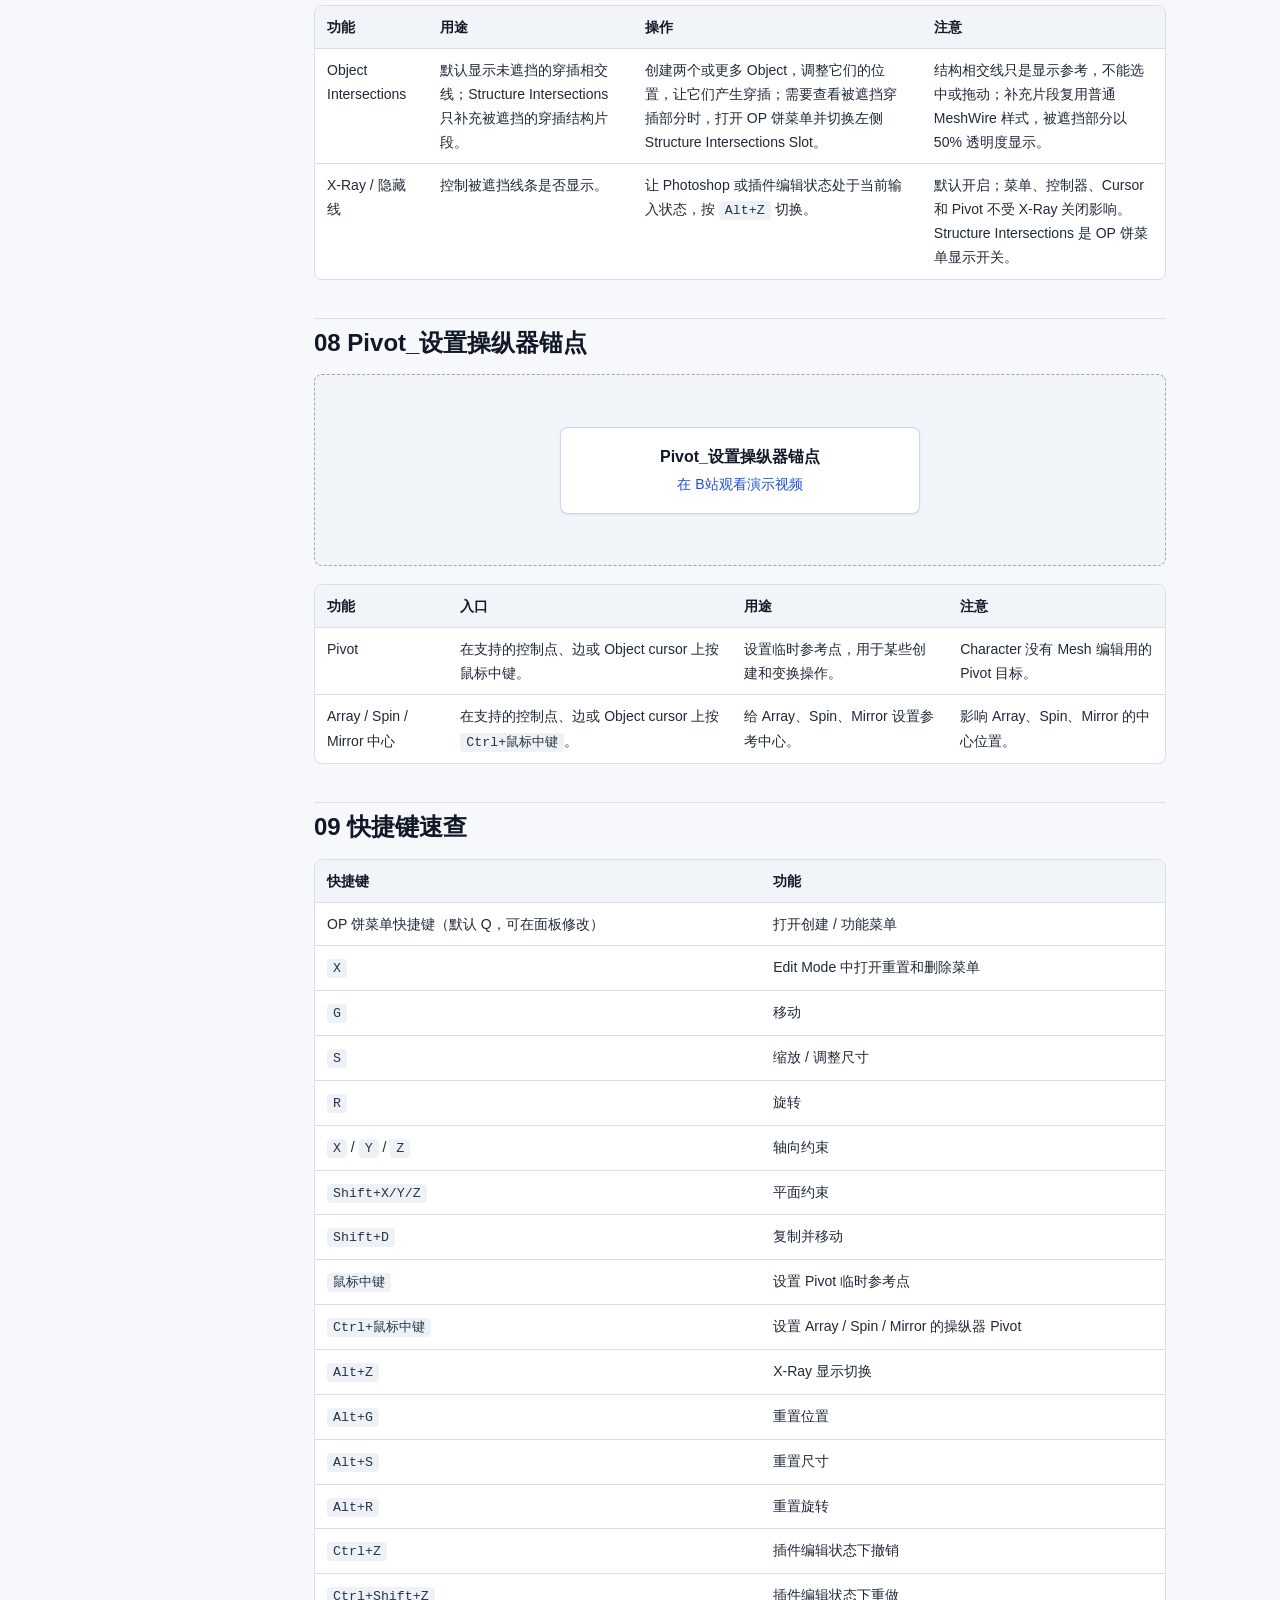
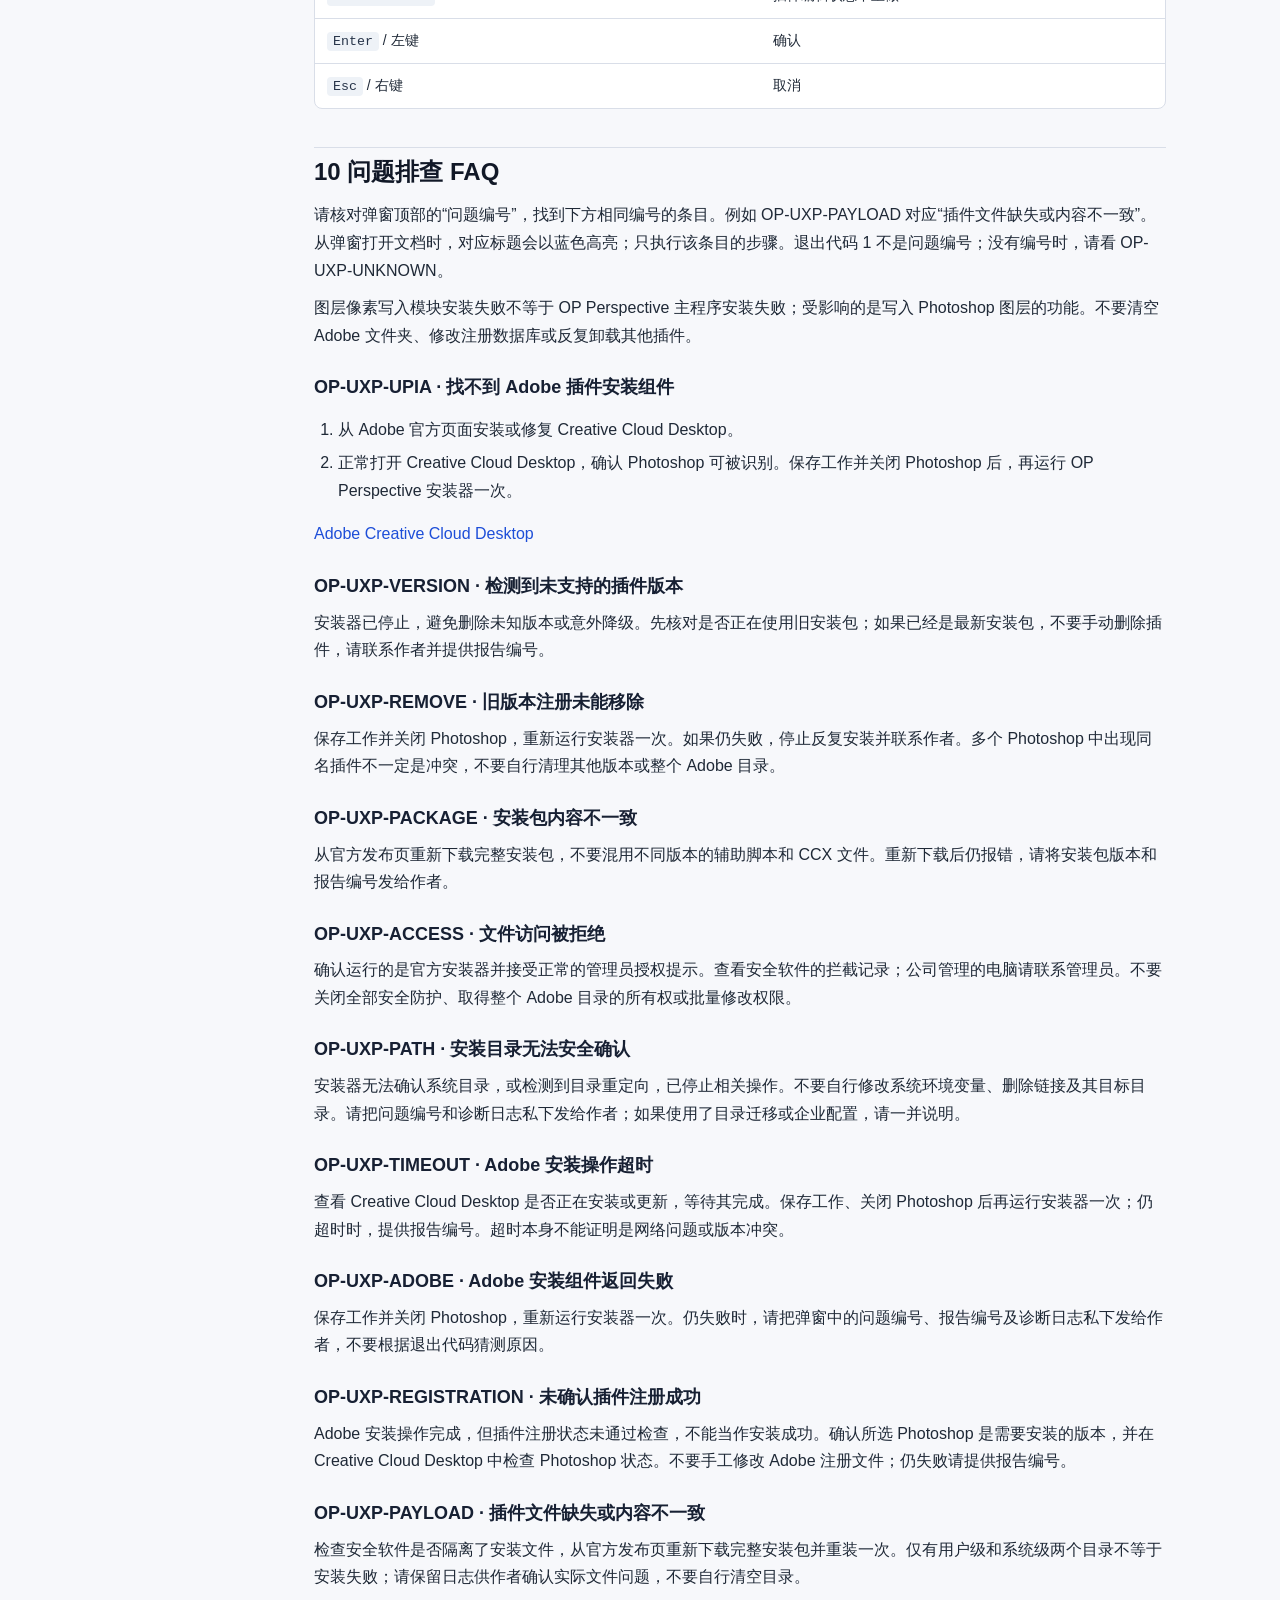
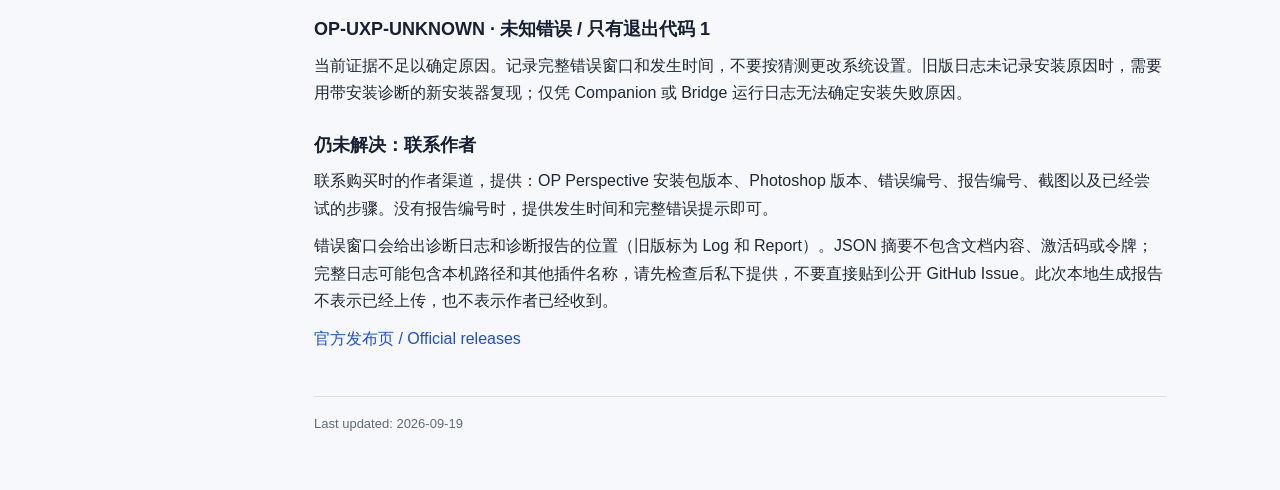
==== commit a6a28b52: "docs: align installer issue IDs and highlight FAQ targets" ====
--- a/index.html
+++ b/index.html
@@ -185,6 +185,15 @@
       line-height: 1.38;
     }
 
+    h3[id^="op-uxp-"] { scroll-margin-top: 24px; }
+    h3[id^="op-uxp-"]:target {
+      padding: 12px 16px;
+      border-left: 4px solid #2563eb;
+      border-radius: 4px;
+      background: #eff6ff;
+      color: #1e3a8a;
+    }
+
     p { margin: 10px 0; }
     ul, ol { padding-left: 24px; }
     li { margin: 6px 0; }
@@ -709,7 +718,7 @@
         </table>
       </div>
       <h2 id="10-troubleshooting">10 问题排查 FAQ</h2>
-      <p>先按错误编号找到对应条目，只执行该条目的步骤。退出代码 1 只表示失败，不代表某一种原因。旧版安装器没有错误编号时，请看“未知错误”。</p>
+      <p>请核对弹窗顶部的“问题编号”，找到下方相同编号的条目。例如 OP-UXP-PAYLOAD 对应“插件文件缺失或内容不一致”。从弹窗打开文档时，对应标题会以蓝色高亮；只执行该条目的步骤。退出代码 1 不是问题编号；没有编号时，请看 OP-UXP-UNKNOWN。</p>
       <p>图层像素写入模块安装失败不等于 OP Perspective 主程序安装失败；受影响的是写入 Photoshop 图层的功能。不要清空 Adobe 文件夹、修改注册数据库或反复卸载其他插件。</p>
       <h3 id="op-uxp-upia">OP-UXP-UPIA · 找不到 Adobe 插件安装组件</h3>
       <ol><li>从 Adobe 官方页面安装或修复 Creative Cloud Desktop。</li><li>正常打开 Creative Cloud Desktop，确认 Photoshop 可被识别。保存工作并关闭 Photoshop 后，再运行 OP Perspective 安装器一次。</li></ol>
@@ -722,12 +731,12 @@
       <p>从官方发布页重新下载完整安装包，不要混用不同版本的辅助脚本和 CCX 文件。重新下载后仍报错，请将安装包版本和报告编号发给作者。</p>
       <h3 id="op-uxp-access">OP-UXP-ACCESS · 文件访问被拒绝</h3>
       <p>确认运行的是官方安装器并接受正常的管理员授权提示。查看安全软件的拦截记录；公司管理的电脑请联系管理员。不要关闭全部安全防护、取得整个 Adobe 目录的所有权或批量修改权限。</p>
-      <h3 id="op-uxp-path">OP-UXP-PATH · 安装目录存在重定向</h3>
-      <p>安装器无法安全清理重定向路径，已停止此操作。不要删除链接及其目标目录。请联系作者或管理员，说明是否使用了目录迁移、符号链接或企业配置。</p>
+      <h3 id="op-uxp-path">OP-UXP-PATH · 安装目录无法安全确认</h3>
+      <p>安装器无法确认系统目录，或检测到目录重定向，已停止相关操作。不要自行修改系统环境变量、删除链接及其目标目录。请把问题编号和诊断日志私下发给作者；如果使用了目录迁移或企业配置，请一并说明。</p>
       <h3 id="op-uxp-timeout">OP-UXP-TIMEOUT · Adobe 安装操作超时</h3>
       <p>查看 Creative Cloud Desktop 是否正在安装或更新，等待其完成。保存工作、关闭 Photoshop 后再运行安装器一次；仍超时时，提供报告编号。超时本身不能证明是网络问题或版本冲突。</p>
       <h3 id="op-uxp-adobe">OP-UXP-ADOBE · Adobe 安装组件返回失败</h3>
-      <p>查看错误窗口中的 Stage 和 Adobe 原始错误。若 Adobe 明确提供了处理指示，按其指示操作；没有具体原因时不要猜测。保存工作、关闭 Photoshop 后可重试一次，仍失败请联系作者。</p>
+      <p>保存工作并关闭 Photoshop，重新运行安装器一次。仍失败时，请把弹窗中的问题编号、报告编号及诊断日志私下发给作者，不要根据退出代码猜测原因。</p>
       <h3 id="op-uxp-registration">OP-UXP-REGISTRATION · 未确认插件注册成功</h3>
       <p>Adobe 安装操作完成，但插件注册状态未通过检查，不能当作安装成功。确认所选 Photoshop 是需要安装的版本，并在 Creative Cloud Desktop 中检查 Photoshop 状态。不要手工修改 Adobe 注册文件；仍失败请提供报告编号。</p>
       <h3 id="op-uxp-payload">OP-UXP-PAYLOAD · 插件文件缺失或内容不一致</h3>
@@ -736,16 +745,16 @@
       <p>当前证据不足以确定原因。记录完整错误窗口和发生时间，不要按猜测更改系统设置。旧版日志未记录安装原因时，需要用带安装诊断的新安装器复现；仅凭 Companion 或 Bridge 运行日志无法确定安装失败原因。</p>
       <h3 id="support-report">仍未解决：联系作者</h3>
       <p>联系购买时的作者渠道，提供：OP Perspective 安装包版本、Photoshop 版本、错误编号、报告编号、截图以及已经尝试的步骤。没有报告编号时，提供发生时间和完整错误提示即可。</p>
-      <p>新安装诊断会在错误窗口给出 Log 和 Report 路径。JSON 摘要不包含文档内容、激活码或令牌；完整日志可能包含本机路径和其他插件名称，请先检查后私下提供，不要直接贴到公开 GitHub Issue。此次本地生成报告不表示已经上传，也不表示作者已经收到。</p>
+      <p>错误窗口会给出诊断日志和诊断报告的位置（旧版标为 Log 和 Report）。JSON 摘要不包含文档内容、激活码或令牌；完整日志可能包含本机路径和其他插件名称，请先检查后私下提供，不要直接贴到公开 GitHub Issue。此次本地生成报告不表示已经上传，也不表示作者已经收到。</p>
       <p><a href="https://github.com/xBADBRUSHx/OP-Perspective/releases">官方发布页 / Official releases</a></p>
-      <p class="footer-note">Last updated: 2026-09-18</p>
+      <p class="footer-note">Last updated: 2026-09-19</p>
     </main>
   </div>
   <script>
     (() => {
       const translations = {
         "10 问题排查 FAQ": "10 Troubleshooting FAQ",
-        "先按错误编号找到对应条目，只执行该条目的步骤。退出代码 1 只表示失败，不代表某一种原因。旧版安装器没有错误编号时，请看“未知错误”。": "Find the entry matching your error code and follow only its steps. Exit code 1 means failure, not a specific cause. For older installers without an error code, see Unknown error.",
+        "请核对弹窗顶部的“问题编号”，找到下方相同编号的条目。例如 OP-UXP-PAYLOAD 对应“插件文件缺失或内容不一致”。从弹窗打开文档时，对应标题会以蓝色高亮；只执行该条目的步骤。退出代码 1 不是问题编号；没有编号时，请看 OP-UXP-UNKNOWN。": "Match the Issue ID at the top of the dialog to the entry below. For example, OP-UXP-PAYLOAD means Missing or mismatched plugin files. Opening the guide from the dialog highlights the matching heading in blue; follow only that entry. Exit code 1 is not an issue ID. If no ID is shown, see OP-UXP-UNKNOWN.",
         "图层像素写入模块安装失败不等于 OP Perspective 主程序安装失败；受影响的是写入 Photoshop 图层的功能。不要清空 Adobe 文件夹、修改注册数据库或反复卸载其他插件。": "A Layer Pixel Writeback installation failure does not mean the base OP Perspective installation failed; writing Photoshop layers is affected. Do not clear Adobe folders, edit registration databases or repeatedly uninstall other plugins.",
         "OP-UXP-UPIA · 找不到 Adobe 插件安装组件": "OP-UXP-UPIA · Adobe plugin installer not found",
         "从 Adobe 官方页面安装或修复 Creative Cloud Desktop。": "Install or repair Creative Cloud Desktop using Adobe's official page.",
@@ -758,12 +767,12 @@
         "从官方发布页重新下载完整安装包，不要混用不同版本的辅助脚本和 CCX 文件。重新下载后仍报错，请将安装包版本和报告编号发给作者。": "Download the complete installer again from the official releases page. Do not mix helper scripts and CCX files from different versions. If it still fails, send the installer version and report ID to the author.",
         "OP-UXP-ACCESS · 文件访问被拒绝": "OP-UXP-ACCESS · File access denied",
         "确认运行的是官方安装器并接受正常的管理员授权提示。查看安全软件的拦截记录；公司管理的电脑请联系管理员。不要关闭全部安全防护、取得整个 Adobe 目录的所有权或批量修改权限。": "Use the official installer and accept its normal administrator prompt. Check security software's blocking history; on a managed computer, contact your administrator. Do not disable all security, take ownership of the Adobe directory or change permissions in bulk.",
-        "OP-UXP-PATH · 安装目录存在重定向": "OP-UXP-PATH · Redirected installation path",
-        "安装器无法安全清理重定向路径，已停止此操作。不要删除链接及其目标目录。请联系作者或管理员，说明是否使用了目录迁移、符号链接或企业配置。": "The installer stopped because it cannot safely clean a redirected path. Do not delete the link or its target. Contact the author or administrator and mention any relocated folders, symbolic links or enterprise configuration.",
+        "OP-UXP-PATH · 安装目录无法安全确认": "OP-UXP-PATH · Installation path could not be safely verified",
+        "安装器无法确认系统目录，或检测到目录重定向，已停止相关操作。不要自行修改系统环境变量、删除链接及其目标目录。请把问题编号和诊断日志私下发给作者；如果使用了目录迁移或企业配置，请一并说明。": "The installer could not verify the system directory or detected a redirected path, and stopped the affected operation. Do not edit system environment variables or delete links or their targets. Privately send the issue ID and diagnostic log to the author, and mention any relocated directories or enterprise configuration.",
         "OP-UXP-TIMEOUT · Adobe 安装操作超时": "OP-UXP-TIMEOUT · Adobe operation timed out",
         "查看 Creative Cloud Desktop 是否正在安装或更新，等待其完成。保存工作、关闭 Photoshop 后再运行安装器一次；仍超时时，提供报告编号。超时本身不能证明是网络问题或版本冲突。": "Check whether Creative Cloud Desktop is installing or updating, and let it finish. Save your work, close Photoshop and retry once. If it still times out, provide the report ID. A timeout alone does not prove a network issue or version conflict.",
         "OP-UXP-ADOBE · Adobe 安装组件返回失败": "OP-UXP-ADOBE · Adobe installer reported failure",
-        "查看错误窗口中的 Stage 和 Adobe 原始错误。若 Adobe 明确提供了处理指示，按其指示操作；没有具体原因时不要猜测。保存工作、关闭 Photoshop 后可重试一次，仍失败请联系作者。": "Read the Stage and original Adobe error in the dialog. Follow any explicit Adobe instructions; do not guess when no specific cause is provided. Save your work, close Photoshop and retry once. Contact the author if it still fails.",
+        "保存工作并关闭 Photoshop，重新运行安装器一次。仍失败时，请把弹窗中的问题编号、报告编号及诊断日志私下发给作者，不要根据退出代码猜测原因。": "Save your work, close Photoshop and run the installer once more. If it still fails, privately send the issue ID, report ID and diagnostic log shown in the dialog to the author. Do not infer the cause from the exit code.",
         "OP-UXP-REGISTRATION · 未确认插件注册成功": "OP-UXP-REGISTRATION · Registration not verified",
         "Adobe 安装操作完成，但插件注册状态未通过检查，不能当作安装成功。确认所选 Photoshop 是需要安装的版本，并在 Creative Cloud Desktop 中检查 Photoshop 状态。不要手工修改 Adobe 注册文件；仍失败请提供报告编号。": "The Adobe operation completed, but registration verification failed, so installation is not confirmed. Check your selected Photoshop version and its status in Creative Cloud Desktop. Do not edit Adobe registration files. If it still fails, provide the report ID.",
         "OP-UXP-PAYLOAD · 插件文件缺失或内容不一致": "OP-UXP-PAYLOAD · Missing or mismatched plugin files",
@@ -772,7 +781,7 @@
         "当前证据不足以确定原因。记录完整错误窗口和发生时间，不要按猜测更改系统设置。旧版日志未记录安装原因时，需要用带安装诊断的新安装器复现；仅凭 Companion 或 Bridge 运行日志无法确定安装失败原因。": "There is not enough evidence to identify the cause. Capture the entire error dialog and time; do not change system settings based on guesses. If an older installer did not log the cause, reproduce with a diagnostic-enabled installer. Companion or Bridge runtime logs alone cannot establish an installation failure cause.",
         "仍未解决：联系作者": "Still unresolved: contact the author",
         "联系购买时的作者渠道，提供：OP Perspective 安装包版本、Photoshop 版本、错误编号、报告编号、截图以及已经尝试的步骤。没有报告编号时，提供发生时间和完整错误提示即可。": "Contact the author through your purchase/support channel with the installer version, Photoshop version, error code, report ID, screenshot and steps already attempted. If no report ID exists, provide the time and full error message.",
-        "新安装诊断会在错误窗口给出 Log 和 Report 路径。JSON 摘要不包含文档内容、激活码或令牌；完整日志可能包含本机路径和其他插件名称，请先检查后私下提供，不要直接贴到公开 GitHub Issue。此次本地生成报告不表示已经上传，也不表示作者已经收到。": "New installation diagnostics show Log and Report paths in the dialog. The JSON summary excludes document contents, activation codes and tokens. Full logs may include local paths and other plugin names: review them before sharing privately, not in a public GitHub Issue. Creating a local report does not mean it was uploaded or received by the author.",
+        "错误窗口会给出诊断日志和诊断报告的位置（旧版标为 Log 和 Report）。JSON 摘要不包含文档内容、激活码或令牌；完整日志可能包含本机路径和其他插件名称，请先检查后私下提供，不要直接贴到公开 GitHub Issue。此次本地生成报告不表示已经上传，也不表示作者已经收到。": "The dialog shows diagnostic log and report locations (labeled Log and Report in older versions). The JSON summary excludes document contents, activation codes and tokens. Full logs may include local paths and other plugin names: review them before sharing privately, not in a public GitHub Issue. Creating a local report does not mean it was uploaded or received by the author.",
         "OP Perspective 使用说明": "OP Perspective User Guide",
         "使用说明书": "User Guide",
         "中文": "中文",
